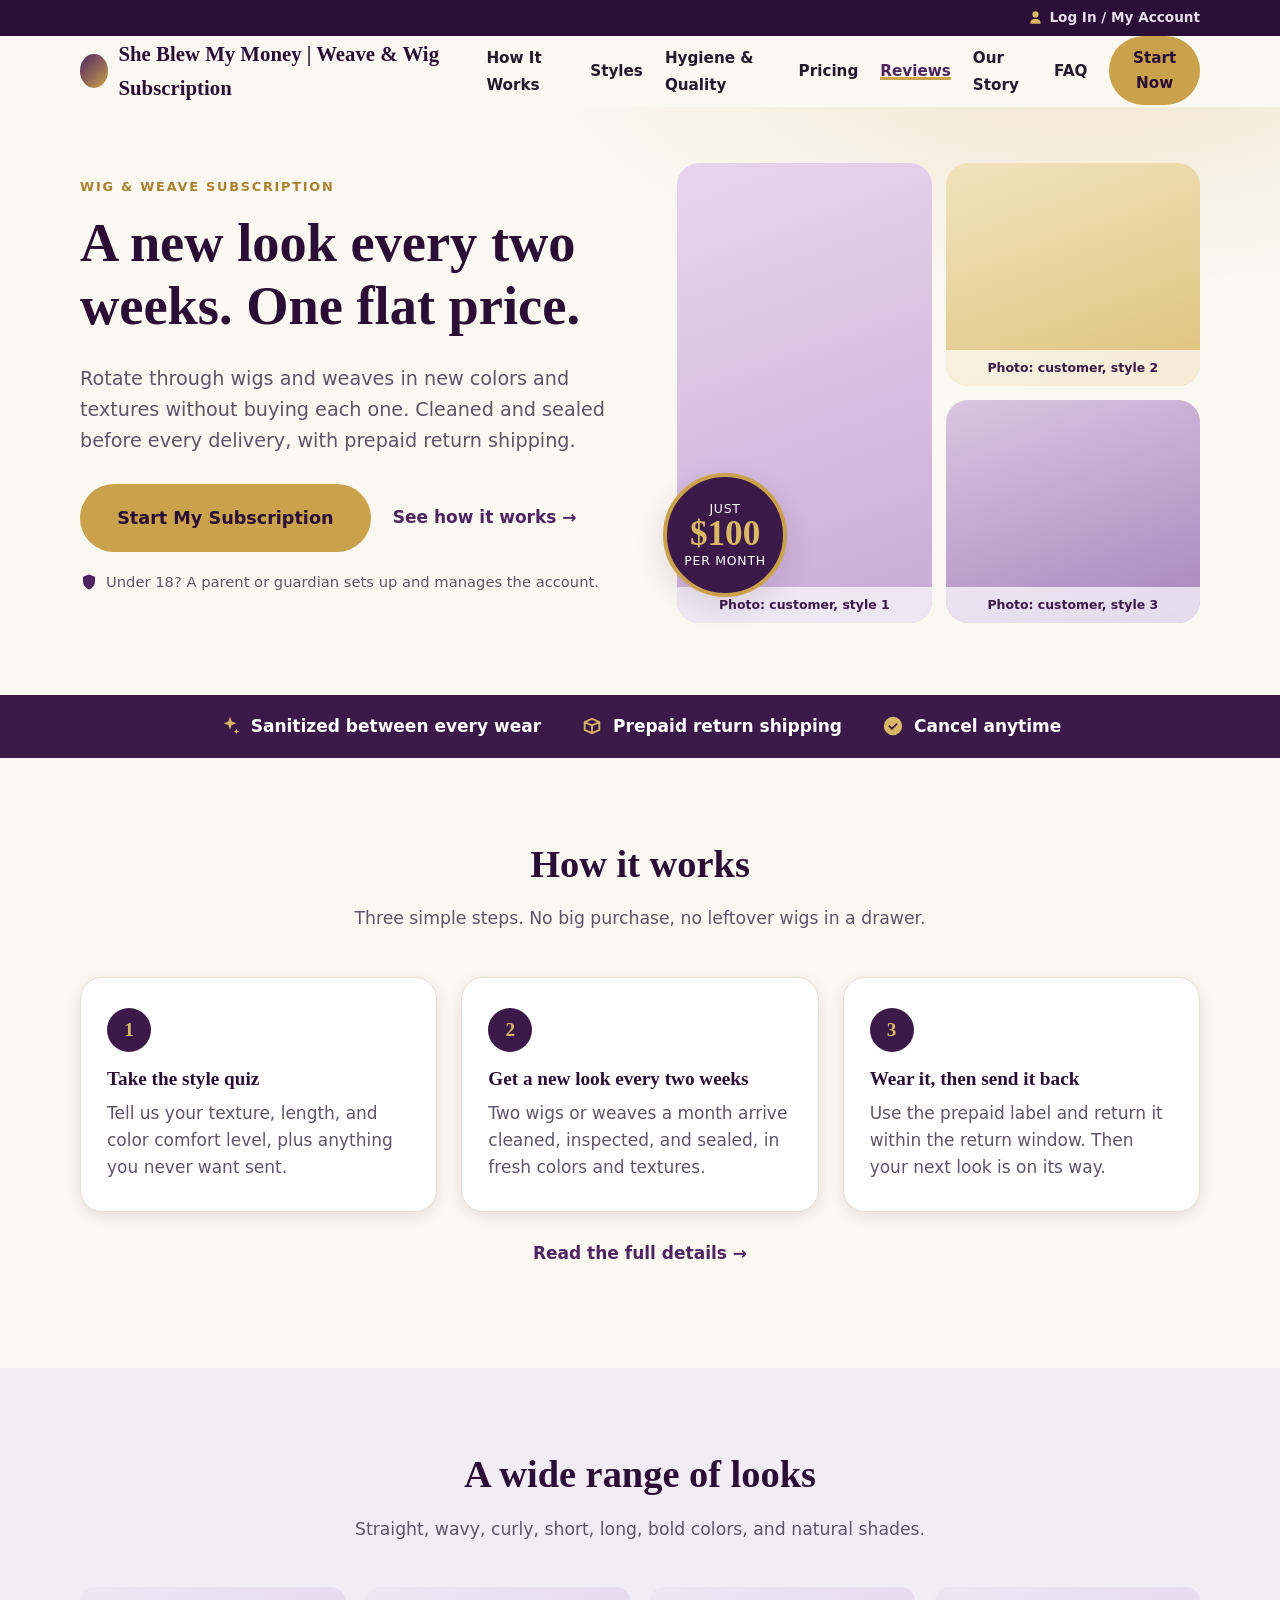
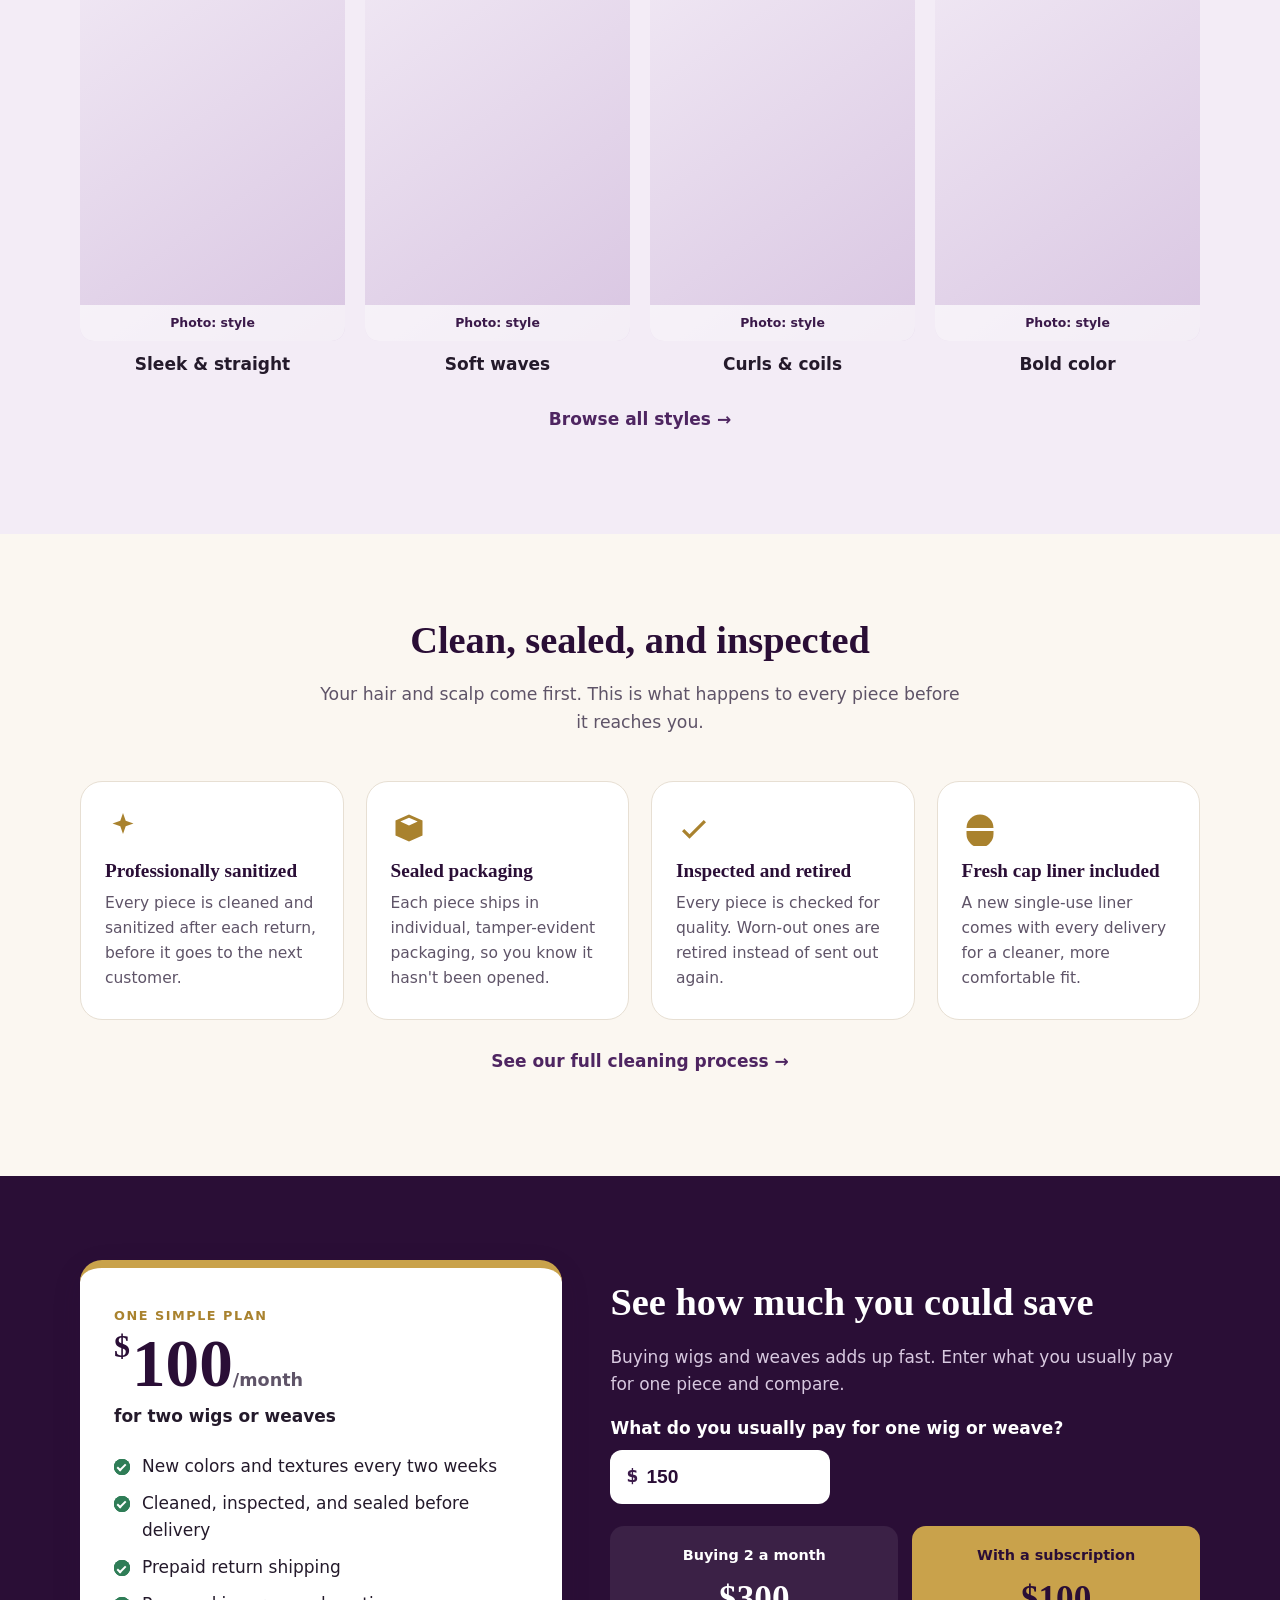
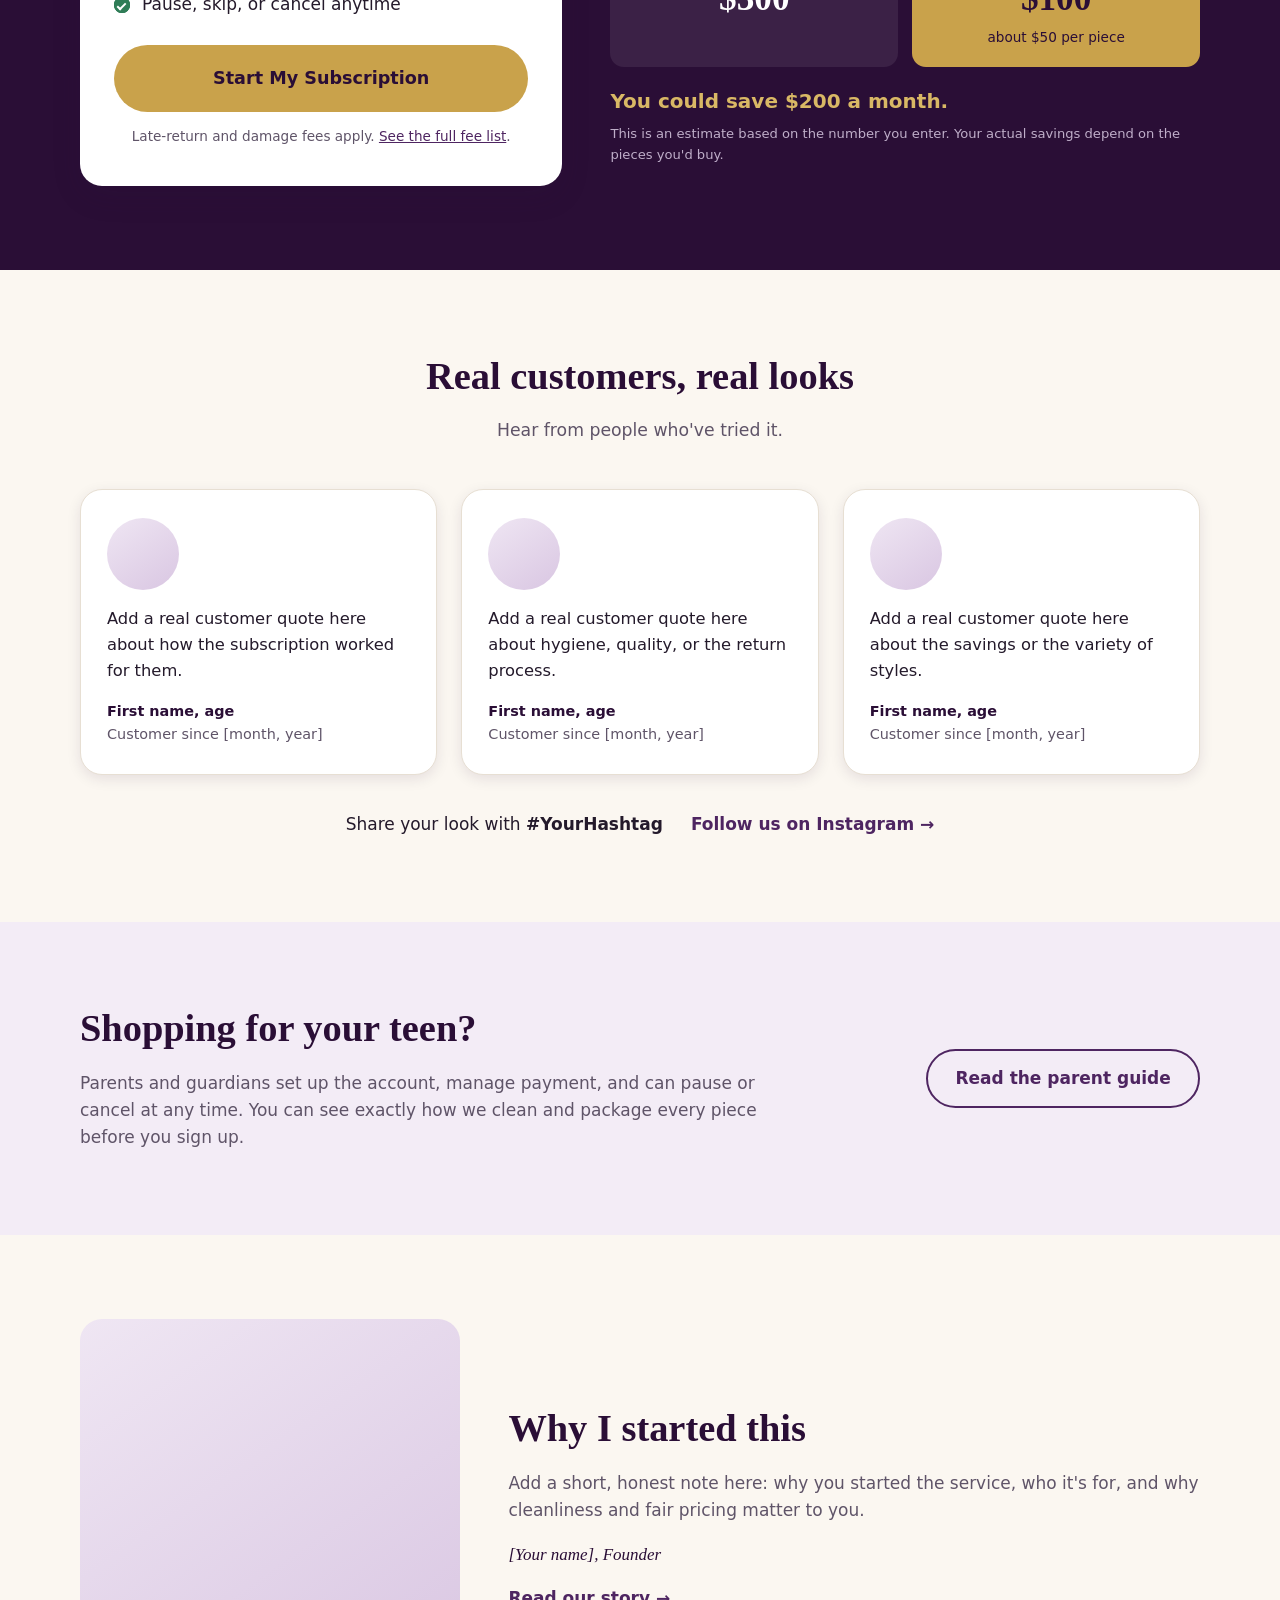
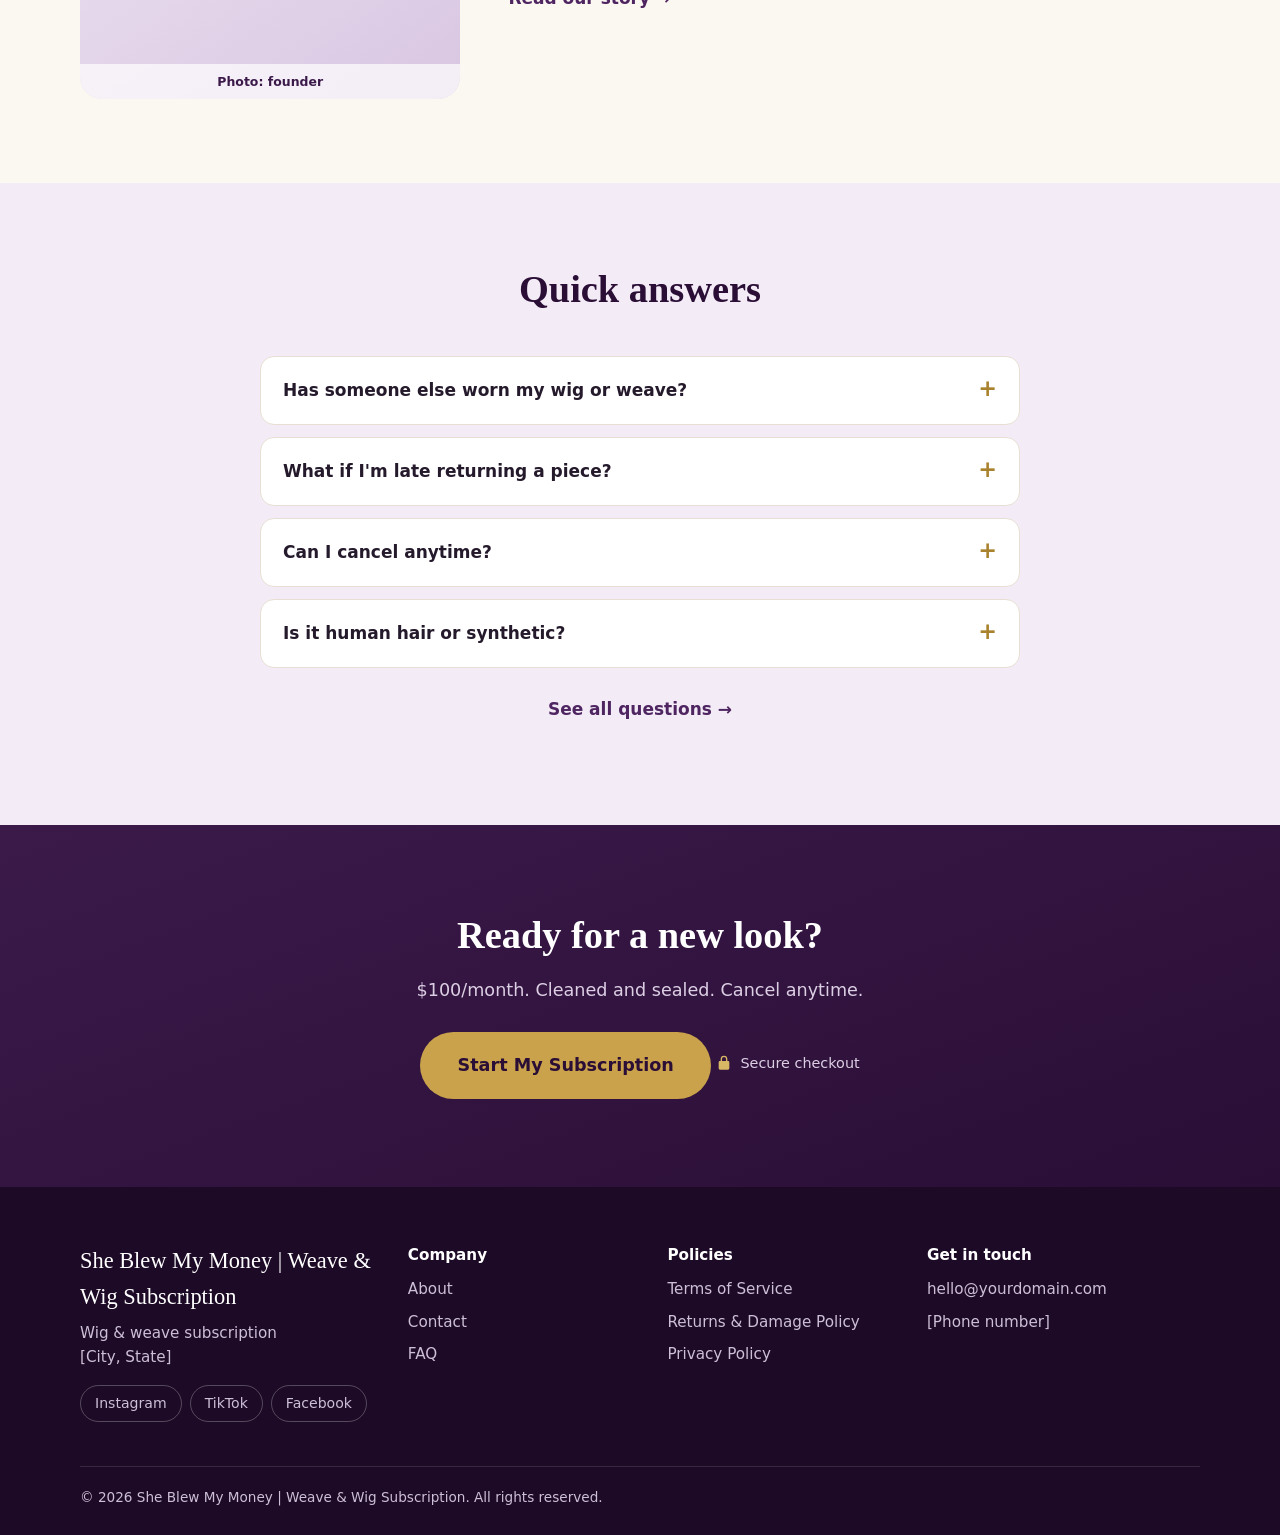
==== index.html @ 89e86524 "Update navigation links to reflect "Our Story" instead of "For Parents"" ====
<!DOCTYPE html>
<html lang="en">
<head>
  <meta charset="UTF-8">
  <meta name="viewport" content="width=device-width, initial-scale=1">
  <title>She Blew My Money | Weave & Wig Subscription | Wig &amp; Weave Subscription</title>
  <meta name="description" content="A new look every two weeks. One flat price. $100/month for two wigs or weaves, sanitized between every wear, with prepaid return shipping.">
  <link rel="stylesheet" href="style.css">
  <script src="script.js" defer></script>
</head>
<body>

  <!-- UTILITY BAR: account link, top right -->
  <div class="utility-bar">
    <div class="container utility-inner">
      <a href="/account" aria-label="Log in or go to my account">
        <svg class="icon" viewBox="0 0 24 24" aria-hidden="true"><path d="M12 12a5 5 0 100-10 5 5 0 000 10zm0 2c-4.4 0-8 2.2-8 5v3h16v-3c0-2.8-3.6-5-8-5z"/></svg>
        Log In / My Account
      </a>
    </div>
  </div>

  <!-- HEADER / NAV -->
  <header class="site-header" id="top">
    <div class="container header-inner">
      <a class="logo" href="/" aria-label="She Blew My Money | Weave & Wig Subscription home">
        <span class="logo-mark" aria-hidden="true"></span>
        <span class="logo-text">She Blew My Money | Weave & Wig Subscription</span>
      </a>

      <button class="nav-toggle" aria-expanded="false" aria-controls="main-nav" aria-label="Open menu">
        <span></span><span></span><span></span>
      </button>

      <nav id="main-nav" class="main-nav" aria-label="Main">
        <ul>
          <li><a href="#how-it-works">How It Works</a></li>
          <li><a href="#styles">Styles</a></li>
          <li><a href="#hygiene">Hygiene &amp; Quality</a></li>
          <li><a href="#pricing">Pricing</a></li>
          <li><a href="#reviews">Reviews</a></li>
          <li><a href="about.html">Our Story</a></li>
          <li><a href="#faq">FAQ</a></li>
          <li class="nav-account-item"><a href="/account">Log In / My Account</a></li>
          <li class="nav-cta-item"><a class="btn btn-gold btn-small" href="/start">Start Now</a></li>
        </ul>
      </nav>
    </div>
  </header>

  <main>

    <!-- HERO -->
    <section class="hero">
      <div class="container hero-grid">
        <div class="hero-copy">
          <p class="eyebrow">Wig &amp; weave subscription</p>
          <h1>A new look every two weeks. One flat price.</h1>
          <p class="subhead">
            Rotate through wigs and weaves in new colors and textures without buying each one.
            Cleaned and sealed before every delivery, with prepaid return shipping.
          </p>
          <div class="hero-actions">
            <a class="btn btn-gold btn-large" href="/start">Start My Subscription</a>
            <a class="link-arrow" href="#how-it-works">See how it works <span aria-hidden="true">&rarr;</span></a>
          </div>
          <p class="hero-note">
            <svg class="icon" viewBox="0 0 24 24" aria-hidden="true"><path d="M12 2l8 3v6c0 5-3.4 9.4-8 11-4.6-1.6-8-6-8-11V5l8-3z"/></svg>
            Under 18? A parent or guardian sets up and manages the account.
          </p>
        </div>

        <!-- Hero visual: replace with real customer photos or a short video -->
        <div class="hero-visual" role="img" aria-label="Placeholder for photos of customers wearing different styles">
          <div class="shape shape-tall" data-label="Photo: customer, style 1"></div>
          <div class="shape shape-wide" data-label="Photo: customer, style 2"></div>
          <div class="shape shape-round" data-label="Photo: customer, style 3"></div>
          <div class="price-badge">
            <span class="price-badge-top">Just</span>
            <span class="price-badge-main">$100</span>
            <span class="price-badge-bottom">per month</span>
          </div>
        </div>
      </div>
    </section>

    <!-- TRUST STRIP -->
    <!-- Only keep each claim once it is true in your day-to-day operations. -->
    <section class="trust-strip" aria-label="Our promises">
      <div class="container">
        <ul class="trust-list">
          <li>
            <svg class="icon" viewBox="0 0 24 24" aria-hidden="true"><path d="M12 2l1.8 5.2L19 9l-5.2 1.8L12 16l-1.8-5.2L5 9l5.2-1.8L12 2zM19 15l.9 2.1L22 18l-2.1.9L19 21l-.9-2.1L16 18l2.1-.9L19 15z"/></svg>
            <span>Sanitized between every wear</span>
          </li>
          <li>
            <svg class="icon" viewBox="0 0 24 24" aria-hidden="true"><path d="M3 7l9-4 9 4v10l-9 4-9-4V7zm9-1.8L6.2 7.7 12 10.3l5.8-2.6L12 5.2zM5 9.3v6.4l6 2.7v-6.4L5 9.3zm14 0l-6 2.7v6.4l6-2.7V9.3z"/></svg>
            <span>Prepaid return shipping</span>
          </li>
          <li>
            <svg class="icon" viewBox="0 0 24 24" aria-hidden="true"><path d="M12 2a10 10 0 100 20 10 10 0 000-20zm-1.2 14.4l-4-4 1.4-1.4 2.6 2.6 5-5 1.4 1.4-6.4 6.4z"/></svg>
            <span>Cancel anytime</span>
          </li>
        </ul>
      </div>
    </section>

    <!-- HOW IT WORKS -->
    <section class="section" id="how-it-works">
      <div class="container">
        <div class="section-head">
          <h2>How it works</h2>
          <p>Three simple steps. No big purchase, no leftover wigs in a drawer.</p>
        </div>
        <ol class="steps">
          <li class="step reveal">
            <span class="step-num" aria-hidden="true">1</span>
            <h3>Take the style quiz</h3>
            <p>Tell us your texture, length, and color comfort level, plus anything you never want sent.</p>
          </li>
          <li class="step reveal">
            <span class="step-num" aria-hidden="true">2</span>
            <h3>Get a new look every two weeks</h3>
            <p>Two wigs or weaves a month arrive cleaned, inspected, and sealed, in fresh colors and textures.</p>
          </li>
          <li class="step reveal">
            <span class="step-num" aria-hidden="true">3</span>
            <h3>Wear it, then send it back</h3>
            <p>Use the prepaid label and return it within the return window. Then your next look is on its way.</p>
          </li>
        </ol>
        <p class="section-link"><a class="link-arrow" href="/how-it-works">Read the full details <span aria-hidden="true">&rarr;</span></a></p>
      </div>
    </section>

    <!-- STYLES PREVIEW (dummy shapes) -->
    <section class="section section-tint" id="styles">
      <div class="container">
        <div class="section-head">
          <h2>A wide range of looks</h2>
          <p>Straight, wavy, curly, short, long, bold colors, and natural shades.</p>
        </div>
        <div class="style-grid">
          <figure class="style-card reveal"><div class="shape shape-card" data-label="Photo: style"></div><figcaption>Sleek &amp; straight</figcaption></figure>
          <figure class="style-card reveal"><div class="shape shape-card" data-label="Photo: style"></div><figcaption>Soft waves</figcaption></figure>
          <figure class="style-card reveal"><div class="shape shape-card" data-label="Photo: style"></div><figcaption>Curls &amp; coils</figcaption></figure>
          <figure class="style-card reveal"><div class="shape shape-card" data-label="Photo: style"></div><figcaption>Bold color</figcaption></figure>
        </div>
        <p class="section-link"><a class="link-arrow" href="/styles">Browse all styles <span aria-hidden="true">&rarr;</span></a></p>
      </div>
    </section>

    <!-- HYGIENE -->
    <section class="section" id="hygiene">
      <div class="container">
        <div class="section-head">
          <h2>Clean, sealed, and inspected</h2>
          <p>Your hair and scalp come first. This is what happens to every piece before it reaches you.</p>
        </div>
        <div class="hygiene-grid">
          <article class="hygiene-card reveal">
            <svg class="icon icon-lg" viewBox="0 0 24 24" aria-hidden="true"><path d="M12 2l1.8 5.2L19 9l-5.2 1.8L12 16l-1.8-5.2L5 9l5.2-1.8L12 2z"/></svg>
            <h3>Professionally sanitized</h3>
            <p>Every piece is cleaned and sanitized after each return, before it goes to the next customer.</p>
          </article>
          <article class="hygiene-card reveal">
            <svg class="icon icon-lg" viewBox="0 0 24 24" aria-hidden="true"><path d="M3 7l9-4 9 4v10l-9 4-9-4V7zm9-1.8L6.2 7.7 12 10.3l5.8-2.6L12 5.2z"/></svg>
            <h3>Sealed packaging</h3>
            <p>Each piece ships in individual, tamper-evident packaging, so you know it hasn't been opened.</p>
          </article>
          <article class="hygiene-card reveal">
            <svg class="icon icon-lg" viewBox="0 0 24 24" aria-hidden="true"><path d="M9 16.2l-3.5-3.5L4 14.2l5 5 11-11-1.5-1.5L9 16.2z"/></svg>
            <h3>Inspected and retired</h3>
            <p>Every piece is checked for quality. Worn-out ones are retired instead of sent out again.</p>
          </article>
          <article class="hygiene-card reveal">
            <svg class="icon icon-lg" viewBox="0 0 24 24" aria-hidden="true"><path d="M12 3a9 9 0 00-9 9h18a9 9 0 00-9-9zm-9 11v2a9 9 0 0018 0v-2H3z"/></svg>
            <h3>Fresh cap liner included</h3>
            <p>A new single-use liner comes with every delivery for a cleaner, more comfortable fit.</p>
          </article>
        </div>
        <p class="section-link"><a class="link-arrow" href="/hygiene-quality">See our full cleaning process <span aria-hidden="true">&rarr;</span></a></p>
      </div>
    </section>

    <!-- PRICING + SAVINGS -->
    <section class="section section-plum" id="pricing">
      <div class="container pricing-grid">
        <div class="price-card">
          <p class="price-label">One simple plan</p>
          <p class="price-amount"><span class="currency">$</span>100<span class="per">/month</span></p>
          <p class="price-sub">for two wigs or weaves</p>
          <ul class="price-list">
            <li>New colors and textures every two weeks</li>
            <li>Cleaned, inspected, and sealed before delivery</li>
            <li>Prepaid return shipping</li>
            <li>Pause, skip, or cancel anytime</li>
          </ul>
          <a class="btn btn-gold btn-large btn-block" href="/start">Start My Subscription</a>
          <p class="price-fineprint">
            Late-return and damage fees apply. <a href="/pricing">See the full fee list</a>.
          </p>
        </div>

        <div class="savings">
          <h2>See how much you could save</h2>
          <p class="savings-intro">
            Buying wigs and weaves adds up fast. Enter what you usually pay for one piece
            and compare.
          </p>

          <label class="field-label" for="retail-price">What do you usually pay for one wig or weave?</label>
          <div class="input-wrap">
            <span class="input-prefix" aria-hidden="true">$</span>
            <input id="retail-price" type="number" inputmode="numeric" min="1" max="2000" step="5" value="150" aria-describedby="savings-result">
          </div>

          <div class="compare" aria-live="polite">
            <div class="compare-col">
              <p class="compare-title">Buying 2 a month</p>
              <p class="compare-value" id="buy-total">$300</p>
            </div>
            <div class="compare-col compare-col-highlight">
              <p class="compare-title">With a subscription</p>
              <p class="compare-value">$100</p>
              <p class="compare-small">about $50 per piece</p>
            </div>
          </div>
          <p class="savings-result" id="savings-result">You could save $200 a month.</p>
          <p class="savings-note">
            This is an estimate based on the number you enter. Your actual savings depend on the pieces you'd buy.
          </p>
        </div>
      </div>
    </section>

    <!-- REVIEWS -->
    <section class="section" id="reviews">
      <div class="container">
        <div class="section-head">
          <h2>Real customers, real looks</h2>
          <p>Hear from people who've tried it.</p>
        </div>

        <!-- Replace each placeholder with a REAL customer quote, first name, and photo (with permission). -->
        <div class="review-grid">
          <figure class="review-card reveal">
            <div class="shape shape-avatar" data-label="Photo"></div>
            <blockquote>Add a real customer quote here about how the subscription worked for them.</blockquote>
            <figcaption><strong>First name, age</strong><span>Customer since [month, year]</span></figcaption>
          </figure>
          <figure class="review-card reveal">
            <div class="shape shape-avatar" data-label="Photo"></div>
            <blockquote>Add a real customer quote here about hygiene, quality, or the return process.</blockquote>
            <figcaption><strong>First name, age</strong><span>Customer since [month, year]</span></figcaption>
          </figure>
          <figure class="review-card reveal">
            <div class="shape shape-avatar" data-label="Photo"></div>
            <blockquote>Add a real customer quote here about the savings or the variety of styles.</blockquote>
            <figcaption><strong>First name, age</strong><span>Customer since [month, year]</span></figcaption>
          </figure>
        </div>

        <div class="social-row">
          <p>Share your look with <strong>#YourHashtag</strong></p>
          <a class="link-arrow" href="https://www.instagram.com/" rel="noopener">Follow us on Instagram <span aria-hidden="true">&rarr;</span></a>
        </div>
      </div>
    </section>

    <!-- FOR PARENTS -->
    <section class="section section-tint" id="parents">
      <div class="container parents-inner">
        <div>
          <h2>Shopping for your teen?</h2>
          <p>
            Parents and guardians set up the account, manage payment, and can pause or cancel at any time.
            You can see exactly how we clean and package every piece before you sign up.
          </p>
        </div>
        <a class="btn btn-outline" href="/for-parents">Read the parent guide</a>
      </div>
    </section>

    <!-- FOUNDER -->
    <section class="section" id="about">
      <div class="container founder">
        <!-- Replace with a real photo of you -->
        <div class="shape shape-founder" role="img" aria-label="Placeholder for founder photo" data-label="Photo: founder"></div>
        <div>
          <h2>Why I started this</h2>
          <p>
            Add a short, honest note here: why you started the service, who it's for, and why
            cleanliness and fair pricing matter to you.
          </p>
          <p class="signature">[Your name], Founder</p>
          <a class="link-arrow" href="/about">Read our story <span aria-hidden="true">&rarr;</span></a>
        </div>
      </div>
    </section>

    <!-- FAQ (quick answers to the biggest doubts) -->
    <section class="section section-tint" id="faq">
      <div class="container narrow">
        <div class="section-head">
          <h2>Quick answers</h2>
        </div>
        <details class="faq-item">
          <summary>Has someone else worn my wig or weave?</summary>
          <p>Pieces are rotated between customers. Each one is cleaned, sanitized, inspected, and sealed before it ships to you.</p>
        </details>
        <details class="faq-item">
          <summary>What if I'm late returning a piece?</summary>
          <p>Add your return window and late-fee policy here so customers know what to expect.</p>
        </details>
        <details class="faq-item">
          <summary>Can I cancel anytime?</summary>
          <p>Yes. You can pause, skip, or cancel from your account. Add any notice period here if one applies.</p>
        </details>
        <details class="faq-item">
          <summary>Is it human hair or synthetic?</summary>
          <p>Add your hair types here. Each style in the catalog lists its hair type.</p>
        </details>
        <p class="section-link"><a class="link-arrow" href="/faq">See all questions <span aria-hidden="true">&rarr;</span></a></p>
      </div>
    </section>

    <!-- FINAL CTA -->
    <section class="final-cta" id="start">
      <div class="container">
        <h2>Ready for a new look?</h2>
        <p>$100/month. Cleaned and sealed. Cancel anytime.</p>
        <a class="btn btn-gold btn-large" href="/start">Start My Subscription</a>
        <p class="final-note">
          <svg class="icon" viewBox="0 0 24 24" aria-hidden="true"><path d="M12 1a5 5 0 00-5 5v3H6a2 2 0 00-2 2v9a2 2 0 002 2h12a2 2 0 002-2v-9a2 2 0 00-2-2h-1V6a5 5 0 00-5-5zm-3 8V6a3 3 0 116 0v3H9z"/></svg>
          Secure checkout
        </p>
      </div>
    </section>

  </main>

  <!-- FOOTER -->
  <footer class="site-footer">
    <div class="container footer-grid">
      <div>
        <p class="footer-brand">She Blew My Money | Weave & Wig Subscription</p>
        <p class="footer-small">Wig &amp; weave subscription<br>[City, State]</p>
        <ul class="social-links" aria-label="Social media">
          <li><a href="https://www.instagram.com/" rel="noopener">Instagram</a></li>
          <li><a href="https://www.tiktok.com/" rel="noopener">TikTok</a></li>
          <li><a href="https://www.facebook.com/" rel="noopener">Facebook</a></li>
        </ul>
      </div>
      <div>
        <p class="footer-title">Company</p>
        <ul>
          <li><a href="/about">About</a></li>
          <li><a href="/contact">Contact</a></li>
          <li><a href="/faq">FAQ</a></li>
        </ul>
      </div>
      <div>
        <p class="footer-title">Policies</p>
        <ul>
          <li><a href="/terms">Terms of Service</a></li>
          <li><a href="/returns">Returns &amp; Damage Policy</a></li>
          <li><a href="/privacy">Privacy Policy</a></li>
        </ul>
      </div>
      <div>
        <p class="footer-title">Get in touch</p>
        <ul>
          <li><a href="mailto:hello@yourdomain.com">hello@yourdomain.com</a></li>
          <li>[Phone number]</li>
        </ul>
      </div>
    </div>
    <div class="container footer-bottom">
      <p>&copy; <span id="year">2026</span> She Blew My Money | Weave & Wig Subscription. All rights reserved.</p>
    </div>
  </footer>

  <!-- Mobile sticky CTA -->
  <a class="mobile-cta" href="/start">Start My Subscription</a>

</body>
</html>
---- style.css ----
/* ==========================================================
   Brand tokens: plum and gold
   ========================================================== */
:root {
  --plum-900: #2a0e36;
  --plum-800: #3b1a4a;
  --plum-700: #4e2561;
  --plum-100: #efe6f3;
  --gold-500: #c9a24b;
  --gold-400: #d9b865;
  --gold-600: #a9822e;
  --cream: #fbf7f1;
  --white: #ffffff;
  --ink: #241a2b;
  --muted: #5f5468;
  --line: #e7dfd3;
  --success: #2f7d57;

  --radius: 14px;
  --radius-lg: 22px;
  --shadow: 0 10px 30px rgba(42, 14, 54, 0.12);
  --shadow-sm: 0 4px 14px rgba(42, 14, 54, 0.1);
  --font-body: "Segoe UI", system-ui, -apple-system, "Helvetica Neue", Arial, sans-serif;
  --font-head: Georgia, "Times New Roman", serif;
}

/* ==========================================================
   Base
   ========================================================== */
*, *::before, *::after { box-sizing: border-box; }
html { scroll-behavior: smooth; scroll-padding-top: 80px; }
body {
  margin: 0;
  font-family: var(--font-body);
  color: var(--ink);
  background: var(--cream);
  line-height: 1.6;
  font-size: 17px;
  -webkit-font-smoothing: antialiased;
}
img, svg { max-width: 100%; display: block; }
a { color: var(--plum-700); }
h1, h2, h3 { font-family: var(--font-head); line-height: 1.15; margin: 0 0 0.5em; color: var(--plum-900); }
h1 { font-size: clamp(2.1rem, 5vw, 3.4rem); }
h2 { font-size: clamp(1.7rem, 3.4vw, 2.4rem); }
h3 { font-size: 1.2rem; }
p { margin: 0 0 1em; }
ul, ol { margin: 0; padding: 0; list-style: none; }

.container { width: min(1120px, 100% - 40px); margin-inline: auto; }
.narrow { width: min(760px, 100% - 40px); }

:focus-visible { outline: 3px solid var(--gold-500); outline-offset: 3px; }

.icon { width: 22px; height: 22px; fill: currentColor; flex: none; }
.icon-lg { width: 36px; height: 36px; fill: var(--gold-600); margin-bottom: 14px; }

/* ==========================================================
   Buttons and links
   ========================================================== */
.btn {
  display: inline-block;
  text-align: center;
  text-decoration: none;
  font-weight: 700;
  border-radius: 999px;
  padding: 0.8em 1.6em;
  border: 2px solid transparent;
  cursor: pointer;
  transition: transform 0.15s ease, box-shadow 0.15s ease, background 0.15s ease;
}
.btn:hover { transform: translateY(-2px); box-shadow: var(--shadow-sm); }
.btn-gold { background: var(--gold-500); color: var(--plum-900); }
.btn-gold:hover { background: var(--gold-400); }
.btn-outline { border-color: var(--plum-700); color: var(--plum-700); background: transparent; }
.btn-outline:hover { background: var(--plum-700); color: var(--white); }
.btn-small { padding: 0.55em 1.2em; font-size: 0.95rem; }
.btn-large { padding: 1em 2em; font-size: 1.1rem; }
.btn-block { display: block; width: 100%; }

.link-arrow { font-weight: 700; text-decoration: none; color: var(--plum-700); }
.link-arrow:hover { text-decoration: underline; }
.section-link { margin-top: 28px; text-align: center; }

/* ==========================================================
   Utility bar (Log In / My Account)
   ========================================================== */
.utility-bar { background: var(--plum-900); color: #e8dcef; font-size: 0.85rem; }
.utility-inner { display: flex; justify-content: flex-end; }
.utility-bar a {
  display: inline-flex; align-items: center; gap: 6px;
  padding: 7px 0;
  color: inherit; font-weight: 600; text-decoration: none;
}
.utility-bar a:hover { color: var(--gold-400); text-decoration: underline; }
.utility-bar .icon { width: 15px; height: 15px; fill: var(--gold-400); }

/* ==========================================================
   Header
   ========================================================== */
.site-header {
  position: sticky;
  top: 0;
  z-index: 50;
  background: rgba(251, 247, 241, 0.96);
  backdrop-filter: blur(8px);
  border-bottom: 1px solid transparent;
  transition: border-color 0.2s, box-shadow 0.2s;
}
.site-header.scrolled { border-color: var(--line); box-shadow: var(--shadow-sm); }
.header-inner { display: flex; align-items: center; justify-content: space-between; min-height: 70px; }

.logo { display: flex; align-items: center; gap: 10px; text-decoration: none; }
.logo-mark {
  width: 34px; height: 34px; border-radius: 50%;
  background: linear-gradient(135deg, var(--plum-700), var(--gold-500));
}
.logo-text { font-family: var(--font-head); font-size: 1.3rem; font-weight: 700; color: var(--plum-900); }

.main-nav ul { display: flex; align-items: center; gap: 22px; }
.main-nav a { text-decoration: none; color: var(--ink); font-weight: 600; font-size: 0.95rem; }
.main-nav a:hover { color: var(--plum-700); }
.main-nav a.btn { color: var(--plum-900); }
.main-nav a[aria-current="true"]:not(.btn) { color: var(--plum-700); box-shadow: inset 0 -3px 0 var(--gold-500); }
.nav-account-item { display: none; }

.nav-toggle { display: none; background: none; border: 0; padding: 10px; cursor: pointer; }
.nav-toggle span { display: block; width: 24px; height: 2px; background: var(--plum-900); margin: 5px 0; transition: transform 0.2s, opacity 0.2s; }
.nav-toggle[aria-expanded="true"] span:nth-child(1) { transform: translateY(7px) rotate(45deg); }
.nav-toggle[aria-expanded="true"] span:nth-child(2) { opacity: 0; }
.nav-toggle[aria-expanded="true"] span:nth-child(3) { transform: translateY(-7px) rotate(-45deg); }

/* ==========================================================
   Dummy image shapes (replace with real photos)
   ========================================================== */
.shape {
  position: relative;
  background: linear-gradient(145deg, var(--plum-100), #d9c6e2);
  border-radius: var(--radius);
  overflow: hidden;
}
.shape::after {
  content: attr(data-label);
  position: absolute;
  inset: auto 0 0 0;
  padding: 8px 10px;
  font-size: 0.78rem;
  font-weight: 600;
  color: var(--plum-800);
  background: rgba(255, 255, 255, 0.7);
  text-align: center;
}
.shape-card { aspect-ratio: 3 / 4; }
.shape-avatar { width: 72px; height: 72px; border-radius: 50%; flex: none; }
.shape-avatar::after { display: none; }
.shape-founder { aspect-ratio: 1 / 1; border-radius: var(--radius-lg); }

/* ==========================================================
   Hero
   ========================================================== */
.hero {
  padding: 56px 0 72px;
  background:
    radial-gradient(900px 400px at 85% -10%, rgba(201, 162, 75, 0.2), transparent 60%),
    var(--cream);
}
.hero-grid { display: grid; grid-template-columns: 1.05fr 1fr; gap: 48px; align-items: center; }
.eyebrow { text-transform: uppercase; letter-spacing: 0.14em; font-weight: 700; font-size: 0.8rem; color: var(--gold-600); margin-bottom: 14px; }
.subhead { font-size: 1.2rem; color: var(--muted); max-width: 34em; }
.hero-actions { display: flex; flex-wrap: wrap; align-items: center; gap: 22px; margin: 28px 0 18px; }
.hero-note { display: flex; align-items: center; gap: 8px; font-size: 0.92rem; color: var(--muted); }
.hero-note .icon { width: 18px; height: 18px; fill: var(--plum-700); }

.hero-visual {
  position: relative;
  display: grid;
  grid-template-columns: 1fr 1fr;
  grid-template-rows: 1fr 1fr;
  gap: 14px;
  min-height: 460px;
}
.shape-tall { grid-row: 1 / span 2; background: linear-gradient(160deg, #e7d6ee, #c9aad7); border-radius: var(--radius-lg); }
.shape-wide { background: linear-gradient(160deg, #f1e3bd, #dfc27a); border-radius: var(--radius-lg); }
.shape-round { background: linear-gradient(160deg, #d9c6e2, #a984bd); border-radius: var(--radius-lg); }
.price-badge {
  position: absolute;
  left: -14px; bottom: 26px;
  width: 124px; height: 124px;
  border-radius: 50%;
  background: var(--plum-800);
  color: var(--white);
  display: grid;
  place-content: center;
  text-align: center;
  box-shadow: var(--shadow);
  border: 4px solid var(--gold-500);
  line-height: 1.1;
}
.price-badge-top, .price-badge-bottom { font-size: 0.78rem; letter-spacing: 0.06em; text-transform: uppercase; }
.price-badge-main { font-family: var(--font-head); font-size: 2.2rem; font-weight: 700; color: var(--gold-400); }

/* ==========================================================
   Trust strip
   ========================================================== */
.trust-strip { background: var(--plum-800); color: var(--white); padding: 18px 0; }
.trust-list { display: flex; flex-wrap: wrap; justify-content: center; gap: 14px 40px; }
.trust-list li { display: flex; align-items: center; gap: 10px; font-weight: 600; }
.trust-list .icon { fill: var(--gold-400); }

/* ==========================================================
   Sections
   ========================================================== */
.section { padding: 84px 0; }
.section-tint { background: #f3ecf6; }
.section-head { text-align: center; max-width: 640px; margin: 0 auto 44px; }
.section-head p { color: var(--muted); font-size: 1.08rem; }

/* How it works */
.steps { display: grid; grid-template-columns: repeat(3, 1fr); gap: 24px; }
.step {
  background: var(--white);
  border: 1px solid var(--line);
  border-radius: var(--radius-lg);
  padding: 30px 26px;
  box-shadow: var(--shadow-sm);
}
.step-num {
  display: grid; place-content: center;
  width: 44px; height: 44px; border-radius: 50%;
  background: var(--plum-800); color: var(--gold-400);
  font-family: var(--font-head); font-weight: 700; font-size: 1.2rem;
  margin-bottom: 16px;
}
.step p { color: var(--muted); margin: 0; }

/* Styles */
.style-grid { display: grid; grid-template-columns: repeat(4, 1fr); gap: 20px; }
.style-card { margin: 0; }
.style-card figcaption { margin-top: 10px; text-align: center; font-weight: 600; }

/* Hygiene */
.hygiene-grid { display: grid; grid-template-columns: repeat(4, 1fr); gap: 22px; }
.hygiene-card {
  background: var(--white);
  border: 1px solid var(--line);
  border-radius: var(--radius-lg);
  padding: 28px 24px;
}
.hygiene-card p { color: var(--muted); margin: 0; font-size: 0.97rem; }

/* Pricing */
.section-plum { background: var(--plum-900); color: var(--white); }
.section-plum h2 { color: var(--white); }
.pricing-grid { display: grid; grid-template-columns: 0.9fr 1.1fr; gap: 48px; align-items: center; }
.price-card {
  background: var(--white);
  color: var(--ink);
  border-radius: var(--radius-lg);
  padding: 38px 34px;
  box-shadow: var(--shadow);
  border-top: 8px solid var(--gold-500);
}
.price-label { text-transform: uppercase; letter-spacing: 0.12em; font-size: 0.8rem; font-weight: 700; color: var(--gold-600); margin-bottom: 4px; }
.price-amount { font-family: var(--font-head); font-size: 4.2rem; font-weight: 700; color: var(--plum-900); line-height: 1; margin: 0; }
.price-amount .currency { font-size: 2rem; vertical-align: top; margin-right: 2px; }
.price-amount .per { font-size: 1.1rem; color: var(--muted); font-family: var(--font-body); font-weight: 600; }
.price-sub { font-weight: 600; margin: 6px 0 22px; }
.price-list { margin-bottom: 26px; }
.price-list li { position: relative; padding-left: 28px; margin-bottom: 10px; }
.price-list li::before {
  content: "";
  position: absolute; left: 0; top: 0.35em;
  width: 16px; height: 16px; border-radius: 50%;
  background: var(--success);
  box-shadow: inset 0 0 0 4px var(--success), inset 0 0 0 16px var(--success);
}
.price-list li::after {
  content: "";
  position: absolute; left: 5px; top: 0.55em;
  width: 5px; height: 9px;
  border: solid var(--white); border-width: 0 2px 2px 0;
  transform: rotate(45deg);
}
.price-fineprint { margin: 14px 0 0; font-size: 0.85rem; color: var(--muted); text-align: center; }

.savings-intro { color: #d8c9e0; }
.field-label { display: block; font-weight: 600; margin-bottom: 8px; }
.input-wrap { position: relative; max-width: 220px; margin-bottom: 22px; }
.input-prefix { position: absolute; left: 16px; top: 50%; transform: translateY(-50%); font-weight: 700; color: var(--plum-800); }
#retail-price {
  width: 100%;
  padding: 14px 16px 14px 34px;
  font-size: 1.2rem; font-weight: 700;
  border-radius: 12px; border: 2px solid transparent;
  background: var(--white); color: var(--plum-900);
}
#retail-price:focus { border-color: var(--gold-500); outline: none; }

.compare { display: grid; grid-template-columns: 1fr 1fr; gap: 14px; margin-bottom: 18px; }
.compare-col { background: rgba(255, 255, 255, 0.08); border-radius: var(--radius); padding: 18px; text-align: center; }
.compare-col-highlight { background: var(--gold-500); color: var(--plum-900); }
.compare-title { margin: 0 0 4px; font-size: 0.9rem; font-weight: 600; }
.compare-value { margin: 0; font-family: var(--font-head); font-size: 2.2rem; font-weight: 700; }
.compare-small { margin: 0; font-size: 0.85rem; }
.savings-result { font-size: 1.25rem; font-weight: 700; color: var(--gold-400); margin-bottom: 6px; }
.savings-note { font-size: 0.82rem; color: #bfaec9; margin: 0; }

/* Reviews */
.review-grid { display: grid; grid-template-columns: repeat(3, 1fr); gap: 24px; }
.review-card {
  margin: 0;
  background: var(--white);
  border: 1px solid var(--line);
  border-radius: var(--radius-lg);
  padding: 28px 26px;
  box-shadow: var(--shadow-sm);
  display: flex; flex-direction: column; gap: 16px;
}
.review-card blockquote { margin: 0; font-size: 1.02rem; color: var(--ink); }
.review-card figcaption { margin-top: auto; display: flex; flex-direction: column; font-size: 0.9rem; color: var(--muted); }
.review-card figcaption strong { color: var(--plum-900); }
.social-row { display: flex; flex-wrap: wrap; justify-content: center; align-items: center; gap: 12px 28px; margin-top: 36px; }
.social-row p { margin: 0; }

/* Parents */
.parents-inner { display: flex; align-items: center; justify-content: space-between; gap: 32px; }
.parents-inner p { color: var(--muted); max-width: 40em; margin: 0; }

/* Founder */
.founder { display: grid; grid-template-columns: 0.55fr 1fr; gap: 48px; align-items: center; }
.founder p { color: var(--muted); }
.signature { font-family: var(--font-head); font-style: italic; color: var(--plum-900) !important; }

/* FAQ */
.faq-item {
  background: var(--white);
  border: 1px solid var(--line);
  border-radius: var(--radius);
  padding: 4px 22px;
  margin-bottom: 12px;
}
.faq-item summary {
  cursor: pointer;
  font-weight: 700;
  padding: 16px 0;
  list-style: none;
  display: flex; justify-content: space-between; gap: 12px;
}
.faq-item summary::-webkit-details-marker { display: none; }
.faq-item summary::after { content: "+"; font-size: 1.4rem; color: var(--gold-600); line-height: 1; }
.faq-item[open] summary::after { content: "\2212"; }
.faq-item p { color: var(--muted); padding-bottom: 14px; margin: 0; }

/* Final CTA */
.final-cta {
  background: linear-gradient(160deg, var(--plum-800), var(--plum-900));
  color: var(--white);
  text-align: center;
  padding: 88px 0;
}
.final-cta h2 { color: var(--white); }
.final-cta p { color: #dccfe4; font-size: 1.1rem; }
.final-cta .btn { margin-top: 10px; }
.final-note { display: inline-flex; align-items: center; gap: 8px; margin-top: 18px; font-size: 0.9rem !important; }
.final-note .icon { width: 16px; height: 16px; fill: var(--gold-400); }

/* Footer */
.site-footer { background: #1d0a26; color: #cdbfd6; padding: 56px 0 0; font-size: 0.95rem; }
.footer-grid { display: grid; grid-template-columns: 1.3fr 1fr 1fr 1.2fr; gap: 32px; padding-bottom: 36px; }
.footer-brand { font-family: var(--font-head); font-size: 1.4rem; color: var(--white); margin-bottom: 6px; }
.footer-small { margin: 0; }
.social-links { display: flex; flex-wrap: wrap; gap: 8px; margin-top: 16px; }
.social-links li { margin: 0; }
.site-footer .social-links a {
  display: inline-block;
  padding: 6px 14px;
  border: 1px solid rgba(255, 255, 255, 0.25);
  border-radius: 999px;
  font-size: 0.88rem;
}
.site-footer .social-links a:hover { border-color: var(--gold-400); text-decoration: none; }
.footer-title { color: var(--white); font-weight: 700; margin-bottom: 10px; }
.site-footer li { margin-bottom: 8px; }
.site-footer a { color: #cdbfd6; text-decoration: none; }
.site-footer a:hover { color: var(--gold-400); text-decoration: underline; }
.footer-bottom { border-top: 1px solid rgba(255, 255, 255, 0.12); padding: 20px 0 26px; font-size: 0.85rem; }
.footer-bottom p { margin: 0; }

/* Mobile sticky CTA */
.mobile-cta {
  display: none;
  position: fixed;
  left: 14px; right: 14px; bottom: 14px;
  z-index: 60;
  background: var(--gold-500);
  color: var(--plum-900);
  text-align: center;
  font-weight: 800;
  text-decoration: none;
  padding: 15px;
  border-radius: 999px;
  box-shadow: var(--shadow);
}

/* Scroll reveal */
.reveal { opacity: 0; transform: translateY(18px); transition: opacity 0.6s ease, transform 0.6s ease; }
.reveal.visible { opacity: 1; transform: none; }
.no-js .reveal { opacity: 1; transform: none; }

/* ==========================================================
   Responsive
   ========================================================== */
@media (max-width: 1000px) {
  .hygiene-grid { grid-template-columns: repeat(2, 1fr); }
  .style-grid { grid-template-columns: repeat(2, 1fr); }
  .footer-grid { grid-template-columns: 1fr 1fr; }
}

@media (max-width: 880px) {
  .nav-toggle { display: block; }
  .main-nav {
    position: absolute;
    top: 100%; left: 0; right: 0;
    background: var(--cream);
    border-bottom: 1px solid var(--line);
    box-shadow: var(--shadow-sm);
    display: none;
    padding: 12px 20px 22px;
  }
  .main-nav.open { display: block; }
  .main-nav ul { flex-direction: column; align-items: stretch; gap: 0; }
  .main-nav li a { display: block; padding: 14px 4px; border-bottom: 1px solid var(--line); }
  .utility-bar { display: none; }
  .nav-account-item { display: block; }
  .main-nav .nav-cta-item { margin-top: 14px; }
  .main-nav .nav-cta-item a { border: 0; }

  .hero-grid, .pricing-grid, .founder { grid-template-columns: 1fr; }
  .hero-visual { min-height: 360px; }
  .steps, .review-grid { grid-template-columns: 1fr; }
  .parents-inner { flex-direction: column; align-items: flex-start; }
  .founder .shape-founder { max-width: 280px; }
}

@media (max-width: 640px) {
  body { font-size: 16px; padding-bottom: 76px; }
  .section { padding: 60px 0; }
  .hero { padding: 36px 0 52px; }
  .mobile-cta { display: block; }
  .hygiene-grid { grid-template-columns: 1fr; }
  .compare { grid-template-columns: 1fr; }
  .price-badge { left: 8px; width: 104px; height: 104px; }
  .price-badge-main { font-size: 1.8rem; }
  .footer-grid { grid-template-columns: 1fr; }
}

@media (prefers-reduced-motion: reduce) {
  html { scroll-behavior: auto; }
  .reveal { opacity: 1; transform: none; transition: none; }
  .btn { transition: none; }
}
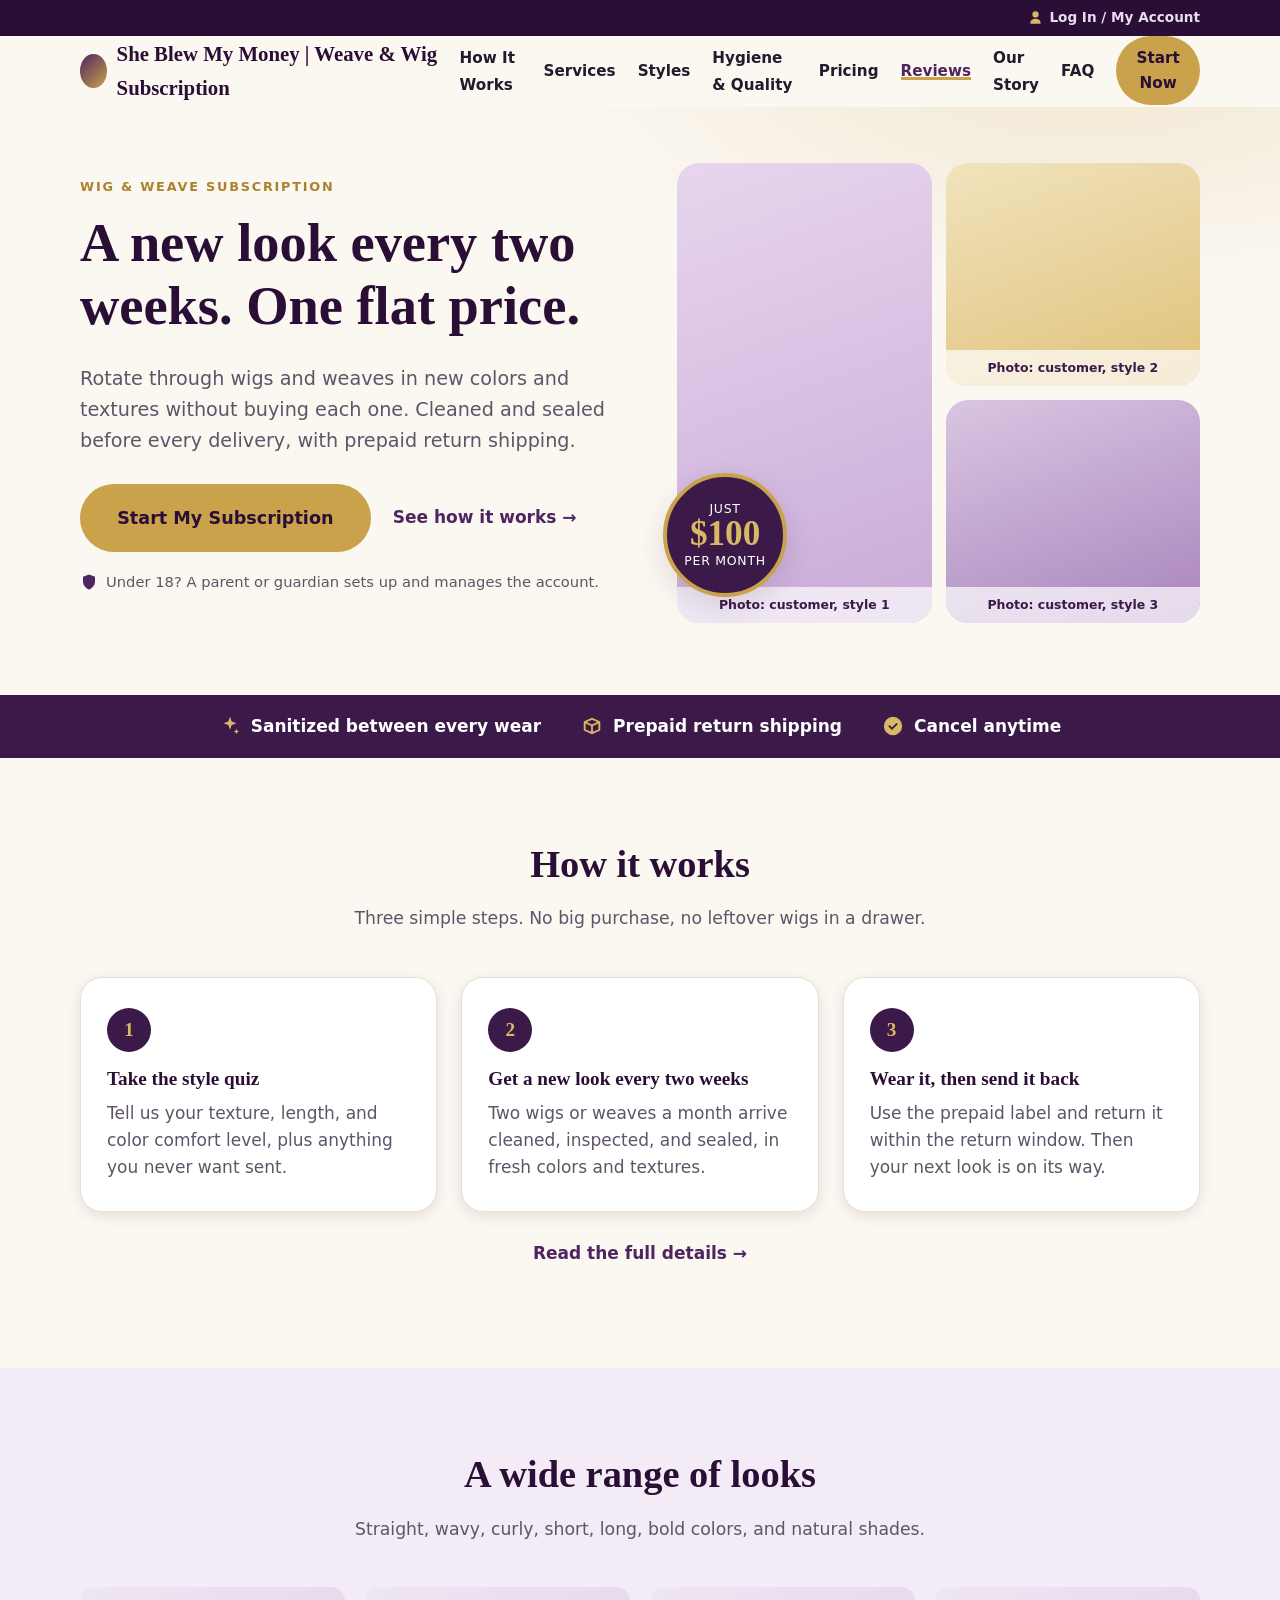
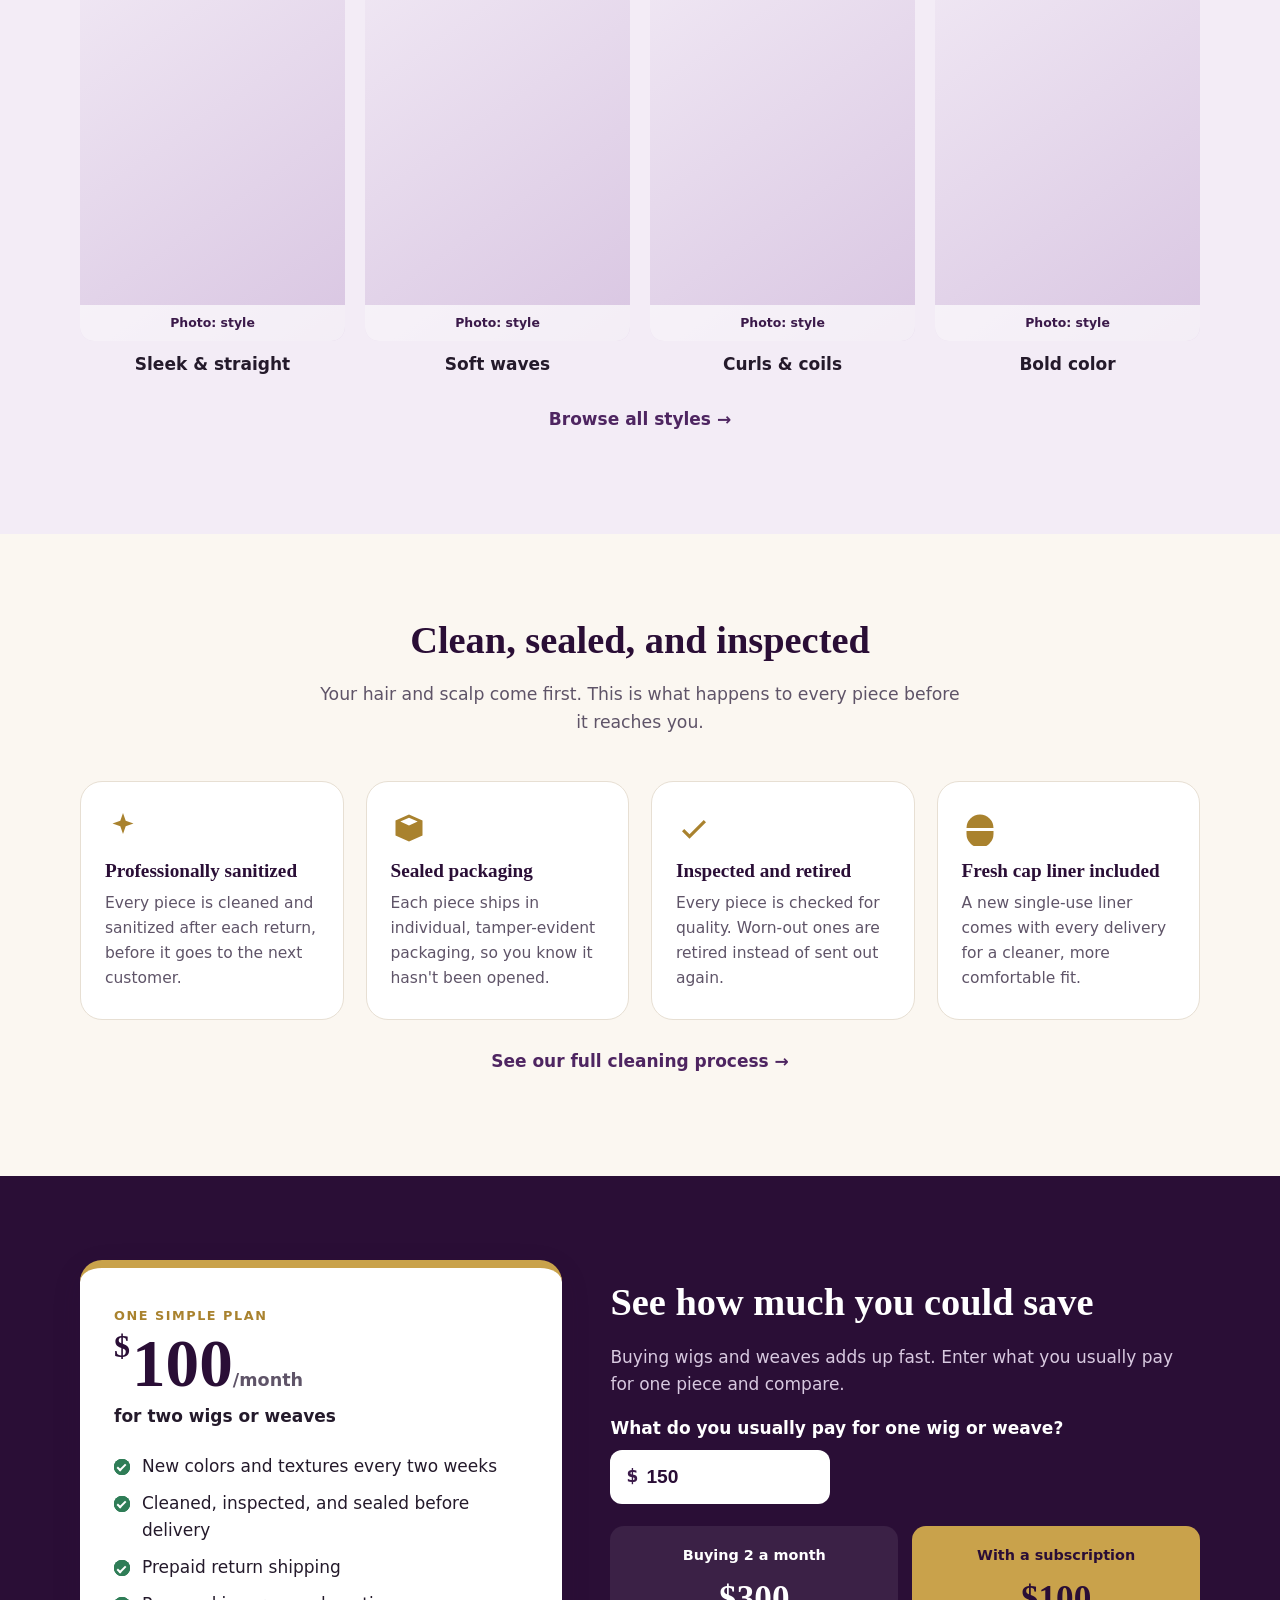
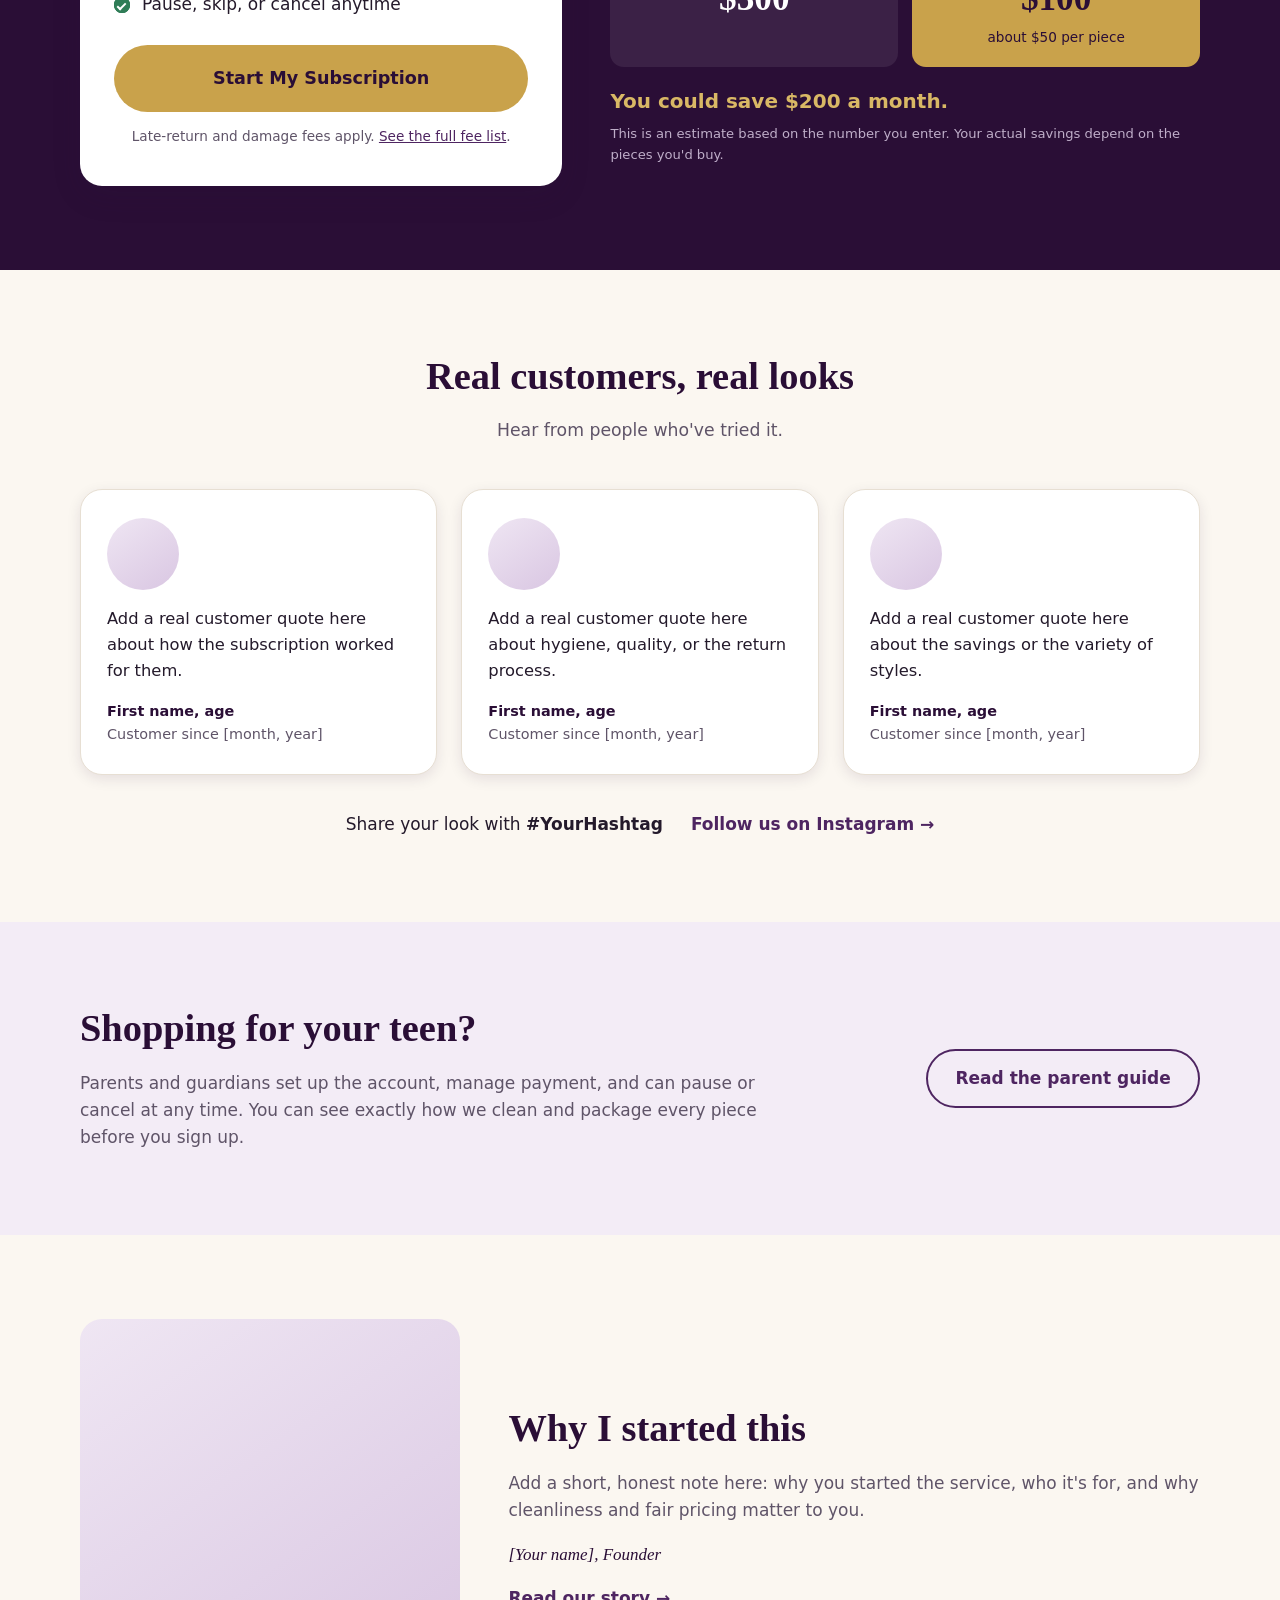
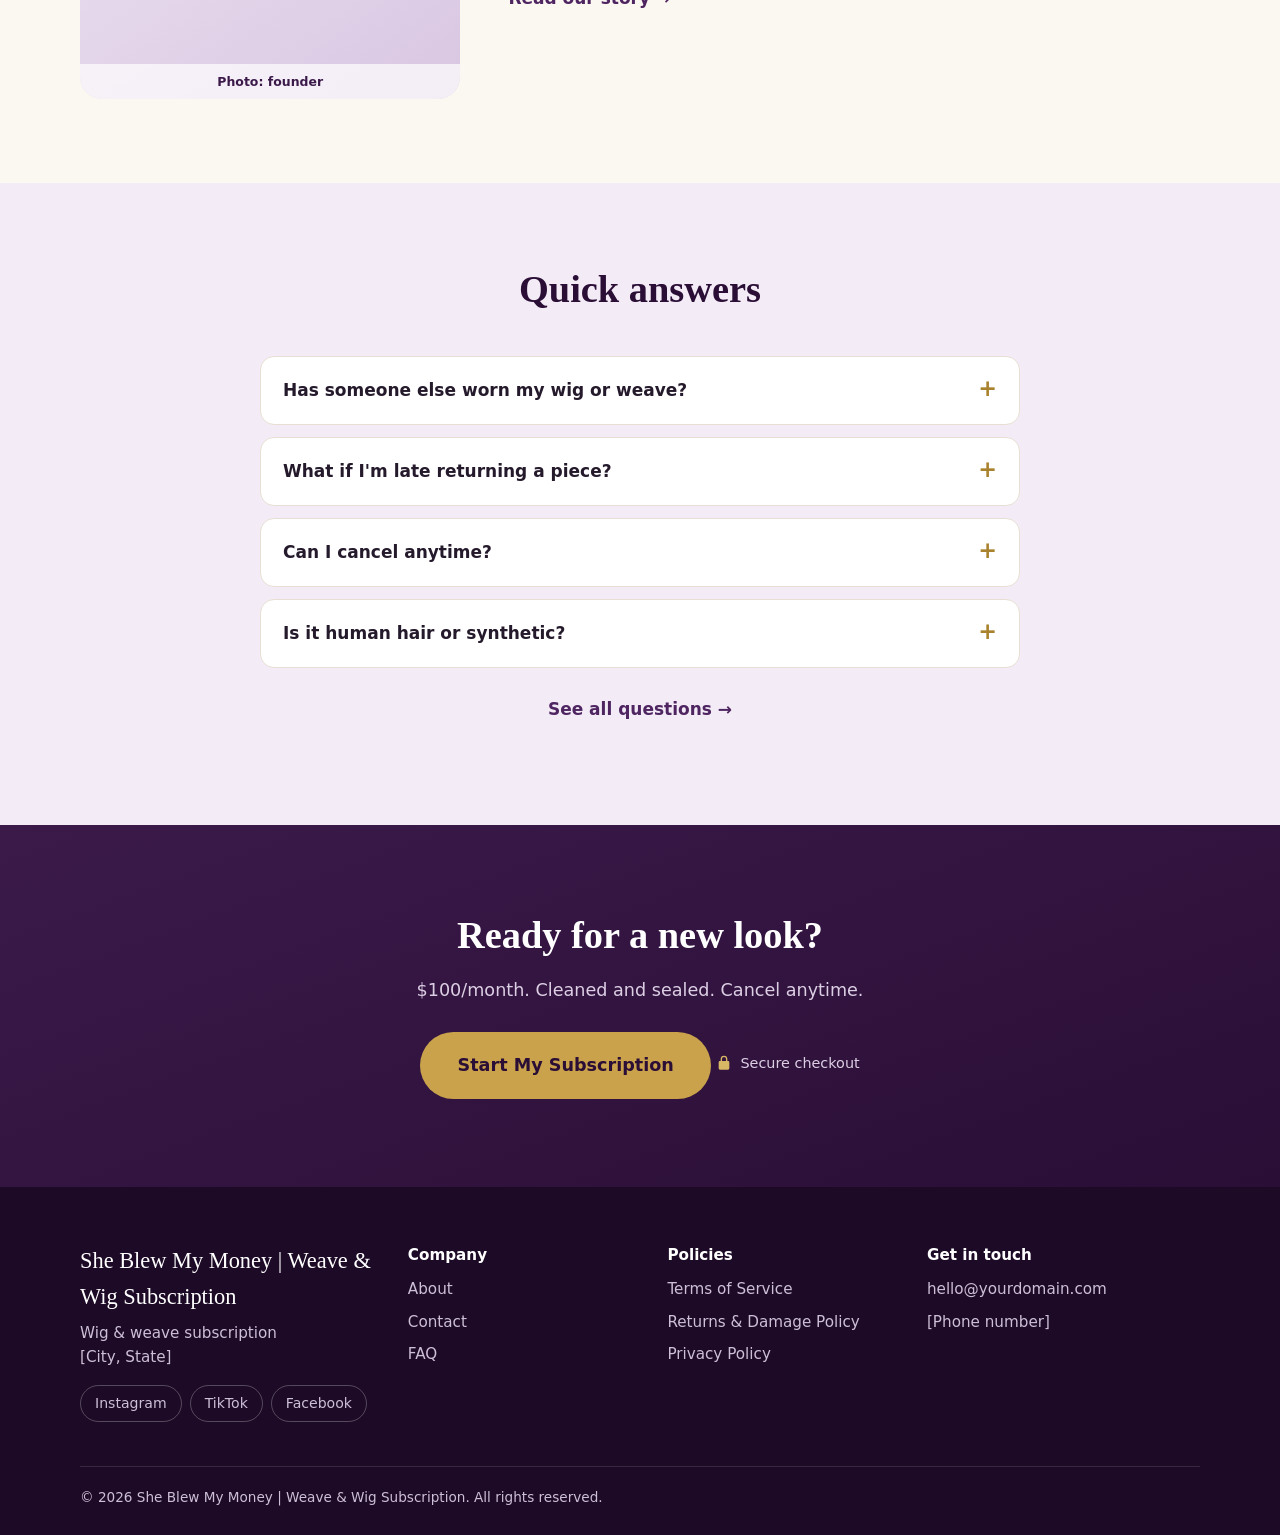
==== commit bea670ab: "Add services page and implement style filter functionality" ====
--- a/index.html
+++ b/index.html
@@ -35,6 +35,7 @@
       <nav id="main-nav" class="main-nav" aria-label="Main">
         <ul>
           <li><a href="#how-it-works">How It Works</a></li>
+          <li><a href="services.html">Services</a></li>
           <li><a href="#styles">Styles</a></li>
           <li><a href="#hygiene">Hygiene &amp; Quality</a></li>
           <li><a href="#pricing">Pricing</a></li>
@@ -356,7 +357,7 @@
         <p class="footer-title">Company</p>
         <ul>
           <li><a href="/about">About</a></li>
-          <li><a href="/contact">Contact</a></li>
+          <li><a href="contact.html">Contact</a></li>
           <li><a href="/faq">FAQ</a></li>
         </ul>
       </div>
--- a/style.css
+++ b/style.css
@@ -121,7 +121,8 @@
 .main-nav a { text-decoration: none; color: var(--ink); font-weight: 600; font-size: 0.95rem; }
 .main-nav a:hover { color: var(--plum-700); }
 .main-nav a.btn { color: var(--plum-900); }
-.main-nav a[aria-current="true"]:not(.btn) { color: var(--plum-700); box-shadow: inset 0 -3px 0 var(--gold-500); }
+.main-nav a[aria-current="true"]:not(.btn),
+.main-nav a[aria-current="page"]:not(.btn) { color: var(--plum-700); box-shadow: inset 0 -3px 0 var(--gold-500); }
 .nav-account-item { display: none; }
 
 .nav-toggle { display: none; background: none; border: 0; padding: 10px; cursor: pointer; }
@@ -459,3 +460,316 @@
   .reveal { opacity: 1; transform: none; transition: none; }
   .btn { transition: none; }
 }
+
+/* ==========================================================
+   Contact page
+   ========================================================== */
+.visually-hidden {
+  position: absolute; width: 1px; height: 1px; margin: -1px; padding: 0;
+  overflow: hidden; clip: rect(0 0 0 0); white-space: nowrap; border: 0;
+}
+.skip-link {
+  position: absolute; left: -9999px; top: 8px; z-index: 100;
+  background: var(--gold-500); color: var(--plum-900);
+  font-weight: 700; padding: 10px 16px; border-radius: 999px; text-decoration: none;
+}
+.skip-link:focus { left: 12px; }
+
+.page-hero {
+  padding: 44px 0 56px;
+  background:
+    radial-gradient(900px 400px at 85% -10%, rgba(201, 162, 75, 0.2), transparent 60%),
+    var(--cream);
+}
+.page-hero h1 { max-width: 16em; }
+.page-hero .subhead { margin-bottom: 18px; }
+
+.breadcrumb { display: flex; flex-wrap: wrap; gap: 6px; font-size: 0.9rem; color: var(--muted); margin-bottom: 20px; }
+.breadcrumb li + li::before { content: "\203A"; margin-right: 6px; color: var(--gold-600); }
+.breadcrumb a { color: var(--muted); }
+.breadcrumb [aria-current="page"] { color: var(--plum-900); font-weight: 600; }
+
+/* Contact method cards */
+.contact-grid { display: grid; grid-template-columns: repeat(3, 1fr); gap: 24px; }
+.contact-card {
+  background: var(--white);
+  border: 1px solid var(--line);
+  border-radius: var(--radius-lg);
+  padding: 30px 26px;
+  box-shadow: var(--shadow-sm);
+  display: flex; flex-direction: column; align-items: flex-start; gap: 6px;
+}
+.contact-icon {
+  display: grid; place-content: center;
+  width: 48px; height: 48px; border-radius: 50%;
+  background: var(--plum-800); margin-bottom: 10px;
+}
+.contact-icon .icon { width: 24px; height: 24px; fill: var(--gold-400); }
+.contact-card h3 { margin: 0; }
+.contact-value {
+  font-family: var(--font-head); font-size: 1.35rem; font-weight: 700;
+  color: var(--plum-900); text-decoration: none; overflow-wrap: anywhere; margin: 0;
+}
+a.contact-value:hover { text-decoration: underline; }
+.contact-note { color: var(--muted); font-size: 0.95rem; margin: 0; }
+.contact-actions { margin-top: auto; padding-top: 16px; display: flex; flex-wrap: wrap; align-items: center; gap: 12px; }
+.copy-btn {
+  cursor: pointer; font: inherit; font-weight: 700; font-size: 0.9rem;
+  padding: 0.5em 1.1em; border-radius: 999px;
+  border: 2px solid var(--plum-700); background: transparent; color: var(--plum-700);
+  transition: background 0.15s ease, color 0.15s ease;
+}
+.copy-btn:hover { background: var(--plum-700); color: var(--white); }
+.copy-btn[hidden] { display: none; }
+
+/* Who + hours */
+.contact-split { display: grid; grid-template-columns: 1fr 1fr; gap: 28px; align-items: stretch; }
+.who-card, .hours-card {
+  background: var(--white);
+  border: 1px solid var(--line);
+  border-radius: var(--radius-lg);
+  padding: 34px 30px;
+  box-shadow: var(--shadow-sm);
+}
+.who-card { display: flex; gap: 22px; align-items: flex-start; }
+.who-card .shape-avatar { width: 96px; height: 96px; }
+.who-card h2, .hours-card h2 { font-size: 1.6rem; margin-bottom: 0.25em; }
+.who-sub { font-weight: 600; color: var(--plum-700); }
+.who-card p:last-child { color: var(--muted); margin-bottom: 0; }
+
+.status-badge {
+  display: inline-flex; align-items: center; gap: 8px;
+  padding: 7px 14px; margin: 6px 0 4px;
+  border-radius: 999px; font-weight: 700; font-size: 0.9rem;
+  background: var(--plum-100); color: var(--plum-800);
+}
+.status-badge::before { content: ""; width: 9px; height: 9px; border-radius: 50%; background: var(--gold-600); }
+.status-badge[data-state="open"] { background: #e3f3ea; color: #1f6b46; }
+.status-badge[data-state="open"]::before { background: var(--success); }
+
+.hours-table { width: 100%; border-collapse: collapse; margin: 14px 0 12px; }
+.hours-table th, .hours-table td { padding: 12px 14px; border-bottom: 1px solid var(--line); }
+.hours-table th { text-align: left; font-weight: 600; }
+.hours-table td { text-align: right; color: var(--muted); }
+.hours-table tr.is-today th, .hours-table tr.is-today td { background: var(--plum-100); color: var(--plum-900); font-weight: 700; }
+.hours-note { font-size: 0.88rem; color: var(--muted); margin: 0; }
+
+/* Quick answers */
+.help-grid { display: grid; grid-template-columns: repeat(3, 1fr); gap: 20px; }
+.help-card {
+  display: block; background: var(--white);
+  border: 1px solid var(--line); border-radius: var(--radius);
+  padding: 22px 24px; text-decoration: none; color: var(--ink);
+  transition: transform 0.15s ease, box-shadow 0.15s ease;
+}
+.help-card:hover { transform: translateY(-3px); box-shadow: var(--shadow-sm); }
+.help-card strong { display: block; font-family: var(--font-head); font-size: 1.1rem; color: var(--plum-900); margin-bottom: 4px; }
+.help-card span { color: var(--muted); font-size: 0.95rem; }
+.help-card em { display: block; margin-top: 10px; font-style: normal; font-weight: 700; color: var(--plum-700); }
+
+/* Closing CTA with two buttons */
+.cta-actions { display: flex; flex-wrap: wrap; justify-content: center; gap: 14px; margin-top: 10px; }
+.final-cta .cta-actions .btn { margin-top: 0; }
+.btn-outline-light { border-color: rgba(255, 255, 255, 0.65); color: var(--white); background: transparent; }
+.btn-outline-light:hover { background: var(--white); color: var(--plum-900); }
+
+@media (max-width: 880px) {
+  .contact-grid, .help-grid, .contact-split { grid-template-columns: 1fr; }
+}
+@media (max-width: 640px) {
+  .page-hero { padding: 32px 0 44px; }
+  .who-card { flex-direction: column; }
+  .who-card, .hours-card { padding: 26px 22px; }
+  .cta-actions .btn { width: 100%; }
+}
+@media (prefers-reduced-motion: reduce) {
+  .help-card, .copy-btn { transition: none; }
+}
+
+/* ==========================================================
+   Services page
+   ========================================================== */
+[hidden] { display: none !important; }
+h4 { font-family: var(--font-head); color: var(--plum-900); line-height: 1.2; margin: 0 0 0.4em; font-size: 1.15rem; }
+
+/* Chips (jump links and filter buttons) */
+.chip-row, .style-filter { display: flex; flex-wrap: wrap; gap: 10px; }
+.style-filter { justify-content: center; margin-bottom: 36px; }
+.chip {
+  display: inline-block;
+  padding: 8px 18px;
+  border: 2px solid var(--plum-700);
+  border-radius: 999px;
+  background: transparent;
+  color: var(--plum-700);
+  font: inherit; font-weight: 700; font-size: 0.92rem;
+  text-decoration: none; cursor: pointer;
+  transition: background 0.15s ease, color 0.15s ease;
+}
+.chip:hover { background: var(--plum-700); color: var(--white); }
+.chip[aria-pressed="true"] { background: var(--plum-800); border-color: var(--plum-800); color: var(--gold-400); }
+
+/* Plan cards */
+.plan-group + .plan-group, .style-group + .style-group { margin-top: 56px; }
+.plan-group-title { display: flex; flex-wrap: wrap; align-items: baseline; gap: 6px 16px; margin-bottom: 20px; }
+.plan-group-title h3 { font-size: 1.6rem; margin: 0; }
+.plan-group-title p { margin: 0; color: var(--muted); }
+
+.plan-grid, .service-grid { display: grid; grid-template-columns: repeat(3, 1fr); gap: 24px; }
+.plan-card {
+  display: flex; flex-direction: column;
+  background: var(--white);
+  border: 1px solid var(--line);
+  border-top: 6px solid var(--plum-700);
+  border-radius: var(--radius-lg);
+  padding: 28px 26px;
+  box-shadow: var(--shadow-sm);
+}
+.plan-card[data-hair="human"] { border-top-color: var(--gold-500); }
+.plan-tag {
+  align-self: flex-start;
+  padding: 4px 12px; margin-bottom: 14px;
+  border-radius: 999px;
+  background: var(--plum-100); color: var(--plum-800);
+  font-size: 0.76rem; font-weight: 700; letter-spacing: 0.06em; text-transform: uppercase;
+}
+.plan-card[data-hair="human"] .plan-tag { background: #f6ecd0; color: #6f5517; }
+.plan-name { font-size: 1.35rem; margin-bottom: 0.1em; }
+.plan-price { font-family: var(--font-head); font-size: 2.9rem; font-weight: 700; color: var(--plum-900); line-height: 1.05; margin: 8px 0 4px; }
+.plan-price .per { font-family: var(--font-body); font-size: 1rem; font-weight: 600; color: var(--muted); }
+.plan-equiv { margin: 0 0 8px; font-size: 0.9rem; font-weight: 600; color: var(--plum-700); }
+.plan-desc { color: var(--muted); }
+.plan-note {
+  margin: 0 0 14px; padding: 8px 12px;
+  border-radius: 10px; background: var(--plum-100);
+  font-size: 0.88rem; font-weight: 700; color: var(--plum-800);
+}
+.plan-list { margin: 6px 0 24px; }
+.plan-card .btn { margin-top: auto; }
+
+.plan-help {
+  display: flex; flex-direction: column; justify-content: center; align-items: flex-start; gap: 6px;
+  background: linear-gradient(160deg, var(--plum-800), var(--plum-900));
+  border-radius: var(--radius-lg);
+  padding: 30px 26px;
+  color: var(--white);
+}
+.plan-help h3 { color: var(--white); margin-bottom: 0.2em; }
+.plan-help p { color: #dccfe4; margin-bottom: 14px; }
+
+/* Price comparison table */
+.price-table {
+  width: 100%;
+  border-collapse: separate; border-spacing: 0;
+  background: var(--white);
+  border: 1px solid var(--line);
+  border-radius: var(--radius-lg);
+  overflow: hidden;
+  box-shadow: var(--shadow-sm);
+}
+.price-table th, .price-table td { padding: 18px 20px; text-align: left; vertical-align: top; border-bottom: 1px solid var(--line); }
+.price-table thead th {
+  background: var(--plum-800); color: var(--white);
+  font-size: 0.82rem; letter-spacing: 0.06em; text-transform: uppercase; border-bottom: 0;
+}
+.price-table tbody th { font-weight: 700; color: var(--plum-900); }
+.price-table tbody tr:last-child th, .price-table tbody tr:last-child td { border-bottom: 0; }
+.price-table td strong { color: var(--plum-900); }
+.price-table small { color: var(--muted); }
+.table-note { margin: 14px 4px 0; font-size: 0.88rem; color: var(--muted); }
+
+.type-grid { display: grid; grid-template-columns: 1fr 1fr; gap: 24px; margin-top: 36px; }
+.type-card {
+  background: var(--white);
+  border: 1px solid var(--line);
+  border-radius: var(--radius-lg);
+  padding: 26px 26px 14px;
+}
+.type-card h3 { margin-bottom: 0.6em; }
+.type-card .price-list { margin-bottom: 8px; }
+
+/* Style cards */
+.service-card {
+  display: flex; flex-direction: column;
+  background: var(--white);
+  border: 1px solid var(--line);
+  border-radius: var(--radius-lg);
+  overflow: hidden;
+  box-shadow: var(--shadow-sm);
+}
+.service-card .shape { border-radius: 0; aspect-ratio: 4 / 3; }
+.service-body { display: flex; flex-direction: column; gap: 8px; flex: 1; padding: 20px 22px 24px; }
+.service-body h4 { margin: 0; }
+.service-body p { margin: 0; color: var(--muted); font-size: 0.95rem; }
+.service-body .avail { margin-top: auto; padding-top: 10px; font-size: 0.85rem; font-weight: 700; color: var(--plum-700); }
+
+/* Ready to wear */
+.ready-grid { display: grid; grid-template-columns: 1fr 1fr; gap: 24px; }
+.ready-card { background: rgba(255, 255, 255, 0.08); border-radius: var(--radius-lg); padding: 30px 28px 18px; }
+.ready-card h3 { color: var(--white); }
+.ready-card .price-list { margin-bottom: 8px; }
+
+/* Cap sizes */
+.size-grid { display: grid; grid-template-columns: repeat(4, 1fr); gap: 20px; }
+.size-card {
+  display: flex; flex-direction: column; align-items: center; text-align: center;
+  background: var(--white);
+  border: 1px solid var(--line);
+  border-radius: var(--radius-lg);
+  padding: 26px 18px;
+  box-shadow: var(--shadow-sm);
+}
+.size-dot {
+  display: block; width: var(--d); height: var(--d);
+  border-radius: 50%;
+  /* Center each ring in a 96px slot so the text lines up across cards */
+  margin: calc((96px - var(--d)) / 2) 0 calc(14px + (96px - var(--d)) / 2);
+  border: 5px solid var(--gold-500);
+  background: var(--plum-100);
+}
+.size-name { font-size: 1.15rem; margin-bottom: 0.1em; }
+.size-measure { font-family: var(--font-head); font-size: 1.6rem; font-weight: 700; color: var(--plum-700); margin: 0 0 6px; }
+.size-note { margin: 0; font-size: 0.9rem; color: var(--muted); }
+
+.measure { display: grid; grid-template-columns: 1.1fr 0.9fr; gap: 40px; align-items: center; margin-top: 48px; }
+.measure-steps li { display: flex; align-items: flex-start; gap: 14px; margin-bottom: 16px; }
+.measure-steps .step-num { flex: none; margin-bottom: 0; }
+.measure-steps li > div { padding-top: 8px; }
+.measure-shape { aspect-ratio: 4 / 3; border-radius: var(--radius-lg); }
+
+@media (max-width: 1000px) {
+  .plan-grid, .service-grid { grid-template-columns: repeat(2, 1fr); }
+  .size-grid { grid-template-columns: repeat(2, 1fr); }
+}
+@media (max-width: 880px) {
+  .type-grid, .ready-grid, .measure { grid-template-columns: 1fr; }
+}
+@media (max-width: 760px) {
+  .plan-grid, .service-grid { grid-template-columns: 1fr; }
+
+  /* Comparison table becomes stacked cards */
+  .price-table thead {
+    position: absolute; width: 1px; height: 1px; margin: -1px;
+    overflow: hidden; clip: rect(0 0 0 0); white-space: nowrap;
+  }
+  .price-table, .price-table tbody, .price-table tr, .price-table th, .price-table td { display: block; }
+  .price-table tr { padding: 10px 0; border-bottom: 1px solid var(--line); }
+  .price-table tbody tr:last-child { border-bottom: 0; }
+  .price-table th, .price-table td { border: 0; padding: 6px 20px; }
+  .price-table tbody th { font-size: 1.15rem; font-family: var(--font-head); padding-top: 12px; }
+  .price-table td::before {
+    content: attr(data-label);
+    display: block;
+    font-size: 0.74rem; font-weight: 700; letter-spacing: 0.06em; text-transform: uppercase;
+    color: var(--gold-600);
+  }
+}
+@media (max-width: 640px) {
+  .size-grid { grid-template-columns: 1fr 1fr; gap: 14px; }
+  .size-card { padding: 22px 12px; }
+  .size-measure { font-size: 1.3rem; }
+}
+@media (prefers-reduced-motion: reduce) {
+  .chip { transition: none; }
+}
+
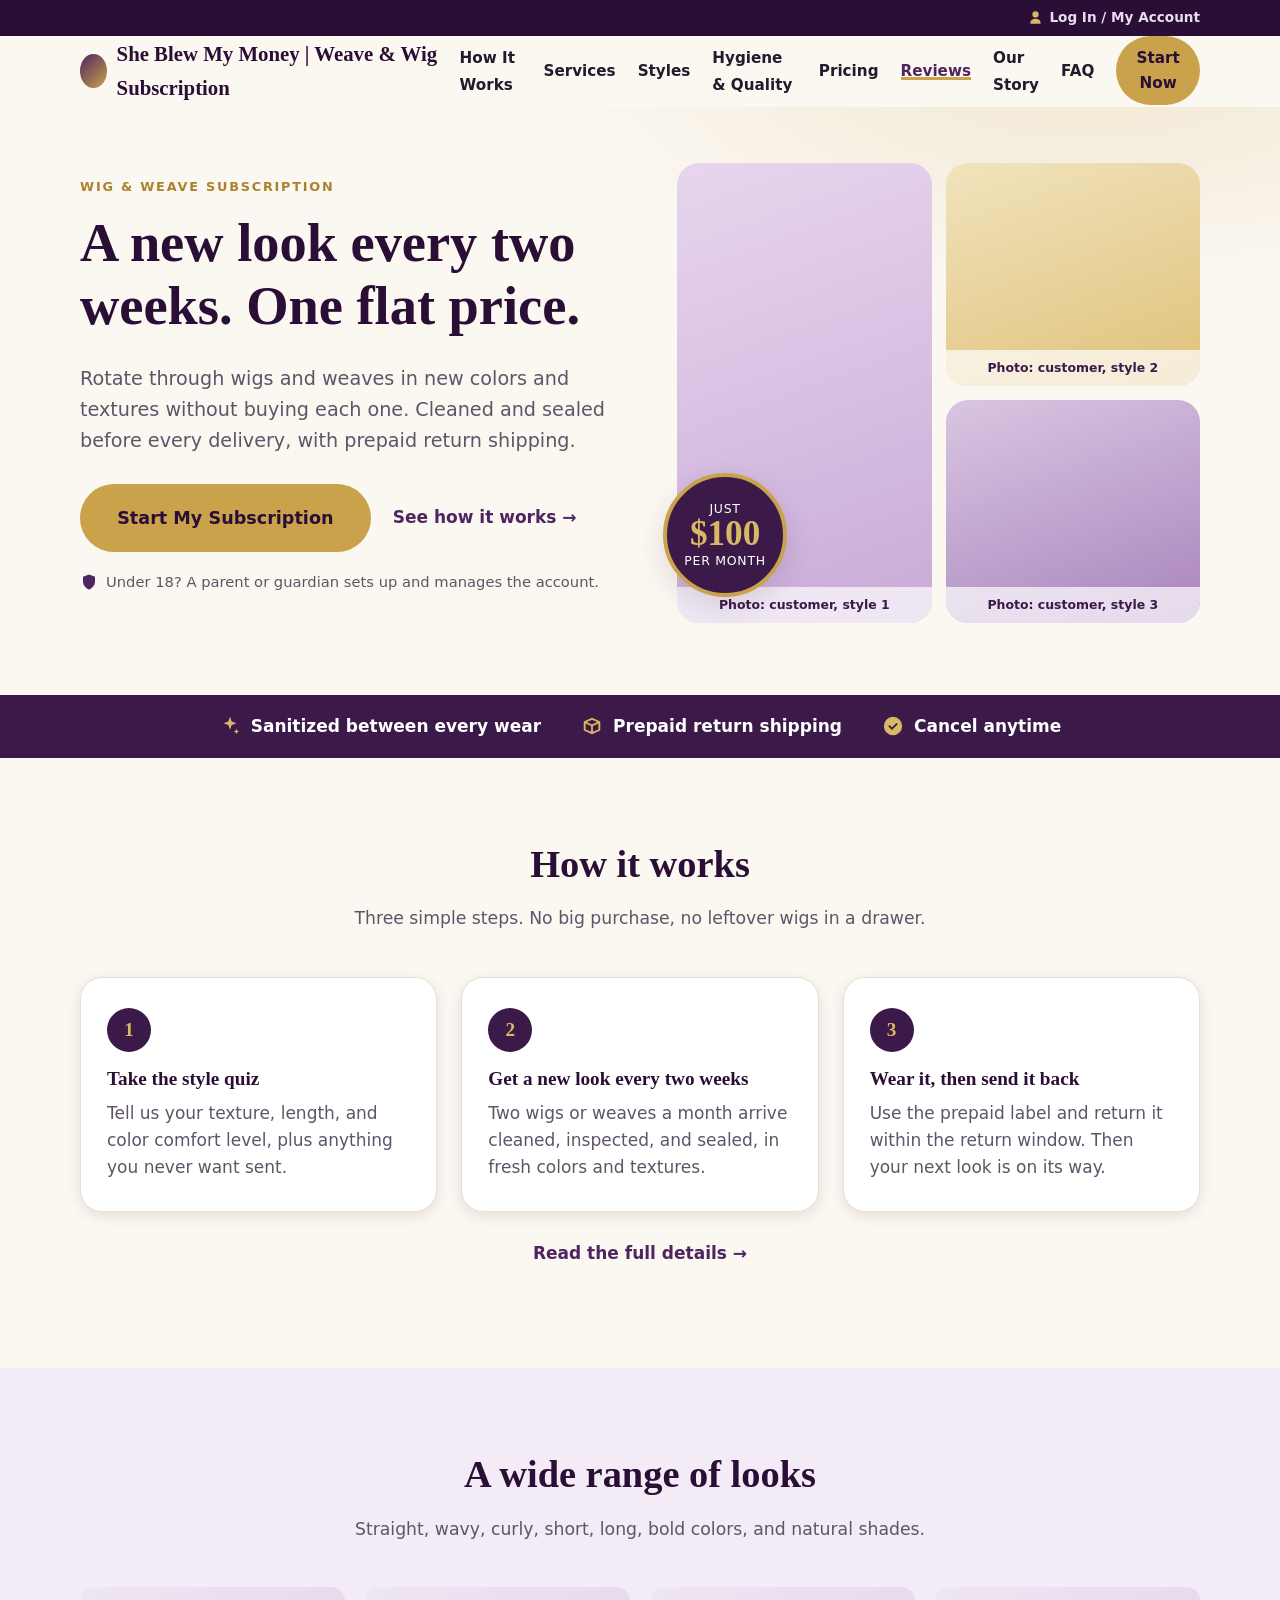
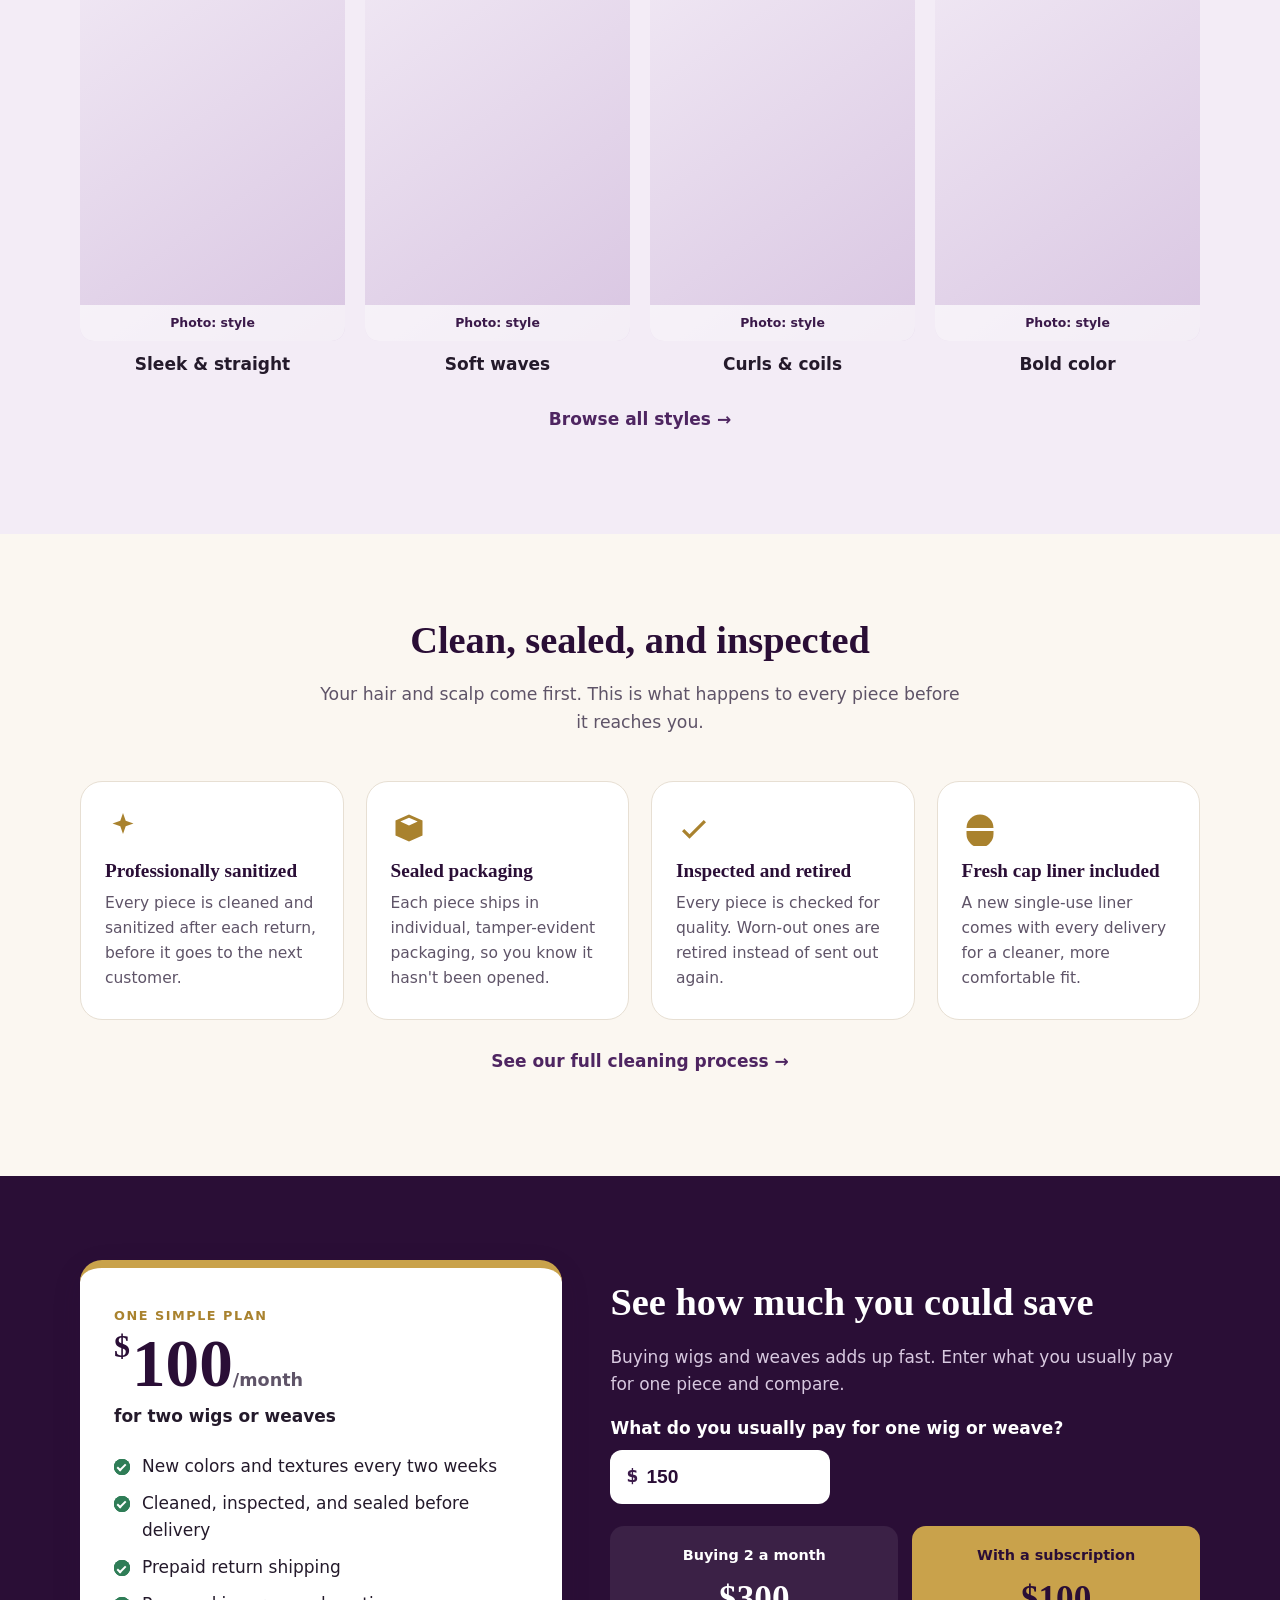
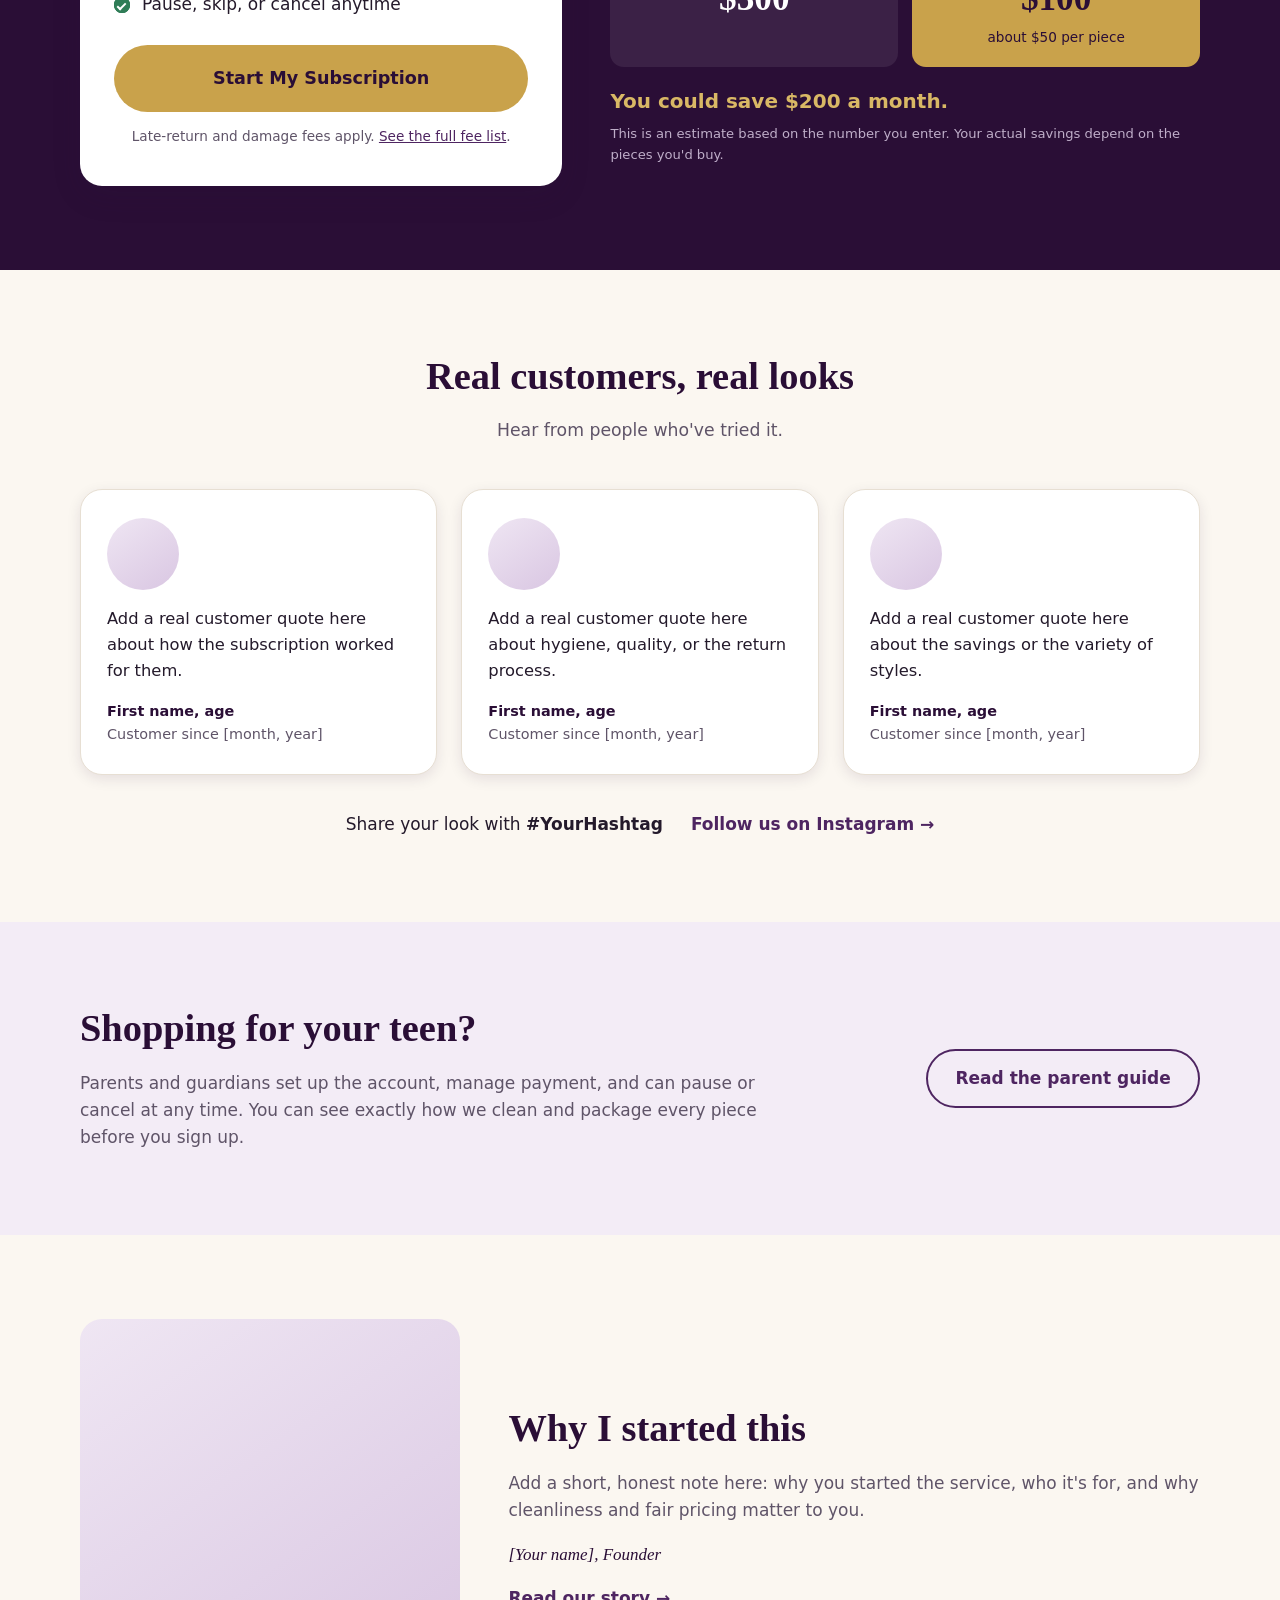
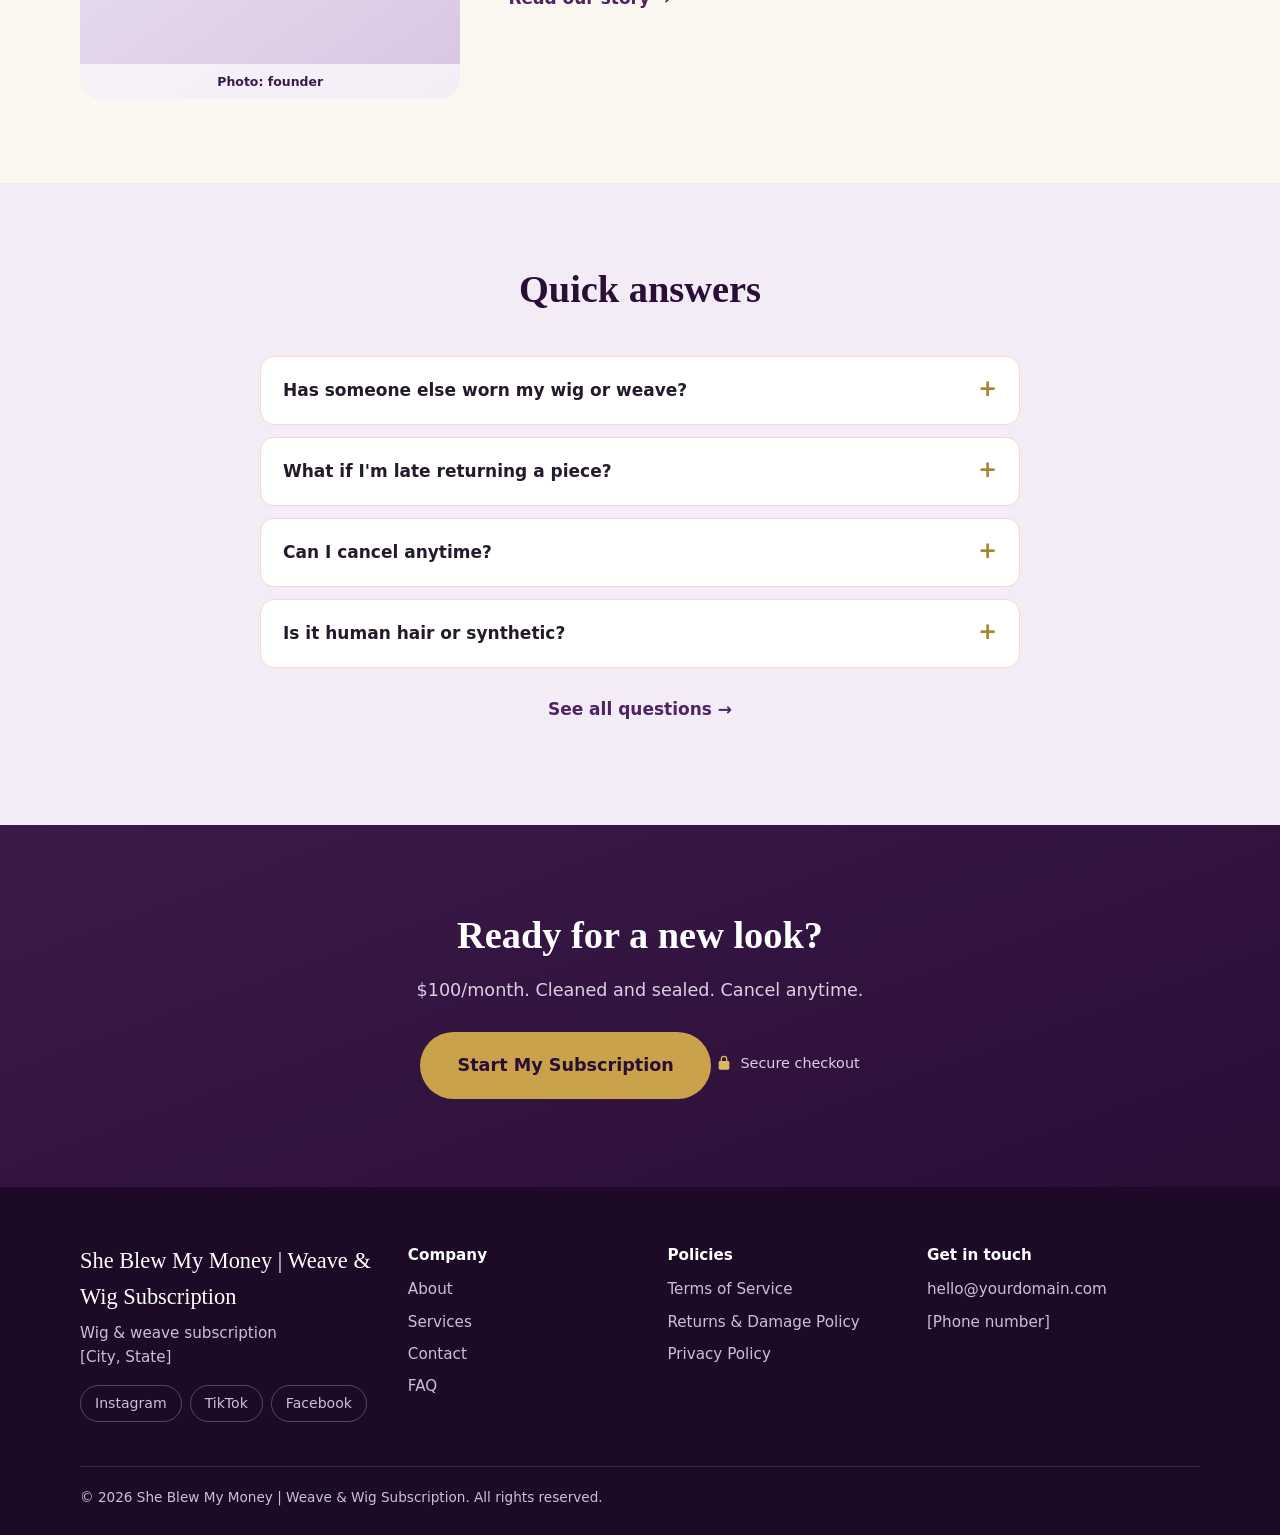
==== commit b6ba40fa: "Add "Services" link to navigation and update logo text for consistency" ====
--- a/index.html
+++ b/index.html
@@ -357,6 +357,7 @@
         <p class="footer-title">Company</p>
         <ul>
           <li><a href="/about">About</a></li>
+          <li><a href="services.html">Services</a></li>
           <li><a href="contact.html">Contact</a></li>
           <li><a href="/faq">FAQ</a></li>
         </ul>
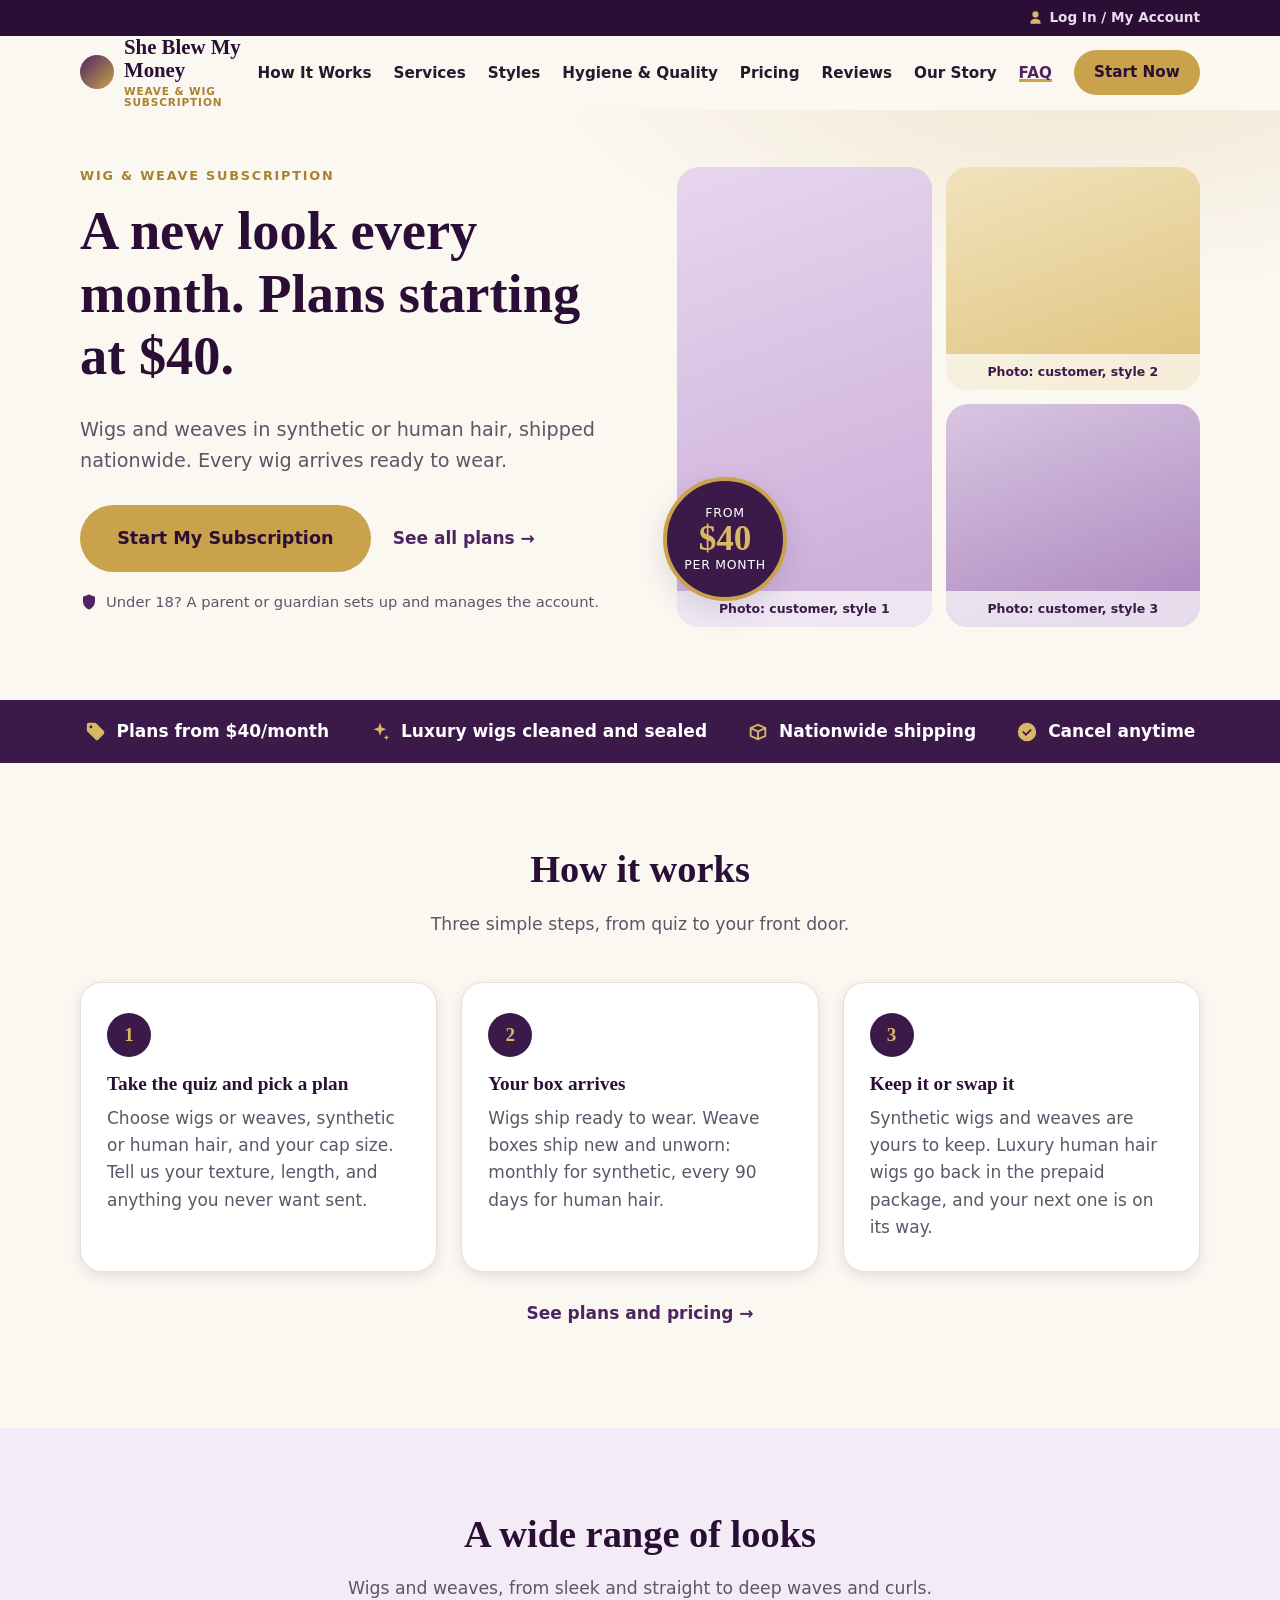
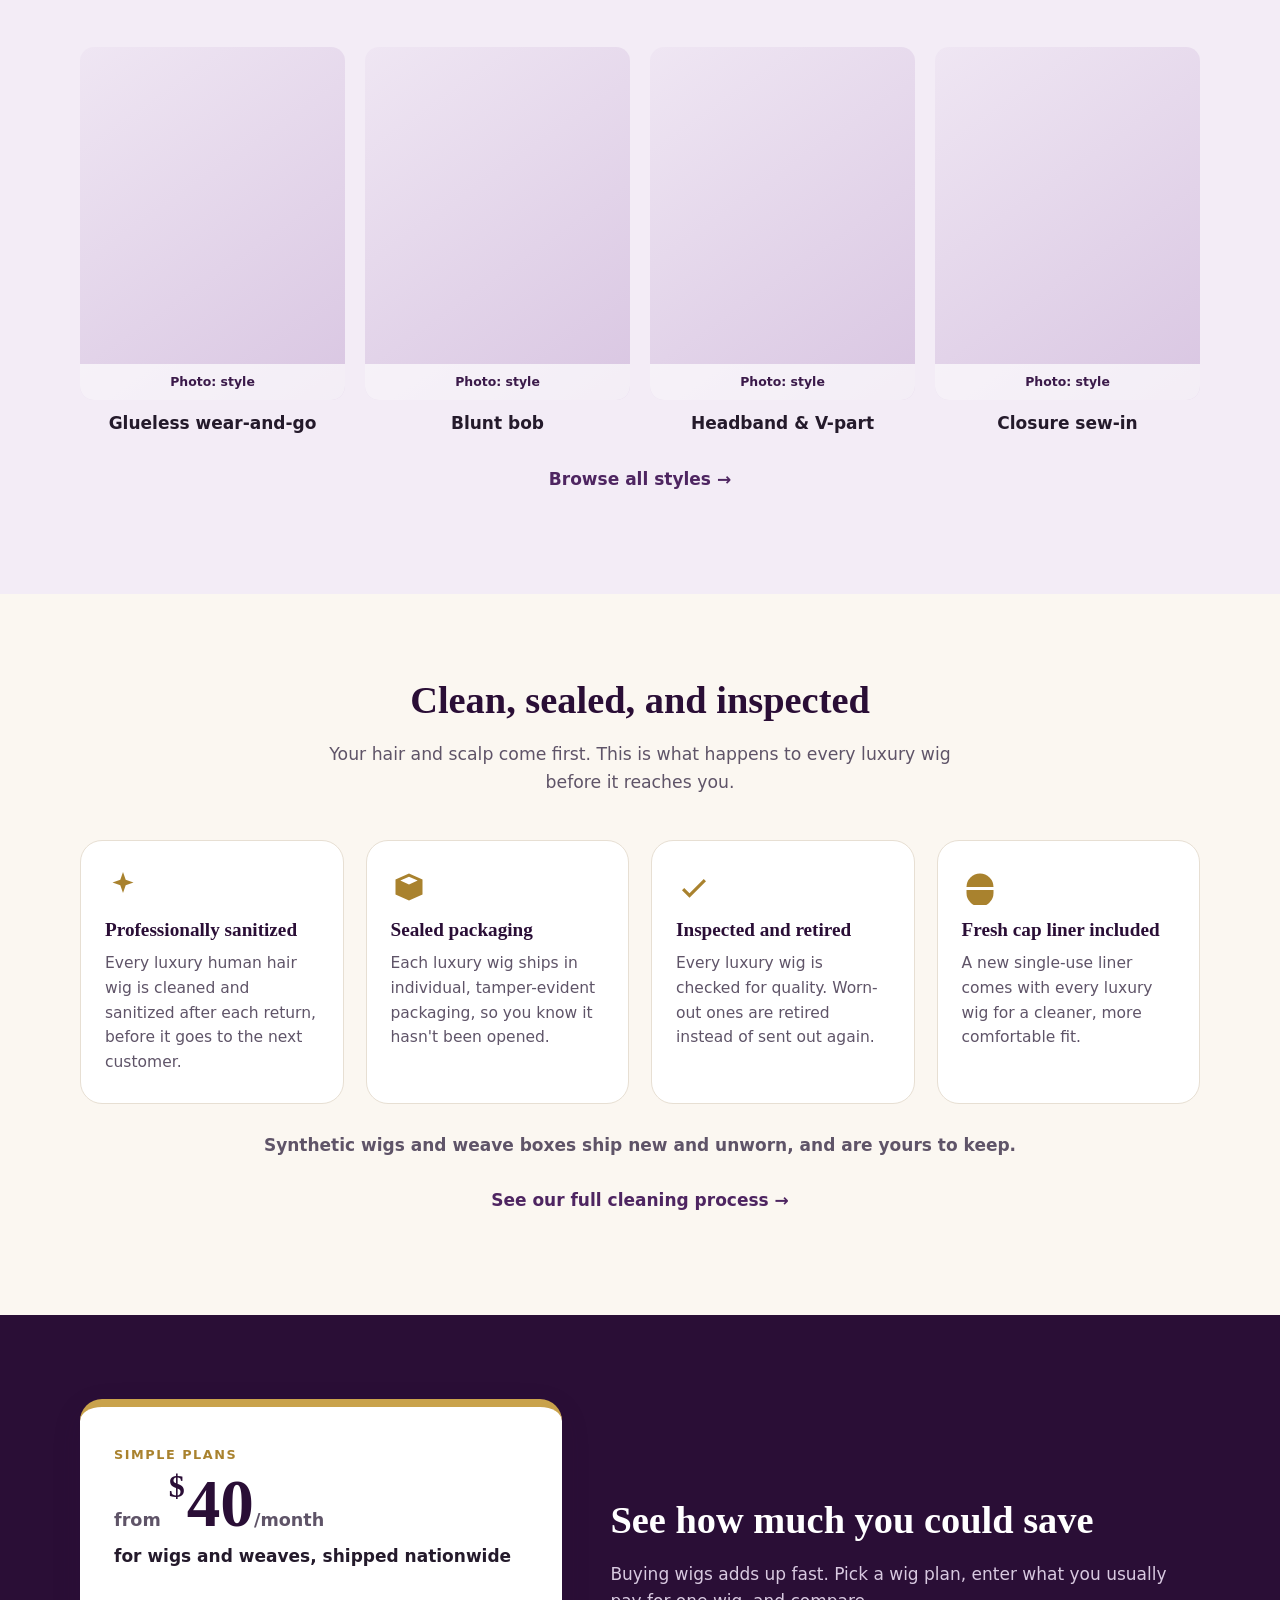
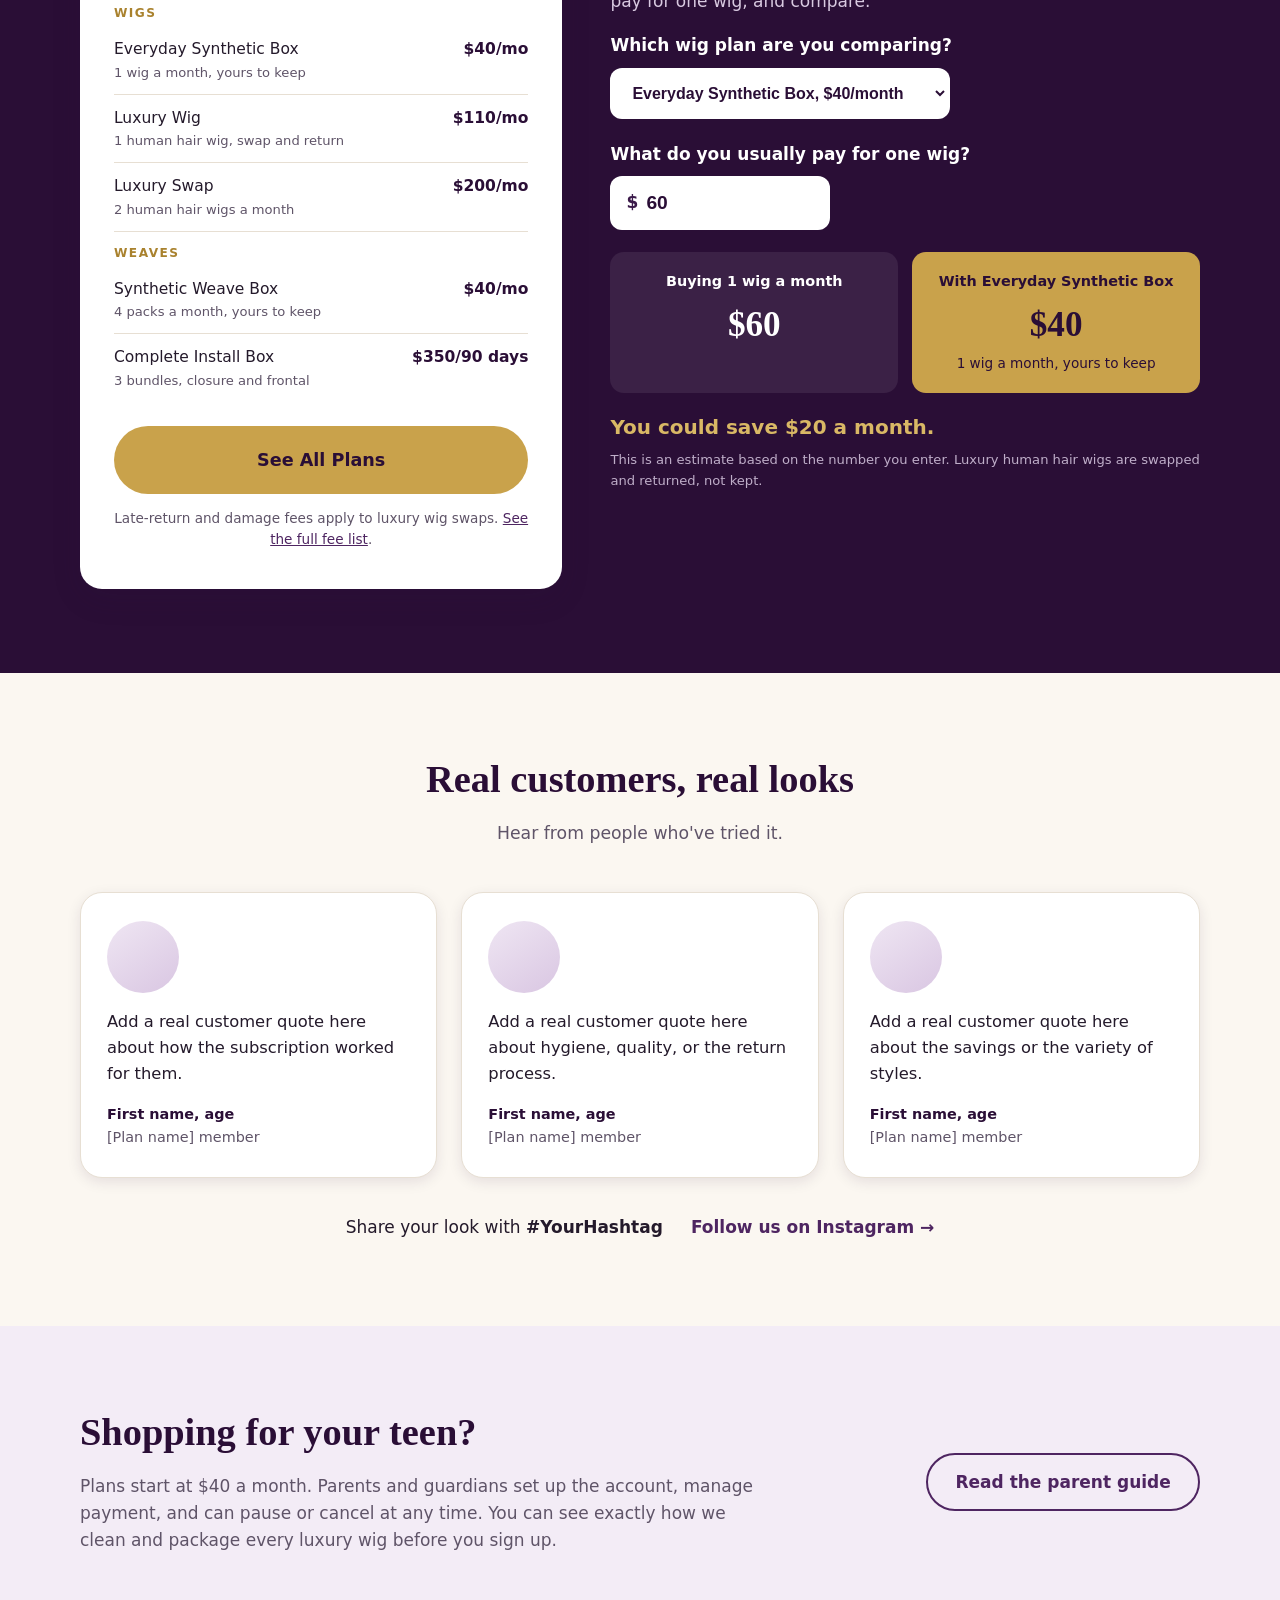
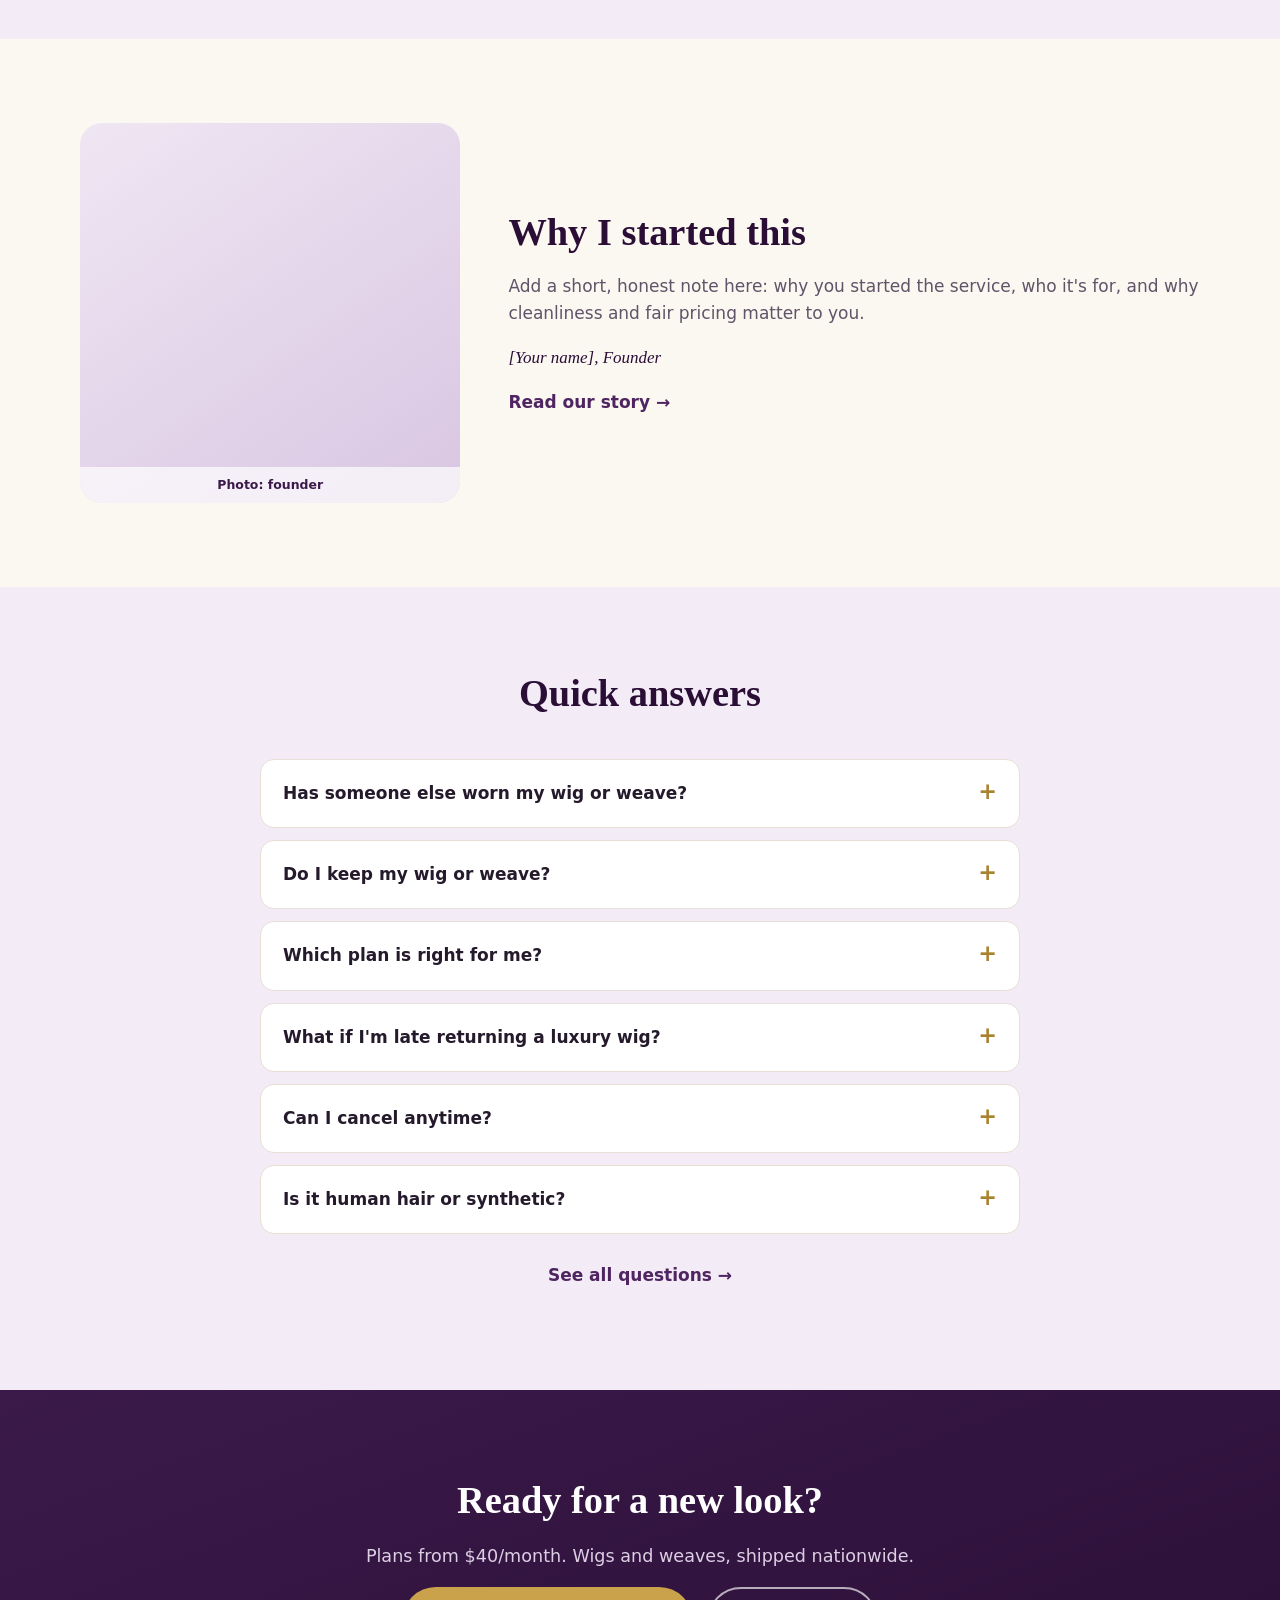
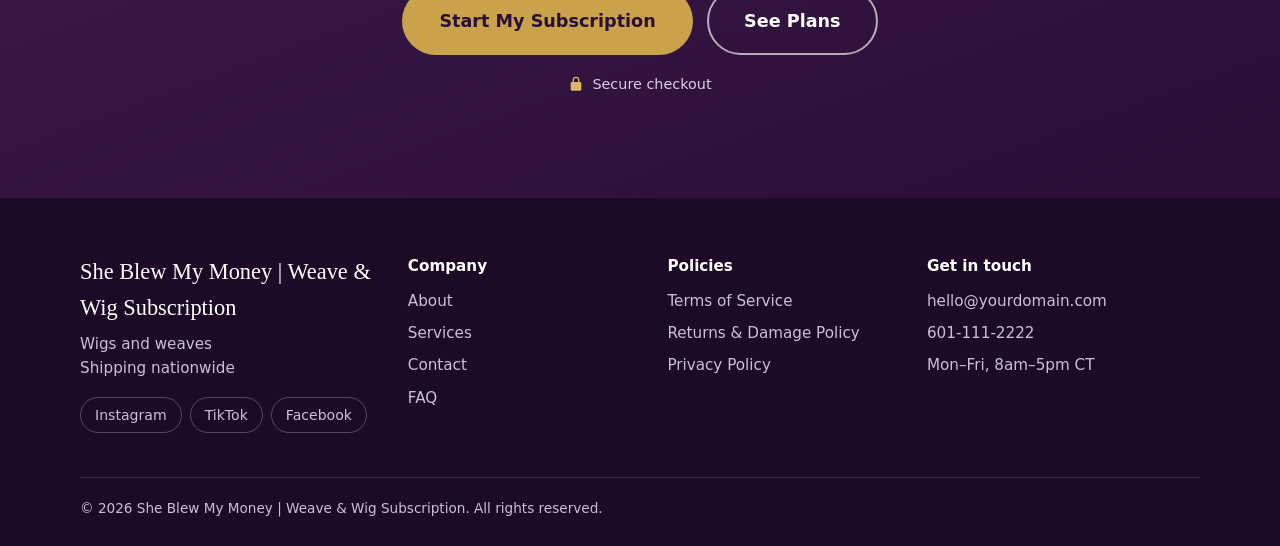
==== commit 53fb7c9c: "Update homepage content and styles for subscription plans and savings calculator" ====
--- a/index.html
+++ b/index.html
@@ -3,8 +3,8 @@
 <head>
   <meta charset="UTF-8">
   <meta name="viewport" content="width=device-width, initial-scale=1">
-  <title>She Blew My Money | Weave & Wig Subscription | Wig &amp; Weave Subscription</title>
-  <meta name="description" content="A new look every two weeks. One flat price. $100/month for two wigs or weaves, sanitized between every wear, with prepaid return shipping.">
+  <title>She Blew My Money | Weave &amp; Wig Subscription</title>
+  <meta name="description" content="Wigs and weaves in synthetic or human hair, with plans from $40 a month. Ready-to-wear wigs, luxury human hair swaps, and nationwide shipping.">
   <link rel="stylesheet" href="style.css">
   <script src="script.js" defer></script>
 </head>
@@ -23,9 +23,9 @@
   <!-- HEADER / NAV -->
   <header class="site-header" id="top">
     <div class="container header-inner">
-      <a class="logo" href="/" aria-label="She Blew My Money | Weave & Wig Subscription home">
+      <a class="logo" href="/" aria-label="She Blew My Money | Weave &amp; Wig Subscription home">
         <span class="logo-mark" aria-hidden="true"></span>
-        <span class="logo-text">She Blew My Money | Weave & Wig Subscription</span>
+        <span class="logo-text">She Blew My Money<small>Weave &amp; Wig Subscription</small></span>
       </a>
 
       <button class="nav-toggle" aria-expanded="false" aria-controls="main-nav" aria-label="Open menu">
@@ -56,14 +56,14 @@
       <div class="container hero-grid">
         <div class="hero-copy">
           <p class="eyebrow">Wig &amp; weave subscription</p>
-          <h1>A new look every two weeks. One flat price.</h1>
+          <h1>A new look every month. Plans starting at $40.</h1>
           <p class="subhead">
-            Rotate through wigs and weaves in new colors and textures without buying each one.
-            Cleaned and sealed before every delivery, with prepaid return shipping.
+            Wigs and weaves in synthetic or human hair, shipped nationwide.
+            Every wig arrives ready to wear.
           </p>
           <div class="hero-actions">
             <a class="btn btn-gold btn-large" href="/start">Start My Subscription</a>
-            <a class="link-arrow" href="#how-it-works">See how it works <span aria-hidden="true">&rarr;</span></a>
+            <a class="link-arrow" href="services.html#plans">See all plans <span aria-hidden="true">&rarr;</span></a>
           </div>
           <p class="hero-note">
             <svg class="icon" viewBox="0 0 24 24" aria-hidden="true"><path d="M12 2l8 3v6c0 5-3.4 9.4-8 11-4.6-1.6-8-6-8-11V5l8-3z"/></svg>
@@ -77,8 +77,8 @@
           <div class="shape shape-wide" data-label="Photo: customer, style 2"></div>
           <div class="shape shape-round" data-label="Photo: customer, style 3"></div>
           <div class="price-badge">
-            <span class="price-badge-top">Just</span>
-            <span class="price-badge-main">$100</span>
+            <span class="price-badge-top">From</span>
+            <span class="price-badge-main">$40</span>
             <span class="price-badge-bottom">per month</span>
           </div>
         </div>
@@ -91,12 +91,16 @@
       <div class="container">
         <ul class="trust-list">
           <li>
+            <svg class="icon" viewBox="0 0 24 24" aria-hidden="true"><path d="M21.4 11.6l-9-9A2 2 0 0010 2H4a2 2 0 00-2 2v6a2 2 0 00.6 1.4l9 9a2 2 0 002.8 0l6-6a2 2 0 000-2.8zM6.5 8A1.5 1.5 0 118 6.5 1.5 1.5 0 016.5 8z"/></svg>
+            <span>Plans from $40/month</span>
+          </li>
+          <li>
             <svg class="icon" viewBox="0 0 24 24" aria-hidden="true"><path d="M12 2l1.8 5.2L19 9l-5.2 1.8L12 16l-1.8-5.2L5 9l5.2-1.8L12 2zM19 15l.9 2.1L22 18l-2.1.9L19 21l-.9-2.1L16 18l2.1-.9L19 15z"/></svg>
-            <span>Sanitized between every wear</span>
+            <span>Luxury wigs cleaned and sealed</span>
           </li>
           <li>
             <svg class="icon" viewBox="0 0 24 24" aria-hidden="true"><path d="M3 7l9-4 9 4v10l-9 4-9-4V7zm9-1.8L6.2 7.7 12 10.3l5.8-2.6L12 5.2zM5 9.3v6.4l6 2.7v-6.4L5 9.3zm14 0l-6 2.7v6.4l6-2.7V9.3z"/></svg>
-            <span>Prepaid return shipping</span>
+            <span>Nationwide shipping</span>
           </li>
           <li>
             <svg class="icon" viewBox="0 0 24 24" aria-hidden="true"><path d="M12 2a10 10 0 100 20 10 10 0 000-20zm-1.2 14.4l-4-4 1.4-1.4 2.6 2.6 5-5 1.4 1.4-6.4 6.4z"/></svg>
@@ -111,26 +115,26 @@
       <div class="container">
         <div class="section-head">
           <h2>How it works</h2>
-          <p>Three simple steps. No big purchase, no leftover wigs in a drawer.</p>
+          <p>Three simple steps, from quiz to your front door.</p>
         </div>
         <ol class="steps">
           <li class="step reveal">
             <span class="step-num" aria-hidden="true">1</span>
-            <h3>Take the style quiz</h3>
-            <p>Tell us your texture, length, and color comfort level, plus anything you never want sent.</p>
+            <h3>Take the quiz and pick a plan</h3>
+            <p>Choose wigs or weaves, synthetic or human hair, and your cap size. Tell us your texture, length, and anything you never want sent.</p>
           </li>
           <li class="step reveal">
             <span class="step-num" aria-hidden="true">2</span>
-            <h3>Get a new look every two weeks</h3>
-            <p>Two wigs or weaves a month arrive cleaned, inspected, and sealed, in fresh colors and textures.</p>
+            <h3>Your box arrives</h3>
+            <p>Wigs ship ready to wear. Weave boxes ship new and unworn: monthly for synthetic, every 90 days for human hair.</p>
           </li>
           <li class="step reveal">
             <span class="step-num" aria-hidden="true">3</span>
-            <h3>Wear it, then send it back</h3>
-            <p>Use the prepaid label and return it within the return window. Then your next look is on its way.</p>
+            <h3>Keep it or swap it</h3>
+            <p>Synthetic wigs and weaves are yours to keep. Luxury human hair wigs go back in the prepaid package, and your next one is on its way.</p>
           </li>
         </ol>
-        <p class="section-link"><a class="link-arrow" href="/how-it-works">Read the full details <span aria-hidden="true">&rarr;</span></a></p>
+        <p class="section-link"><a class="link-arrow" href="services.html#plans">See plans and pricing <span aria-hidden="true">&rarr;</span></a></p>
       </div>
     </section>
 
@@ -139,15 +143,15 @@
       <div class="container">
         <div class="section-head">
           <h2>A wide range of looks</h2>
-          <p>Straight, wavy, curly, short, long, bold colors, and natural shades.</p>
+          <p>Wigs and weaves, from sleek and straight to deep waves and curls.</p>
         </div>
         <div class="style-grid">
-          <figure class="style-card reveal"><div class="shape shape-card" data-label="Photo: style"></div><figcaption>Sleek &amp; straight</figcaption></figure>
-          <figure class="style-card reveal"><div class="shape shape-card" data-label="Photo: style"></div><figcaption>Soft waves</figcaption></figure>
-          <figure class="style-card reveal"><div class="shape shape-card" data-label="Photo: style"></div><figcaption>Curls &amp; coils</figcaption></figure>
-          <figure class="style-card reveal"><div class="shape shape-card" data-label="Photo: style"></div><figcaption>Bold color</figcaption></figure>
-        </div>
-        <p class="section-link"><a class="link-arrow" href="/styles">Browse all styles <span aria-hidden="true">&rarr;</span></a></p>
+          <figure class="style-card reveal"><div class="shape shape-card" data-label="Photo: style"></div><figcaption>Glueless wear-and-go</figcaption></figure>
+          <figure class="style-card reveal"><div class="shape shape-card" data-label="Photo: style"></div><figcaption>Blunt bob</figcaption></figure>
+          <figure class="style-card reveal"><div class="shape shape-card" data-label="Photo: style"></div><figcaption>Headband &amp; V-part</figcaption></figure>
+          <figure class="style-card reveal"><div class="shape shape-card" data-label="Photo: style"></div><figcaption>Closure sew-in</figcaption></figure>
+        </div>
+        <p class="section-link"><a class="link-arrow" href="services.html#styles">Browse all styles <span aria-hidden="true">&rarr;</span></a></p>
       </div>
     </section>
 
@@ -156,30 +160,31 @@
       <div class="container">
         <div class="section-head">
           <h2>Clean, sealed, and inspected</h2>
-          <p>Your hair and scalp come first. This is what happens to every piece before it reaches you.</p>
+          <p>Your hair and scalp come first. This is what happens to every luxury wig before it reaches you.</p>
         </div>
         <div class="hygiene-grid">
           <article class="hygiene-card reveal">
             <svg class="icon icon-lg" viewBox="0 0 24 24" aria-hidden="true"><path d="M12 2l1.8 5.2L19 9l-5.2 1.8L12 16l-1.8-5.2L5 9l5.2-1.8L12 2z"/></svg>
             <h3>Professionally sanitized</h3>
-            <p>Every piece is cleaned and sanitized after each return, before it goes to the next customer.</p>
+            <p>Every luxury human hair wig is cleaned and sanitized after each return, before it goes to the next customer.</p>
           </article>
           <article class="hygiene-card reveal">
             <svg class="icon icon-lg" viewBox="0 0 24 24" aria-hidden="true"><path d="M3 7l9-4 9 4v10l-9 4-9-4V7zm9-1.8L6.2 7.7 12 10.3l5.8-2.6L12 5.2z"/></svg>
             <h3>Sealed packaging</h3>
-            <p>Each piece ships in individual, tamper-evident packaging, so you know it hasn't been opened.</p>
+            <p>Each luxury wig ships in individual, tamper-evident packaging, so you know it hasn't been opened.</p>
           </article>
           <article class="hygiene-card reveal">
             <svg class="icon icon-lg" viewBox="0 0 24 24" aria-hidden="true"><path d="M9 16.2l-3.5-3.5L4 14.2l5 5 11-11-1.5-1.5L9 16.2z"/></svg>
             <h3>Inspected and retired</h3>
-            <p>Every piece is checked for quality. Worn-out ones are retired instead of sent out again.</p>
+            <p>Every luxury wig is checked for quality. Worn-out ones are retired instead of sent out again.</p>
           </article>
           <article class="hygiene-card reveal">
             <svg class="icon icon-lg" viewBox="0 0 24 24" aria-hidden="true"><path d="M12 3a9 9 0 00-9 9h18a9 9 0 00-9-9zm-9 11v2a9 9 0 0018 0v-2H3z"/></svg>
             <h3>Fresh cap liner included</h3>
-            <p>A new single-use liner comes with every delivery for a cleaner, more comfortable fit.</p>
+            <p>A new single-use liner comes with every luxury wig for a cleaner, more comfortable fit.</p>
           </article>
         </div>
+        <p class="hygiene-note">Synthetic wigs and weave boxes ship new and unworn, and are yours to keep.</p>
         <p class="section-link"><a class="link-arrow" href="/hygiene-quality">See our full cleaning process <span aria-hidden="true">&rarr;</span></a></p>
       </div>
     </section>
@@ -188,48 +193,60 @@
     <section class="section section-plum" id="pricing">
       <div class="container pricing-grid">
         <div class="price-card">
-          <p class="price-label">One simple plan</p>
-          <p class="price-amount"><span class="currency">$</span>100<span class="per">/month</span></p>
-          <p class="price-sub">for two wigs or weaves</p>
-          <ul class="price-list">
-            <li>New colors and textures every two weeks</li>
-            <li>Cleaned, inspected, and sealed before delivery</li>
-            <li>Prepaid return shipping</li>
-            <li>Pause, skip, or cancel anytime</li>
+          <p class="price-label">Simple plans</p>
+          <p class="price-amount"><span class="from">from</span><span class="currency">$</span>40<span class="per">/month</span></p>
+          <p class="price-sub">for wigs and weaves, shipped nationwide</p>
+          <ul class="plan-summary">
+            <li class="plan-summary-group">Wigs</li>
+            <li><span>Everyday Synthetic Box<small>1 wig a month, yours to keep</small></span><strong>$40/mo</strong></li>
+            <li><span>Luxury Wig<small>1 human hair wig, swap and return</small></span><strong>$110/mo</strong></li>
+            <li><span>Luxury Swap<small>2 human hair wigs a month</small></span><strong>$200/mo</strong></li>
+            <li class="plan-summary-group">Weaves</li>
+            <li><span>Synthetic Weave Box<small>4 packs a month, yours to keep</small></span><strong>$40/mo</strong></li>
+            <li><span>Complete Install Box<small>3 bundles, closure and frontal</small></span><strong>$350/90 days</strong></li>
           </ul>
-          <a class="btn btn-gold btn-large btn-block" href="/start">Start My Subscription</a>
+          <a class="btn btn-gold btn-large btn-block" href="services.html#plans">See All Plans</a>
           <p class="price-fineprint">
-            Late-return and damage fees apply. <a href="/pricing">See the full fee list</a>.
+            Late-return and damage fees apply to luxury wig swaps. <a href="/pricing">See the full fee list</a>.
           </p>
         </div>
 
         <div class="savings">
           <h2>See how much you could save</h2>
           <p class="savings-intro">
-            Buying wigs and weaves adds up fast. Enter what you usually pay for one piece
+            Buying wigs adds up fast. Pick a wig plan, enter what you usually pay for one wig,
             and compare.
           </p>
 
-          <label class="field-label" for="retail-price">What do you usually pay for one wig or weave?</label>
+          <label class="field-label" for="plan-select">Which wig plan are you comparing?</label>
+          <div class="select-wrap">
+            <select id="plan-select">
+              <option value="everyday-synthetic">Everyday Synthetic Box, $40/month</option>
+              <option value="luxury-wig">Luxury Wig, $110/month</option>
+              <option value="luxury-swap">Luxury Swap, $200/month</option>
+            </select>
+          </div>
+
+          <label class="field-label" for="retail-price">What do you usually pay for one wig?</label>
           <div class="input-wrap">
             <span class="input-prefix" aria-hidden="true">$</span>
-            <input id="retail-price" type="number" inputmode="numeric" min="1" max="2000" step="5" value="150" aria-describedby="savings-result">
+            <input id="retail-price" type="number" inputmode="numeric" min="1" max="2000" step="5" value="60" aria-describedby="savings-result">
           </div>
 
           <div class="compare" aria-live="polite">
             <div class="compare-col">
-              <p class="compare-title">Buying 2 a month</p>
-              <p class="compare-value" id="buy-total">$300</p>
+              <p class="compare-title" id="buy-title">Buying 1 wig a month</p>
+              <p class="compare-value" id="buy-total">$60</p>
             </div>
             <div class="compare-col compare-col-highlight">
-              <p class="compare-title">With a subscription</p>
-              <p class="compare-value">$100</p>
-              <p class="compare-small">about $50 per piece</p>
+              <p class="compare-title" id="plan-title">With Everyday Synthetic Box</p>
+              <p class="compare-value" id="plan-value">$40</p>
+              <p class="compare-small" id="plan-small">1 wig a month, yours to keep</p>
             </div>
           </div>
-          <p class="savings-result" id="savings-result">You could save $200 a month.</p>
+          <p class="savings-result" id="savings-result">You could save $20 a month.</p>
           <p class="savings-note">
-            This is an estimate based on the number you enter. Your actual savings depend on the pieces you'd buy.
+            This is an estimate based on the number you enter. Luxury human hair wigs are swapped and returned, not kept.
           </p>
         </div>
       </div>
@@ -248,17 +265,17 @@
           <figure class="review-card reveal">
             <div class="shape shape-avatar" data-label="Photo"></div>
             <blockquote>Add a real customer quote here about how the subscription worked for them.</blockquote>
-            <figcaption><strong>First name, age</strong><span>Customer since [month, year]</span></figcaption>
+            <figcaption><strong>First name, age</strong><span>[Plan name] member</span></figcaption>
           </figure>
           <figure class="review-card reveal">
             <div class="shape shape-avatar" data-label="Photo"></div>
             <blockquote>Add a real customer quote here about hygiene, quality, or the return process.</blockquote>
-            <figcaption><strong>First name, age</strong><span>Customer since [month, year]</span></figcaption>
+            <figcaption><strong>First name, age</strong><span>[Plan name] member</span></figcaption>
           </figure>
           <figure class="review-card reveal">
             <div class="shape shape-avatar" data-label="Photo"></div>
             <blockquote>Add a real customer quote here about the savings or the variety of styles.</blockquote>
-            <figcaption><strong>First name, age</strong><span>Customer since [month, year]</span></figcaption>
+            <figcaption><strong>First name, age</strong><span>[Plan name] member</span></figcaption>
           </figure>
         </div>
 
@@ -275,8 +292,8 @@
         <div>
           <h2>Shopping for your teen?</h2>
           <p>
-            Parents and guardians set up the account, manage payment, and can pause or cancel at any time.
-            You can see exactly how we clean and package every piece before you sign up.
+            Plans start at $40 a month. Parents and guardians set up the account, manage payment, and can pause or cancel at any time.
+            You can see exactly how we clean and package every luxury wig before you sign up.
           </p>
         </div>
         <a class="btn btn-outline" href="/for-parents">Read the parent guide</a>
@@ -308,10 +325,18 @@
         </div>
         <details class="faq-item">
           <summary>Has someone else worn my wig or weave?</summary>
-          <p>Pieces are rotated between customers. Each one is cleaned, sanitized, inspected, and sealed before it ships to you.</p>
-        </details>
-        <details class="faq-item">
-          <summary>What if I'm late returning a piece?</summary>
+          <p>Synthetic wigs and weave boxes ship new and unworn. Luxury human hair wigs are swapped and returned, so each one is cleaned, sanitized, inspected, and sealed before it ships to you.</p>
+        </details>
+        <details class="faq-item">
+          <summary>Do I keep my wig or weave?</summary>
+          <p>Yes for the Everyday Synthetic Box, the Synthetic Weave Box, and the Complete Install Box. The Luxury Wig and Luxury Swap plans are swaps: you send the wig back in the prepaid package.</p>
+        </details>
+        <details class="faq-item">
+          <summary>Which plan is right for me?</summary>
+          <p>Start with the Everyday Synthetic Box for an affordable wig to keep each month. Choose a luxury plan for human hair wigs you swap out, or a weave box if you're planning an install. The style quiz can point you to the right one.</p>
+        </details>
+        <details class="faq-item">
+          <summary>What if I'm late returning a luxury wig?</summary>
           <p>Add your return window and late-fee policy here so customers know what to expect.</p>
         </details>
         <details class="faq-item">
@@ -320,7 +345,7 @@
         </details>
         <details class="faq-item">
           <summary>Is it human hair or synthetic?</summary>
-          <p>Add your hair types here. Each style in the catalog lists its hair type.</p>
+          <p>Both. The Everyday Synthetic Box and the Synthetic Weave Box use synthetic hair. The Luxury Wig, Luxury Swap, and Complete Install Box use human hair, and luxury wigs are pre-cut with glueless closures.</p>
         </details>
         <p class="section-link"><a class="link-arrow" href="/faq">See all questions <span aria-hidden="true">&rarr;</span></a></p>
       </div>
@@ -330,8 +355,11 @@
     <section class="final-cta" id="start">
       <div class="container">
         <h2>Ready for a new look?</h2>
-        <p>$100/month. Cleaned and sealed. Cancel anytime.</p>
-        <a class="btn btn-gold btn-large" href="/start">Start My Subscription</a>
+        <p>Plans from $40/month. Wigs and weaves, shipped nationwide.</p>
+        <div class="cta-actions">
+          <a class="btn btn-gold btn-large" href="/start">Start My Subscription</a>
+          <a class="btn btn-outline-light btn-large" href="services.html#plans">See Plans</a>
+        </div>
         <p class="final-note">
           <svg class="icon" viewBox="0 0 24 24" aria-hidden="true"><path d="M12 1a5 5 0 00-5 5v3H6a2 2 0 00-2 2v9a2 2 0 002 2h12a2 2 0 002-2v-9a2 2 0 00-2-2h-1V6a5 5 0 00-5-5zm-3 8V6a3 3 0 116 0v3H9z"/></svg>
           Secure checkout
@@ -345,8 +373,8 @@
   <footer class="site-footer">
     <div class="container footer-grid">
       <div>
-        <p class="footer-brand">She Blew My Money | Weave & Wig Subscription</p>
-        <p class="footer-small">Wig &amp; weave subscription<br>[City, State]</p>
+        <p class="footer-brand">She Blew My Money | Weave &amp; Wig Subscription</p>
+        <p class="footer-small">Wigs and weaves<br>Shipping nationwide</p>
         <ul class="social-links" aria-label="Social media">
           <li><a href="https://www.instagram.com/" rel="noopener">Instagram</a></li>
           <li><a href="https://www.tiktok.com/" rel="noopener">TikTok</a></li>
@@ -356,7 +384,7 @@
       <div>
         <p class="footer-title">Company</p>
         <ul>
-          <li><a href="/about">About</a></li>
+          <li><a href="about.html">About</a></li>
           <li><a href="services.html">Services</a></li>
           <li><a href="contact.html">Contact</a></li>
           <li><a href="/faq">FAQ</a></li>
@@ -374,12 +402,13 @@
         <p class="footer-title">Get in touch</p>
         <ul>
           <li><a href="mailto:hello@yourdomain.com">hello@yourdomain.com</a></li>
-          <li>[Phone number]</li>
+          <li><a href="tel:+16011112222">601-111-2222</a></li>
+          <li>Mon&ndash;Fri, 8am&ndash;5pm CT</li>
         </ul>
       </div>
     </div>
     <div class="container footer-bottom">
-      <p>&copy; <span id="year">2026</span> She Blew My Money | Weave & Wig Subscription. All rights reserved.</p>
+      <p>&copy; <span id="year">2026</span> She Blew My Money | Weave &amp; Wig Subscription. All rights reserved.</p>
     </div>
   </footer>
 
--- a/style.css
+++ b/style.css
@@ -112,13 +112,14 @@
 
 .logo { display: flex; align-items: center; gap: 10px; text-decoration: none; }
 .logo-mark {
+  flex: none;
   width: 34px; height: 34px; border-radius: 50%;
   background: linear-gradient(135deg, var(--plum-700), var(--gold-500));
 }
-.logo-text { font-family: var(--font-head); font-size: 1.3rem; font-weight: 700; color: var(--plum-900); }
+.logo-text { display: flex; flex-direction: column; font-family: var(--font-head); font-size: 1.3rem; font-weight: 700; line-height: 1.1; color: var(--plum-900); }
 
 .main-nav ul { display: flex; align-items: center; gap: 22px; }
-.main-nav a { text-decoration: none; color: var(--ink); font-weight: 600; font-size: 0.95rem; }
+.main-nav a { text-decoration: none; color: var(--ink); font-weight: 600; font-size: 0.95rem; white-space: nowrap; }
 .main-nav a:hover { color: var(--plum-700); }
 .main-nav a.btn { color: var(--plum-900); }
 .main-nav a[aria-current="true"]:not(.btn),
@@ -288,14 +289,16 @@
 .field-label { display: block; font-weight: 600; margin-bottom: 8px; }
 .input-wrap { position: relative; max-width: 220px; margin-bottom: 22px; }
 .input-prefix { position: absolute; left: 16px; top: 50%; transform: translateY(-50%); font-weight: 700; color: var(--plum-800); }
-#retail-price {
+#retail-price,
+#plan-select {
   width: 100%;
   padding: 14px 16px 14px 34px;
   font-size: 1.2rem; font-weight: 700;
   border-radius: 12px; border: 2px solid transparent;
   background: var(--white); color: var(--plum-900);
 }
-#retail-price:focus { border-color: var(--gold-500); outline: none; }
+#retail-price:focus,
+#plan-select:focus { border-color: var(--gold-500); outline: none; }
 
 .compare { display: grid; grid-template-columns: 1fr 1fr; gap: 14px; margin-bottom: 18px; }
 .compare-col { background: rgba(255, 255, 255, 0.08); border-radius: var(--radius); padding: 18px; text-align: center; }
@@ -417,7 +420,13 @@
   .footer-grid { grid-template-columns: 1fr 1fr; }
 }
 
-@media (max-width: 880px) {
+/* Tighten the menu a little on mid-size screens */
+@media (max-width: 1180px) {
+  .main-nav ul { gap: 18px; }
+}
+
+/* Switch to the menu button before the nav gets crowded */
+@media (max-width: 1100px) {
   .nav-toggle { display: block; }
   .main-nav {
     position: absolute;
@@ -435,7 +444,9 @@
   .nav-account-item { display: block; }
   .main-nav .nav-cta-item { margin-top: 14px; }
   .main-nav .nav-cta-item a { border: 0; }
-
+}
+
+@media (max-width: 880px) {
   .hero-grid, .pricing-grid, .founder { grid-template-columns: 1fr; }
   .hero-visual { min-height: 360px; }
   .steps, .review-grid { grid-template-columns: 1fr; }
@@ -773,3 +784,31 @@
   .chip { transition: none; }
 }
 
+/* ==========================================================
+   Homepage updates: logo tagline, plan summary, calculator
+   ========================================================== */
+.logo-text small {
+  font-family: var(--font-body);
+  font-size: 0.66rem; font-weight: 700; letter-spacing: 0.08em; text-transform: uppercase;
+  color: var(--gold-600); margin-top: 4px;
+}
+
+.hygiene-note { margin: 28px 0 0; text-align: center; color: var(--muted); font-weight: 600; }
+
+.price-amount .from { font-family: var(--font-body); font-size: 1.1rem; font-weight: 600; color: var(--muted); margin-right: 8px; }
+.plan-summary { margin: 14px 0 24px; }
+.plan-summary li {
+  display: flex; justify-content: space-between; align-items: baseline; gap: 14px;
+  padding: 11px 0; border-bottom: 1px solid var(--line); font-size: 0.97rem;
+}
+.plan-summary li:last-child { border-bottom: 0; }
+.plan-summary .plan-summary-group {
+  display: block; padding: 12px 0 2px; border-bottom: 0;
+  font-size: 0.76rem; font-weight: 700; letter-spacing: 0.12em; text-transform: uppercase; color: var(--gold-600);
+}
+.plan-summary small { display: block; color: var(--muted); font-size: 0.82rem; }
+.plan-summary strong { color: var(--plum-900); white-space: nowrap; }
+
+.select-wrap { max-width: 340px; margin-bottom: 22px; }
+#plan-select { padding-left: 16px; font-size: 1rem; cursor: pointer; }
+
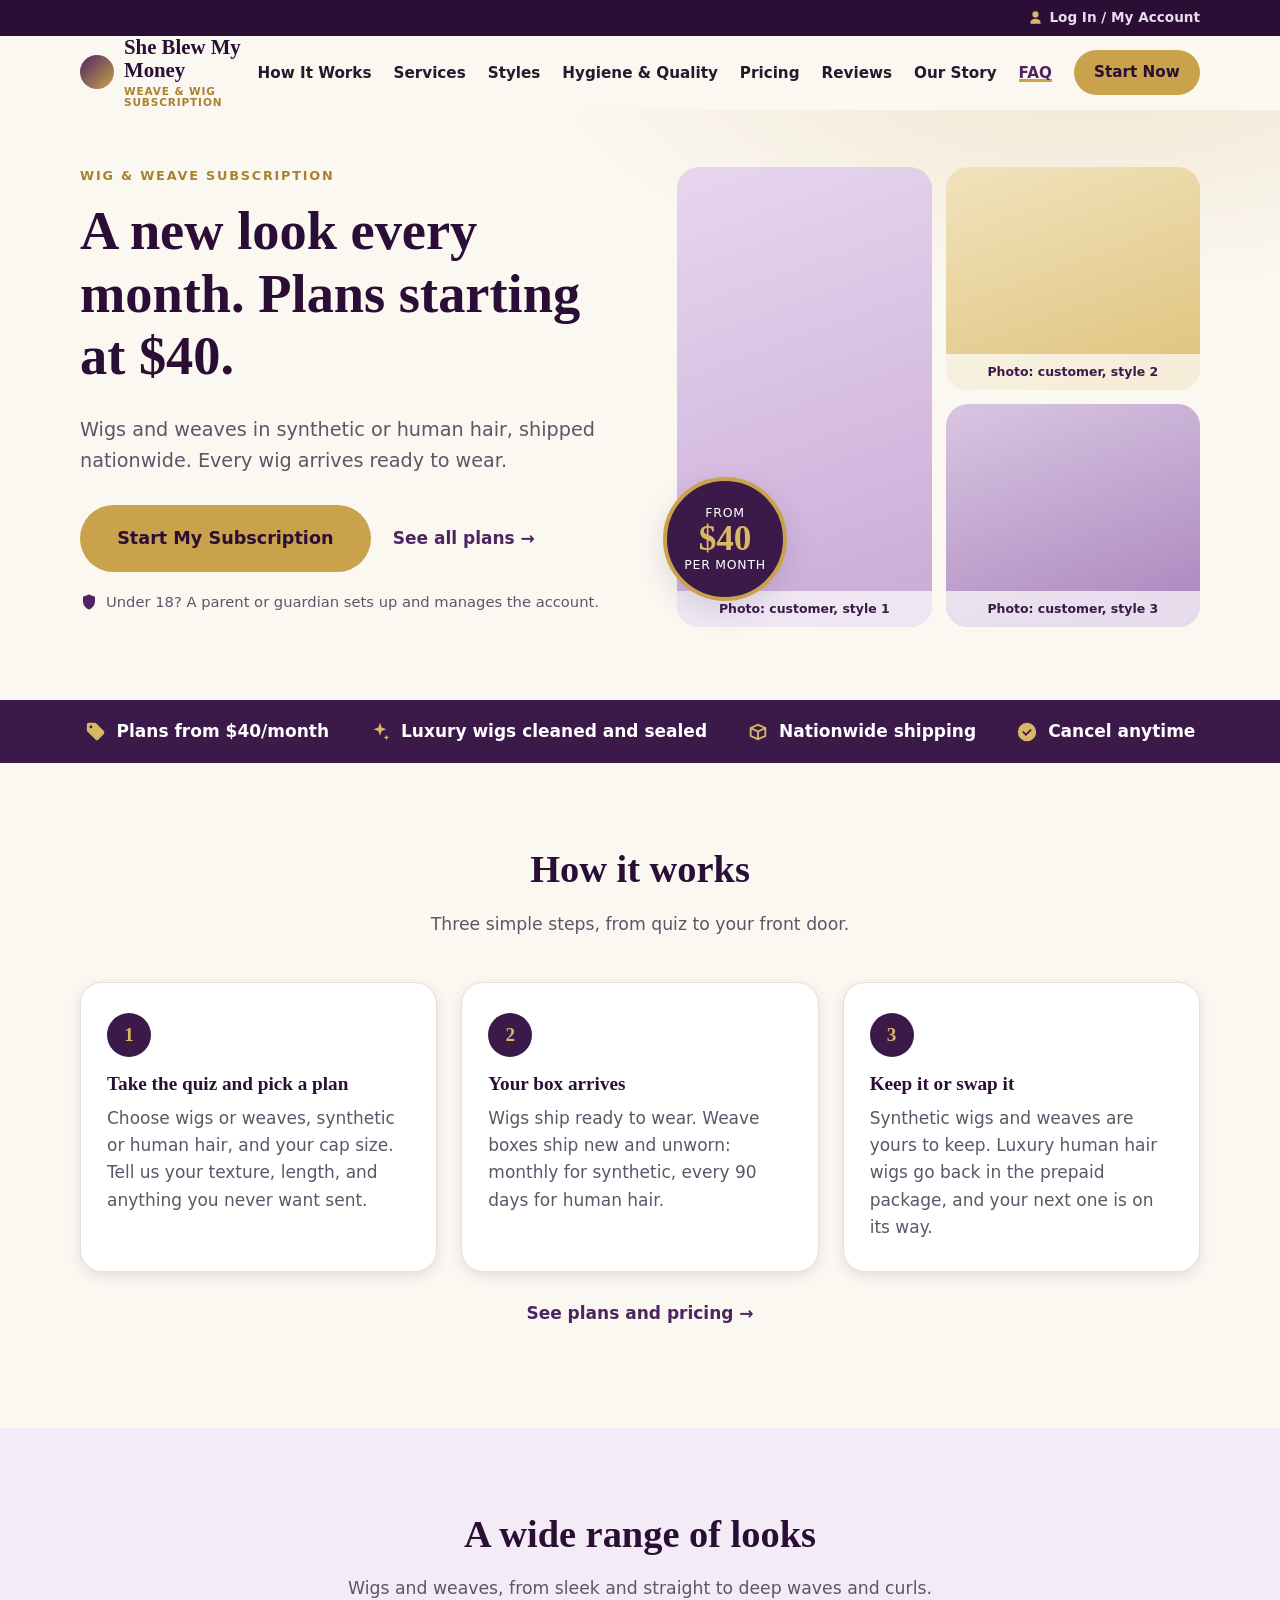
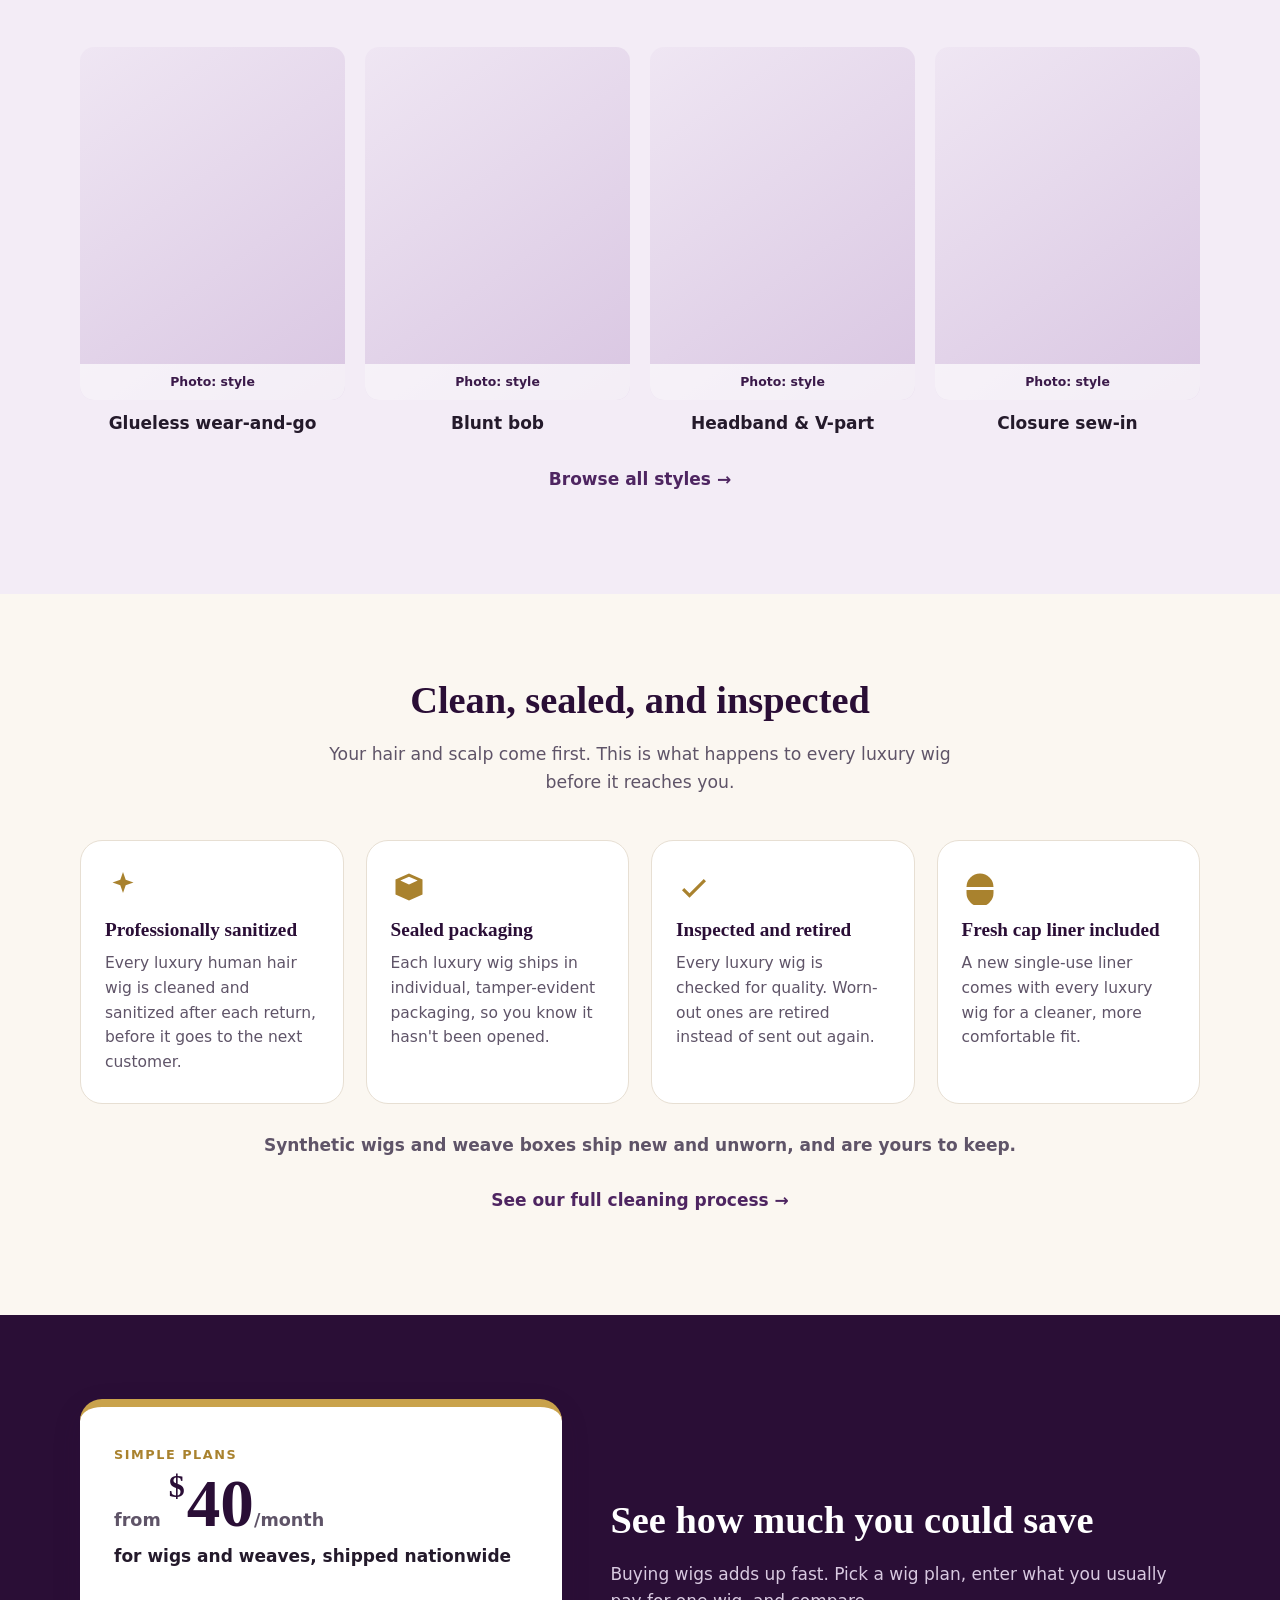
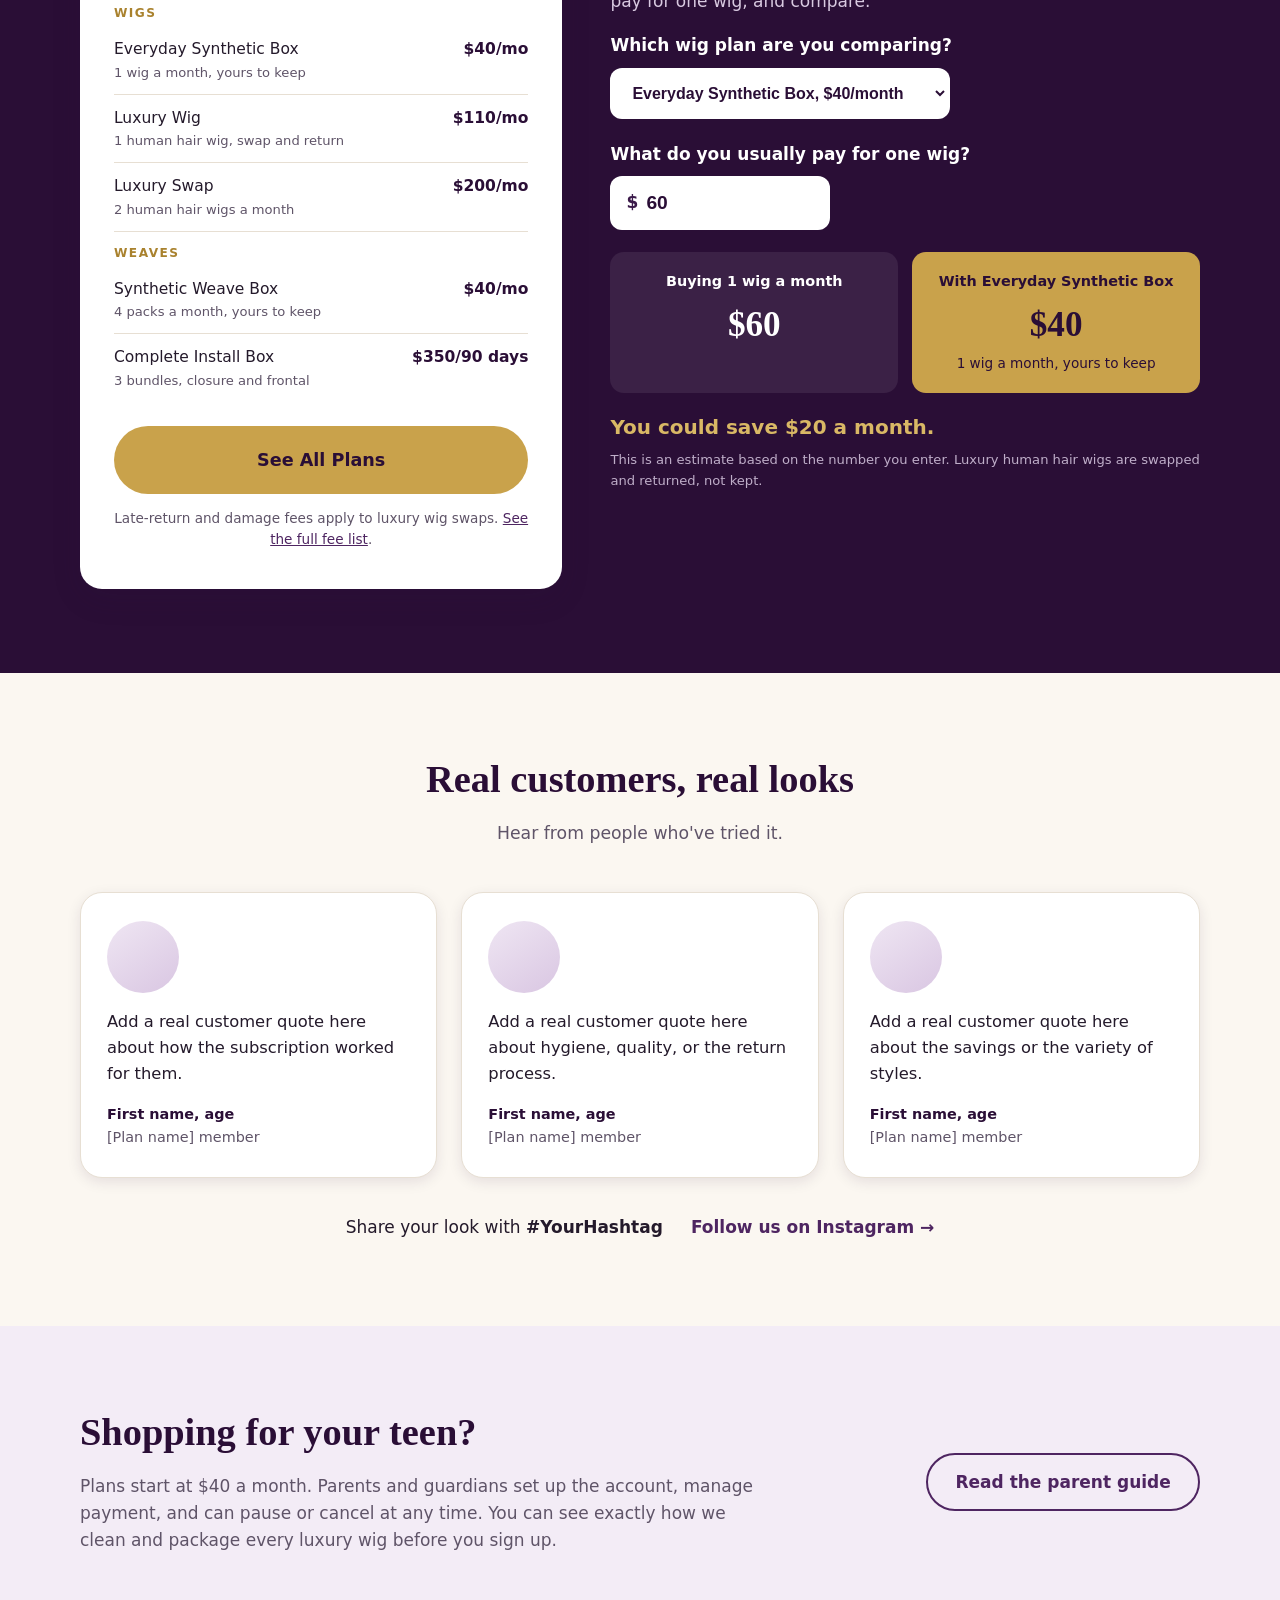
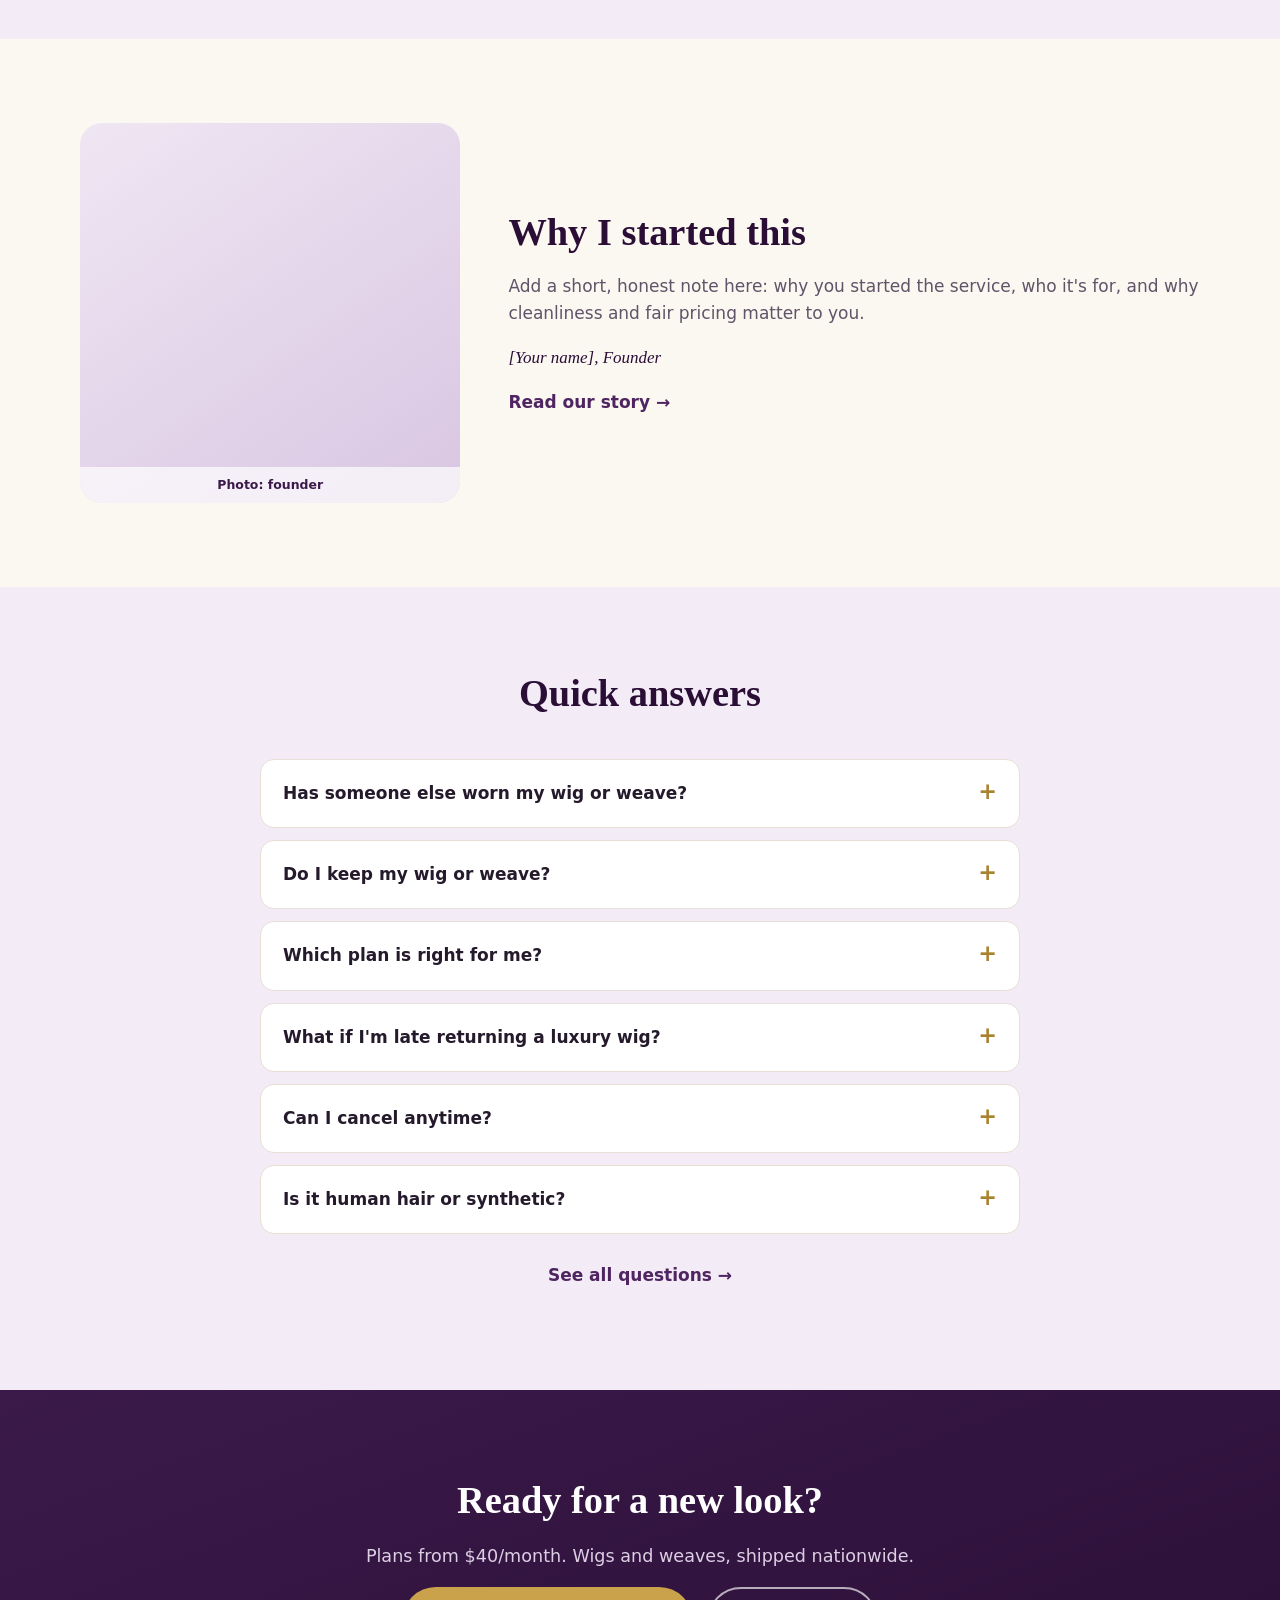
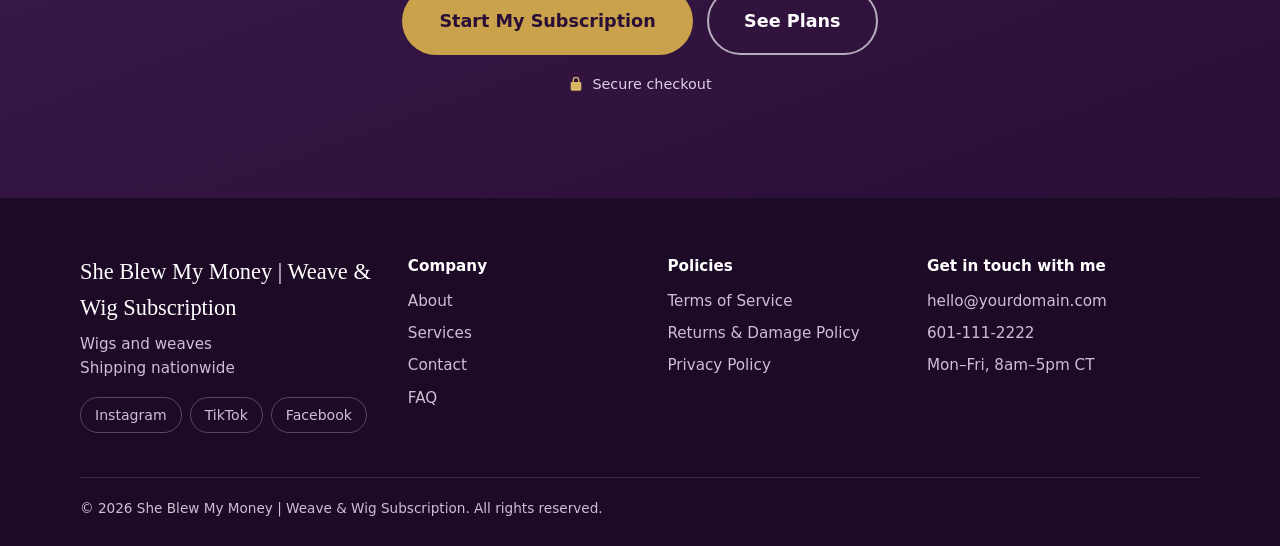
==== commit b1ad0e03: "Add "Services" link to navigation and update footer contact text" ====
--- a/index.html
+++ b/index.html
@@ -399,7 +399,7 @@
         </ul>
       </div>
       <div>
-        <p class="footer-title">Get in touch</p>
+        <p class="footer-title">Get in touch with me</p>
         <ul>
           <li><a href="mailto:hello@yourdomain.com">hello@yourdomain.com</a></li>
           <li><a href="tel:+16011112222">601-111-2222</a></li>
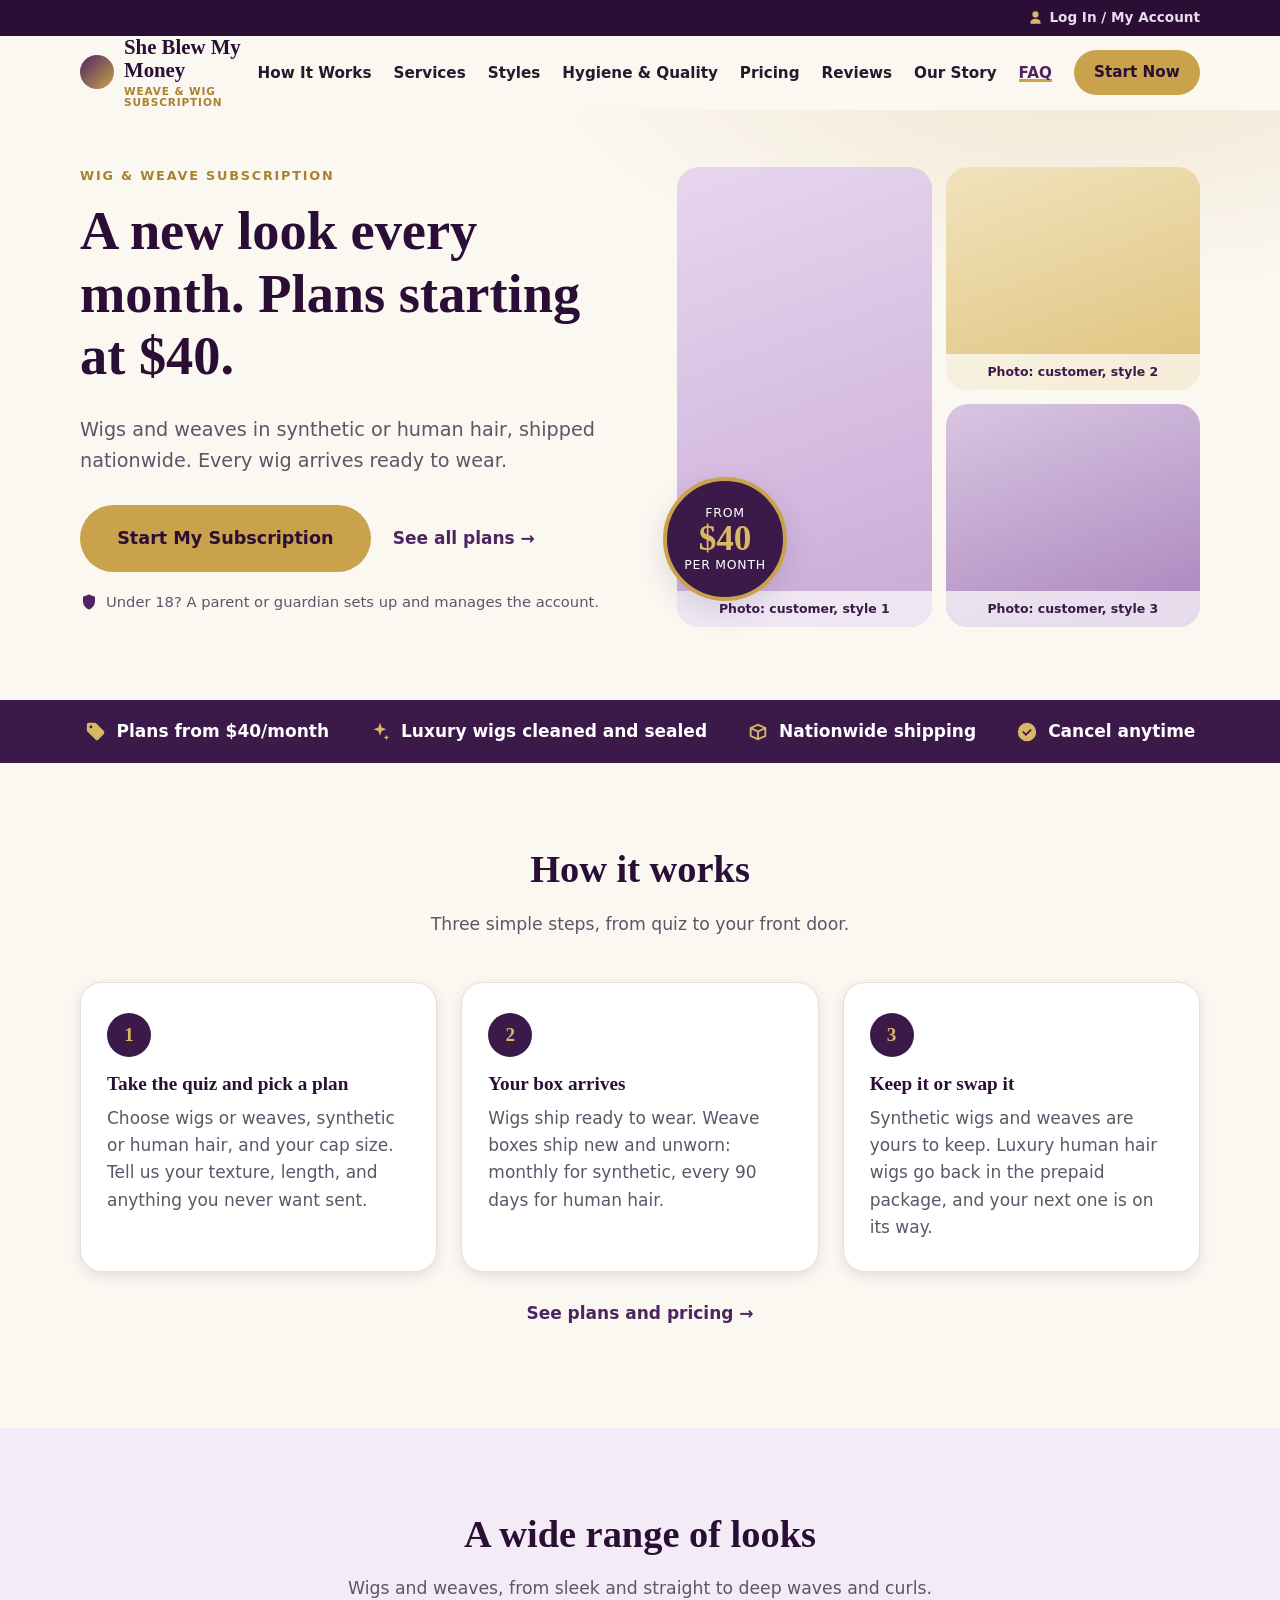
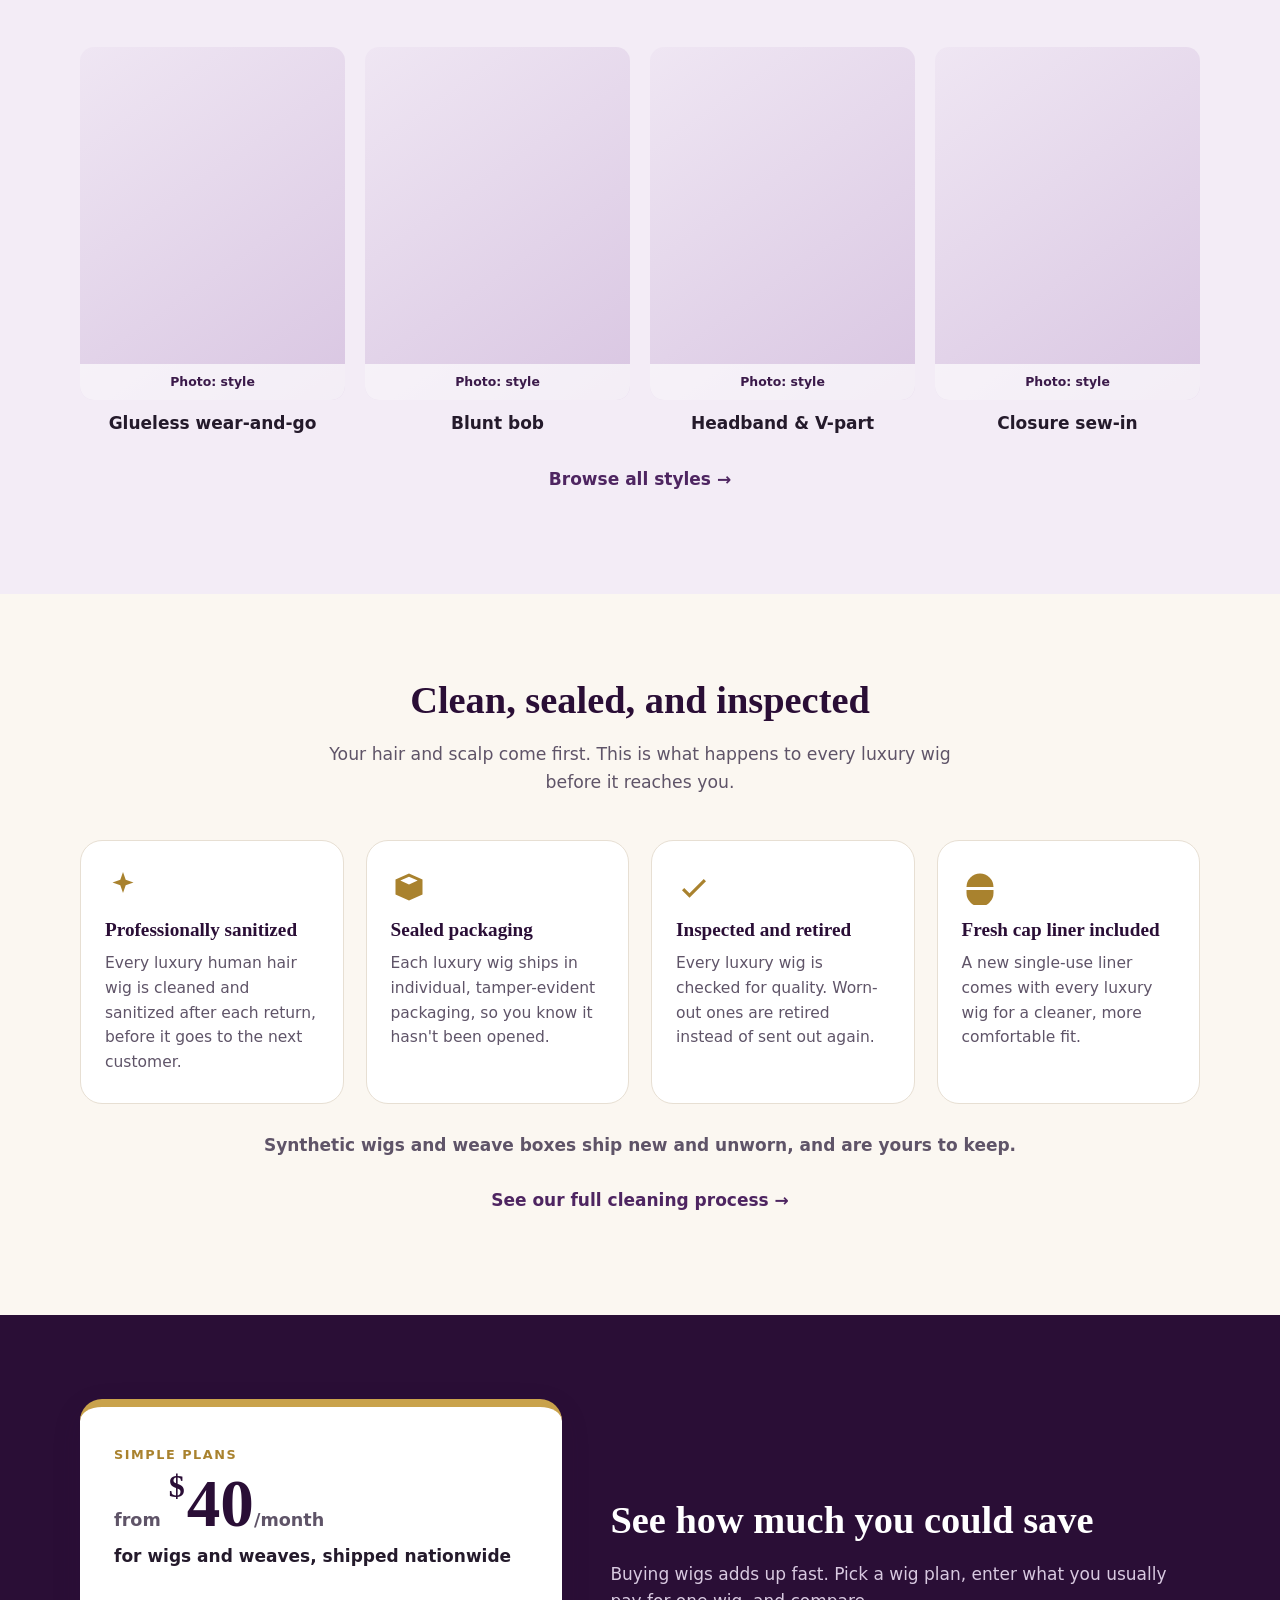
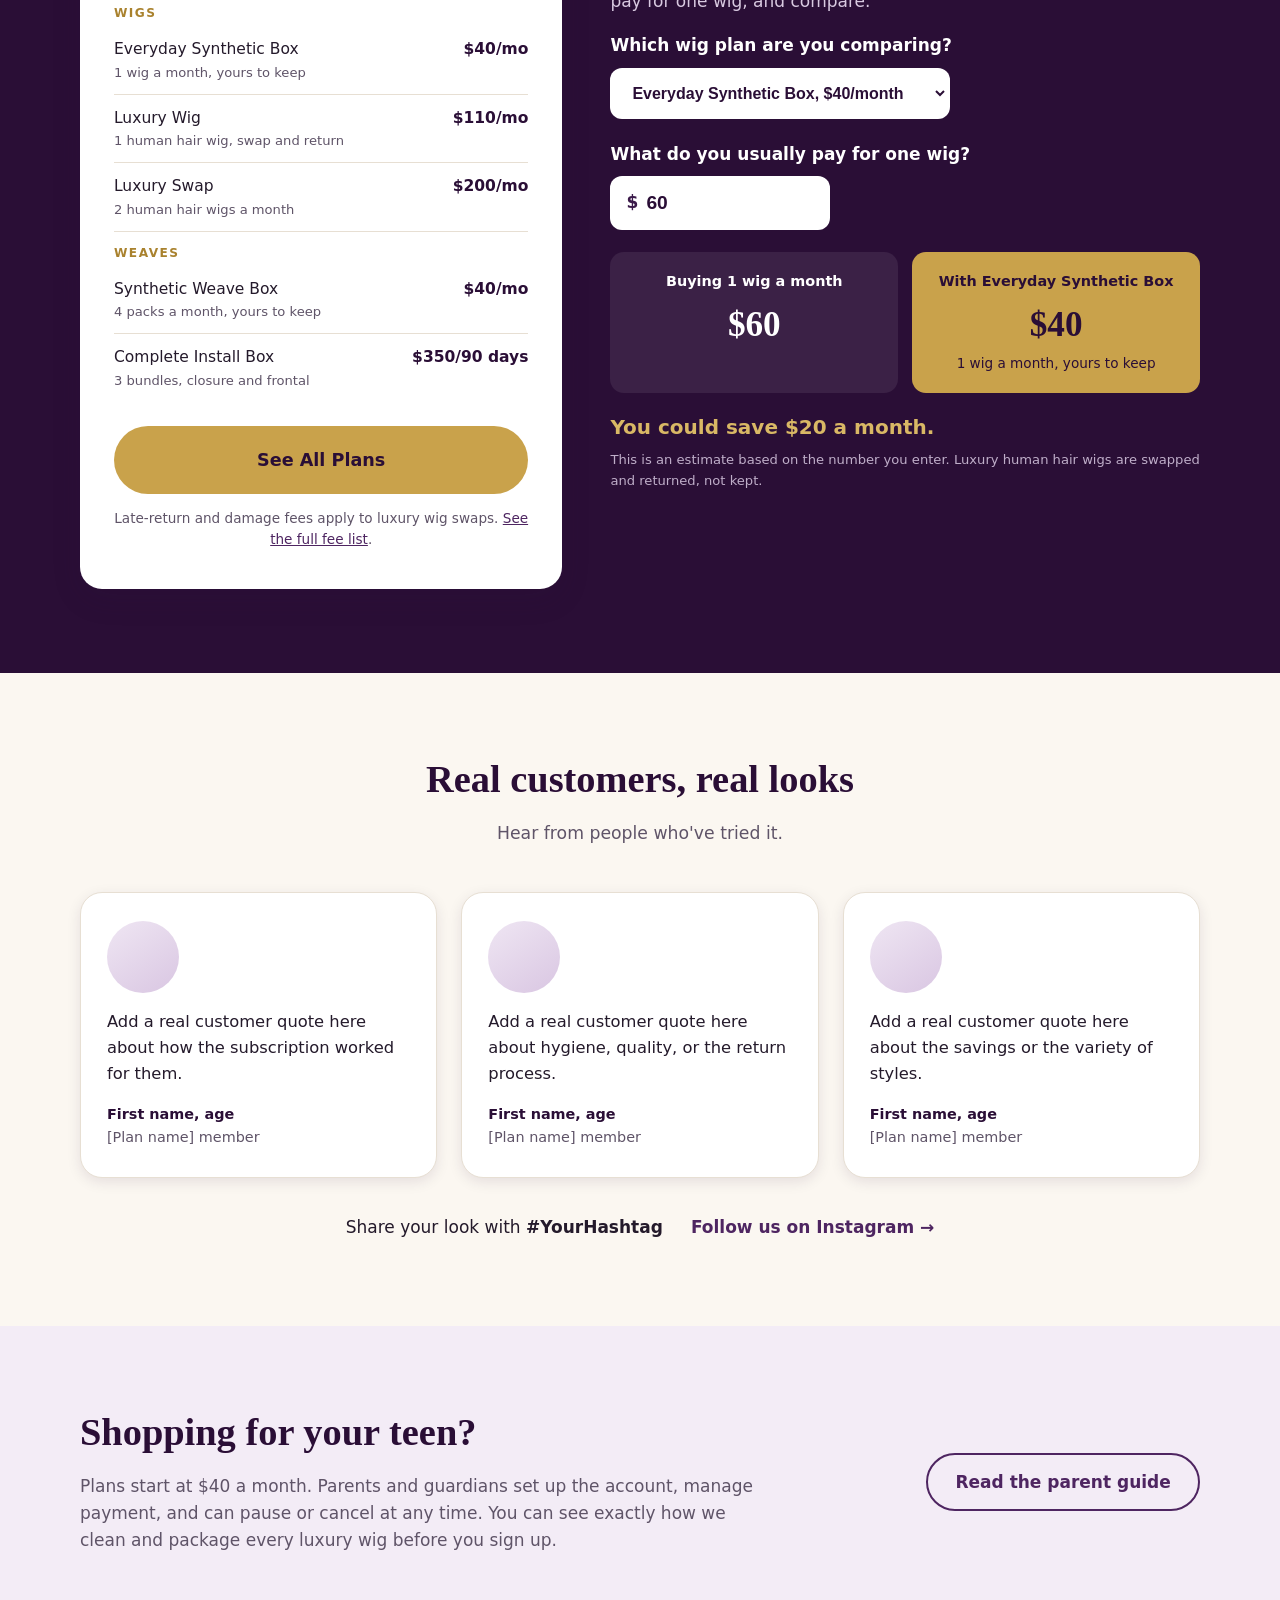
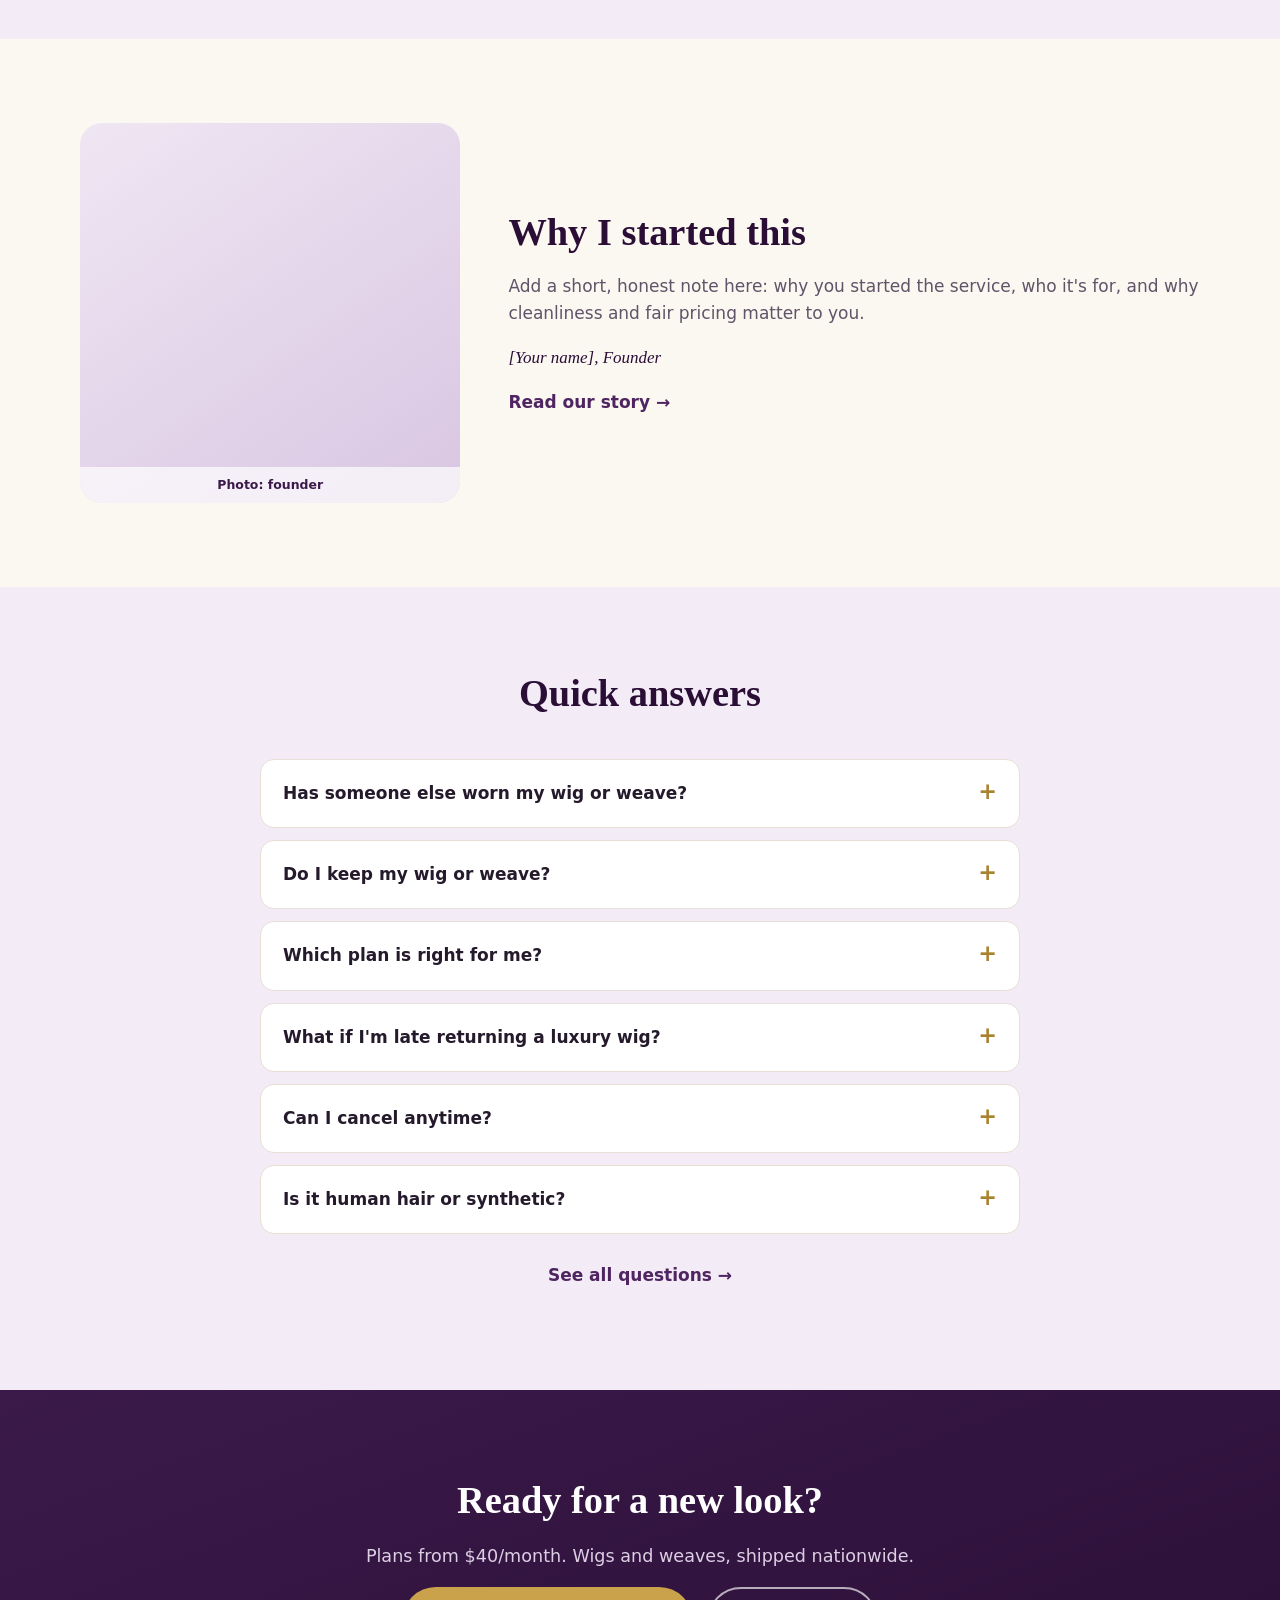
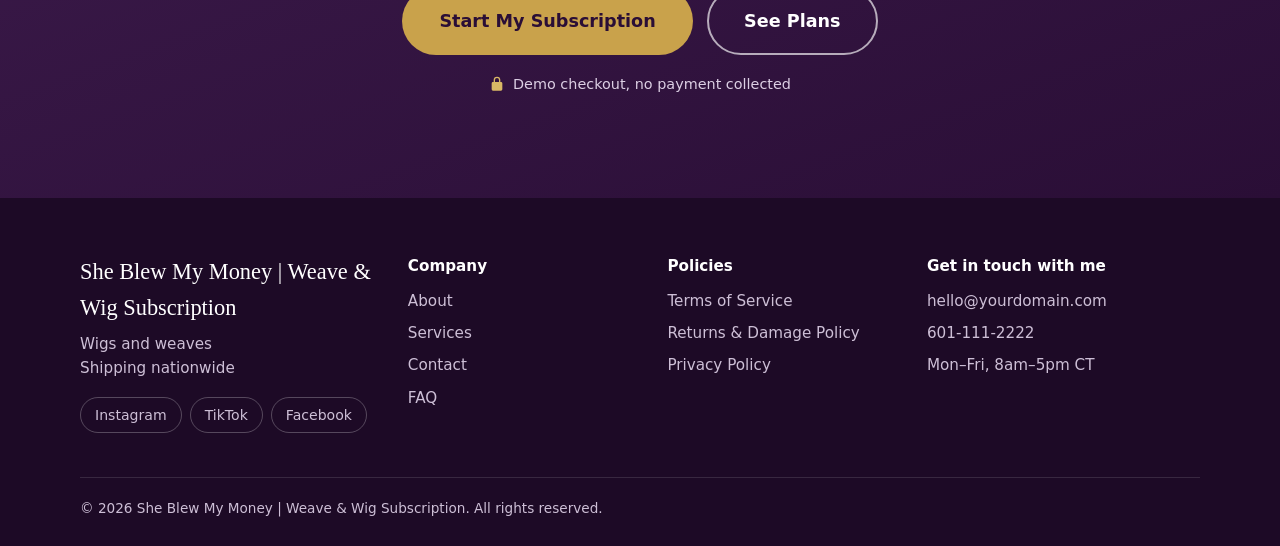
==== commit dee4f947: "Phase 1 completed. Implement demo checkout page and update subscription links to point to checkout.h" ====
--- a/index.html
+++ b/index.html
@@ -43,7 +43,7 @@
           <li><a href="about.html">Our Story</a></li>
           <li><a href="#faq">FAQ</a></li>
           <li class="nav-account-item"><a href="/account">Log In / My Account</a></li>
-          <li class="nav-cta-item"><a class="btn btn-gold btn-small" href="/start">Start Now</a></li>
+          <li class="nav-cta-item"><a class="btn btn-gold btn-small" href="checkout.html">Start Now</a></li>
         </ul>
       </nav>
     </div>
@@ -62,7 +62,7 @@
             Every wig arrives ready to wear.
           </p>
           <div class="hero-actions">
-            <a class="btn btn-gold btn-large" href="/start">Start My Subscription</a>
+            <a class="btn btn-gold btn-large" href="checkout.html">Start My Subscription</a>
             <a class="link-arrow" href="services.html#plans">See all plans <span aria-hidden="true">&rarr;</span></a>
           </div>
           <p class="hero-note">
@@ -357,12 +357,12 @@
         <h2>Ready for a new look?</h2>
         <p>Plans from $40/month. Wigs and weaves, shipped nationwide.</p>
         <div class="cta-actions">
-          <a class="btn btn-gold btn-large" href="/start">Start My Subscription</a>
+          <a class="btn btn-gold btn-large" href="checkout.html">Start My Subscription</a>
           <a class="btn btn-outline-light btn-large" href="services.html#plans">See Plans</a>
         </div>
         <p class="final-note">
           <svg class="icon" viewBox="0 0 24 24" aria-hidden="true"><path d="M12 1a5 5 0 00-5 5v3H6a2 2 0 00-2 2v9a2 2 0 002 2h12a2 2 0 002-2v-9a2 2 0 00-2-2h-1V6a5 5 0 00-5-5zm-3 8V6a3 3 0 116 0v3H9z"/></svg>
-          Secure checkout
+          Demo checkout, no payment collected
         </p>
       </div>
     </section>
@@ -413,7 +413,7 @@
   </footer>
 
   <!-- Mobile sticky CTA -->
-  <a class="mobile-cta" href="/start">Start My Subscription</a>
+  <a class="mobile-cta" href="checkout.html">Start My Subscription</a>
 
 </body>
 </html>
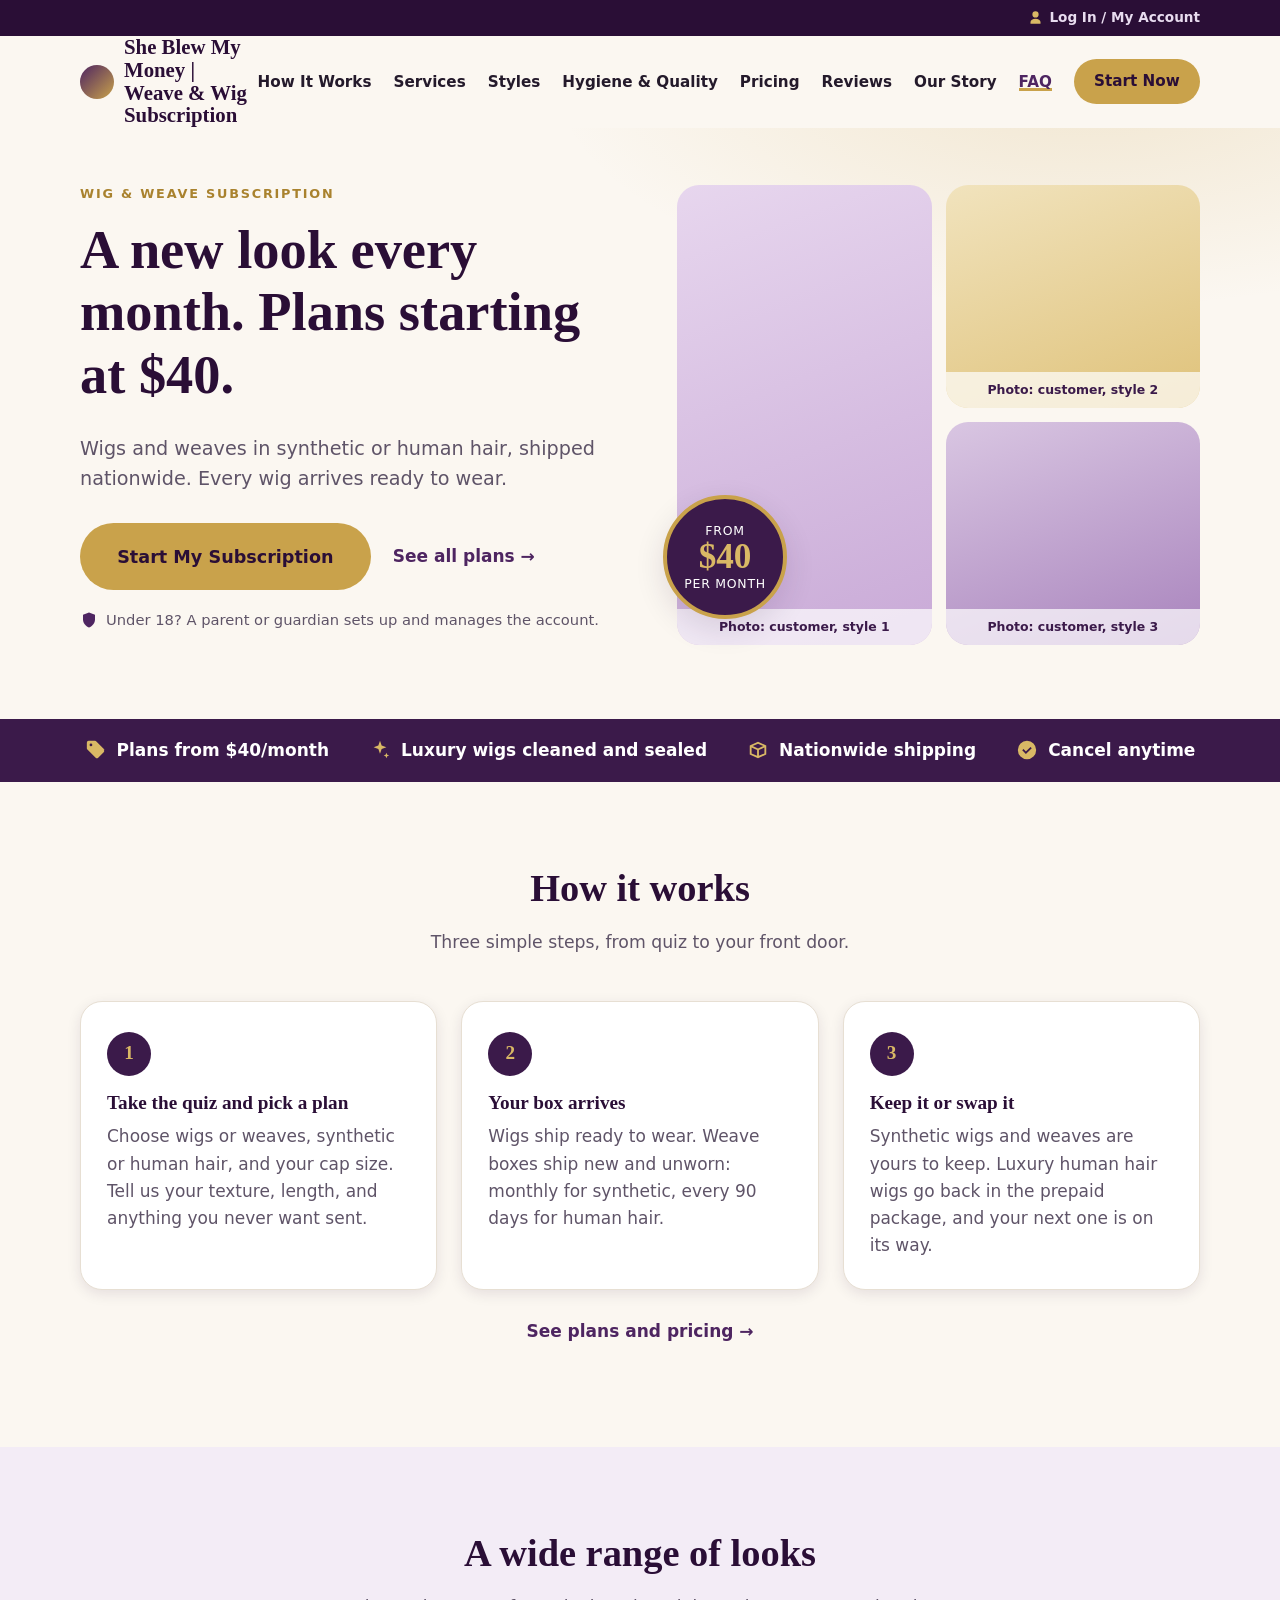
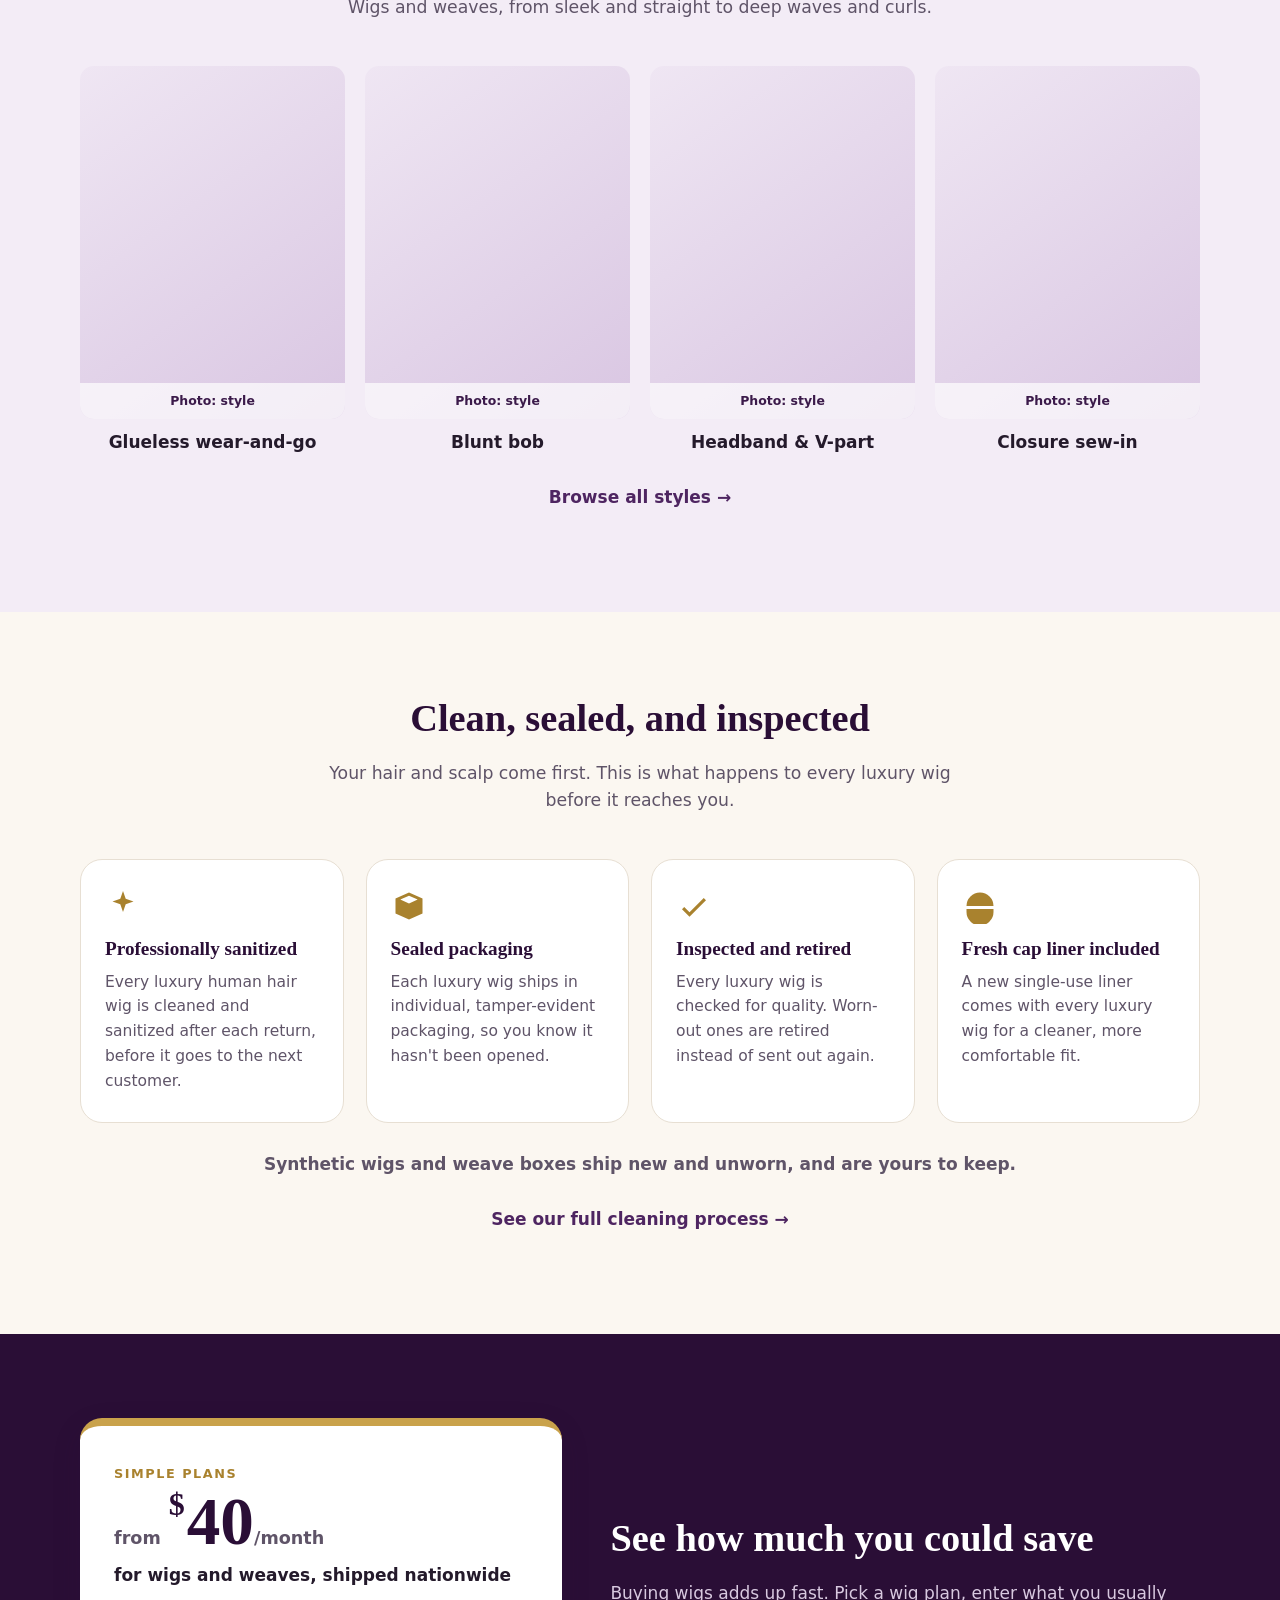
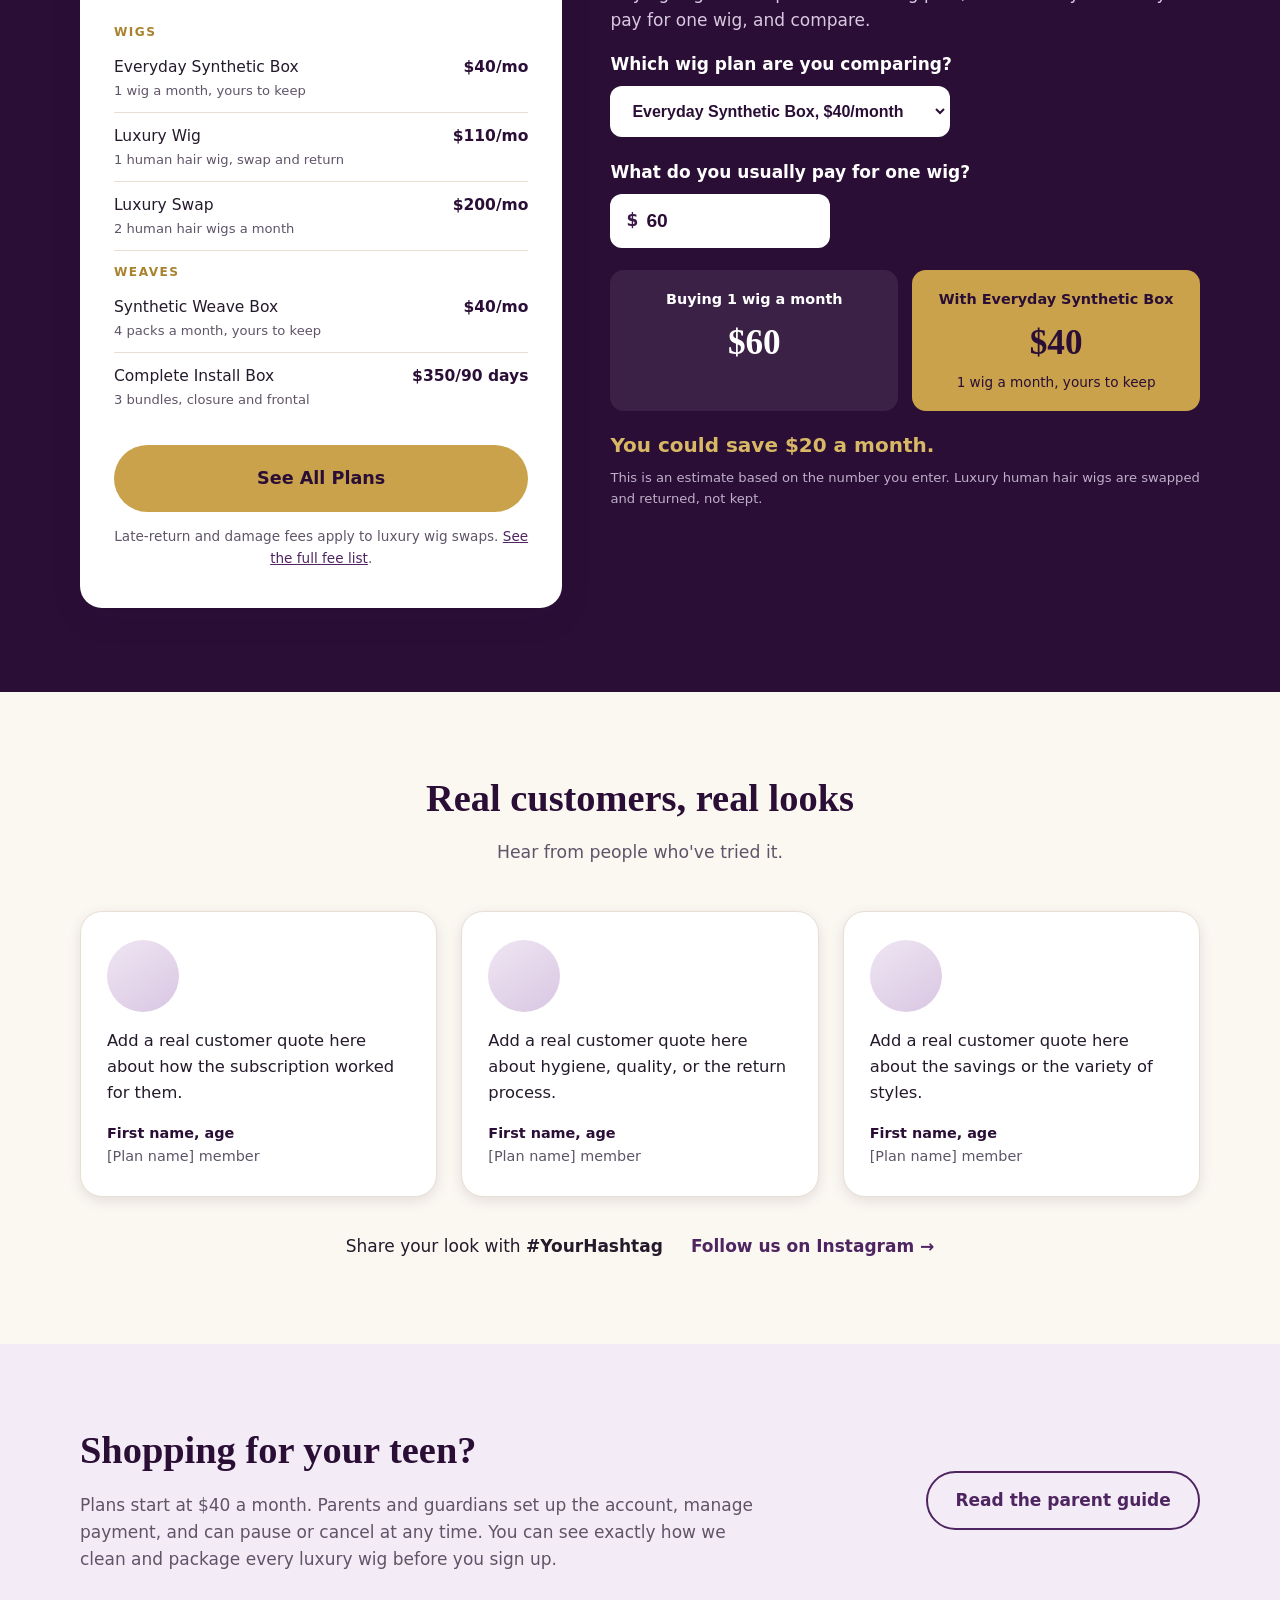
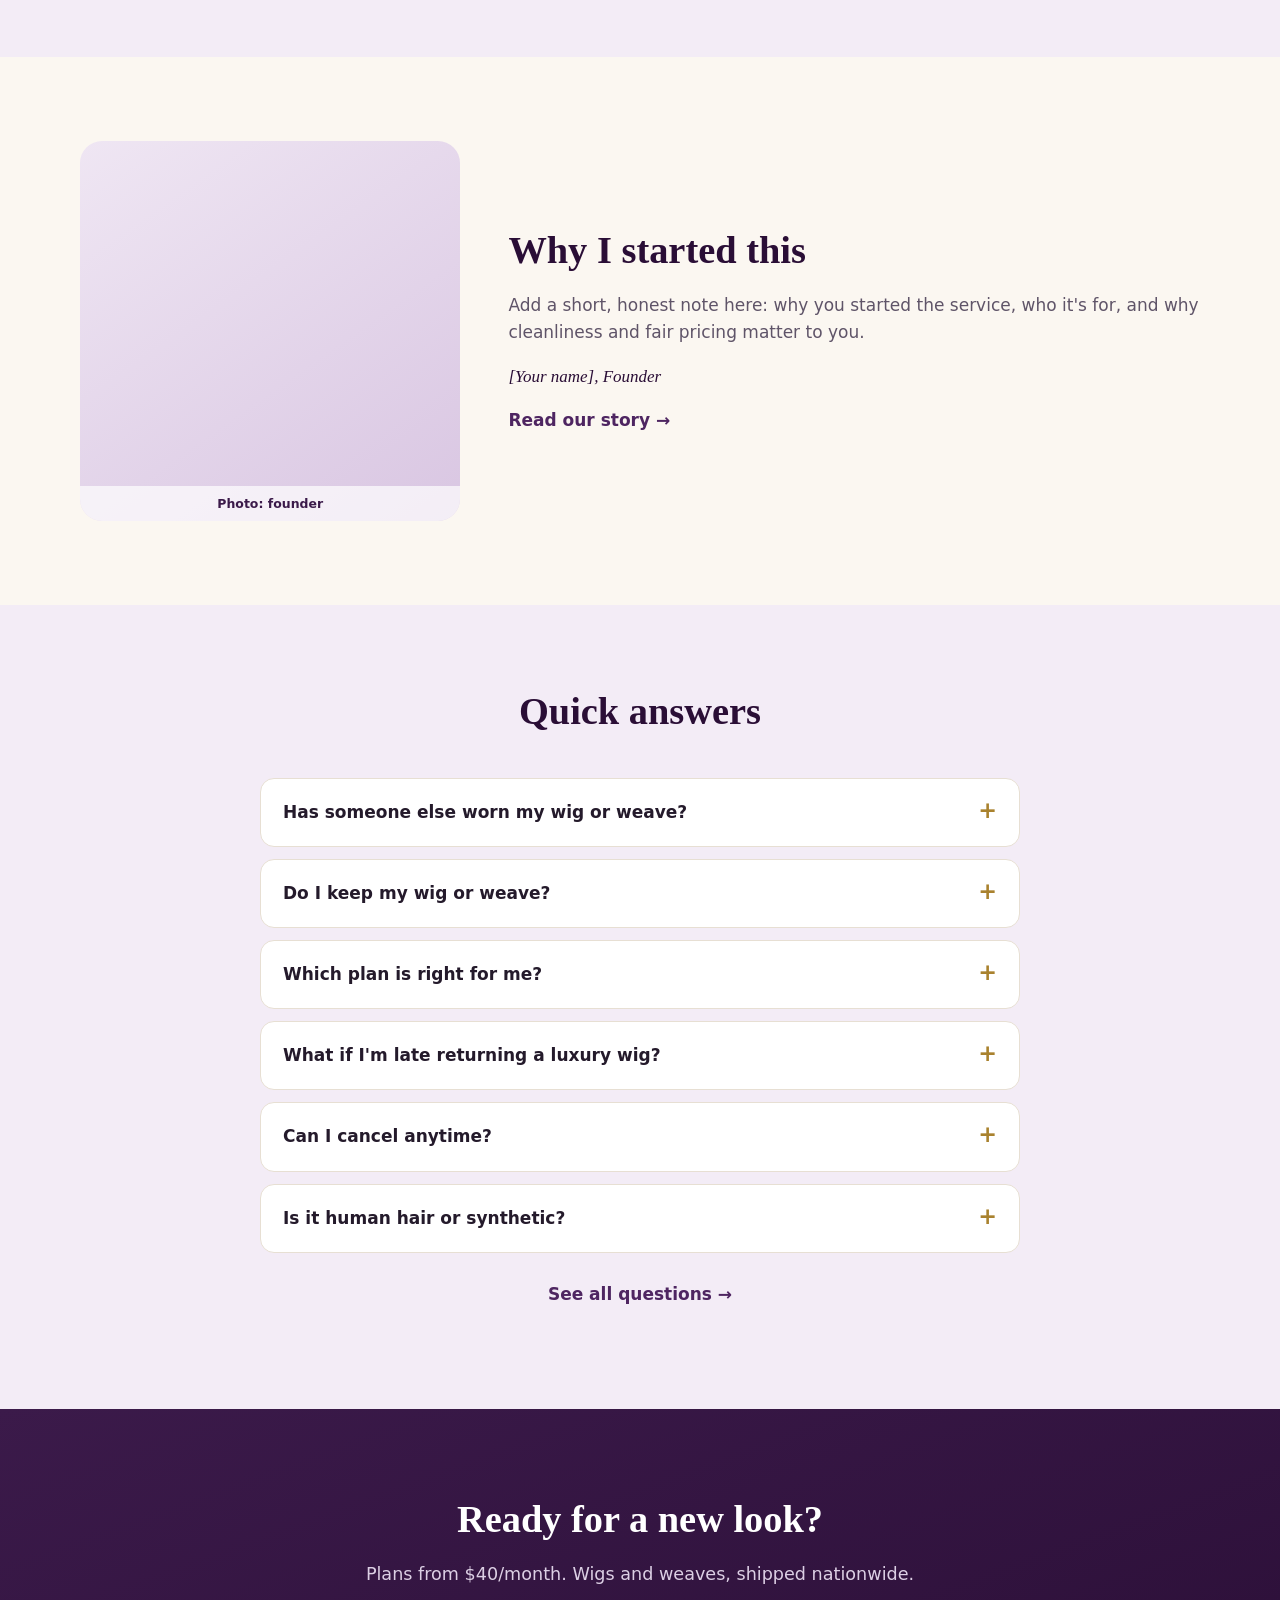
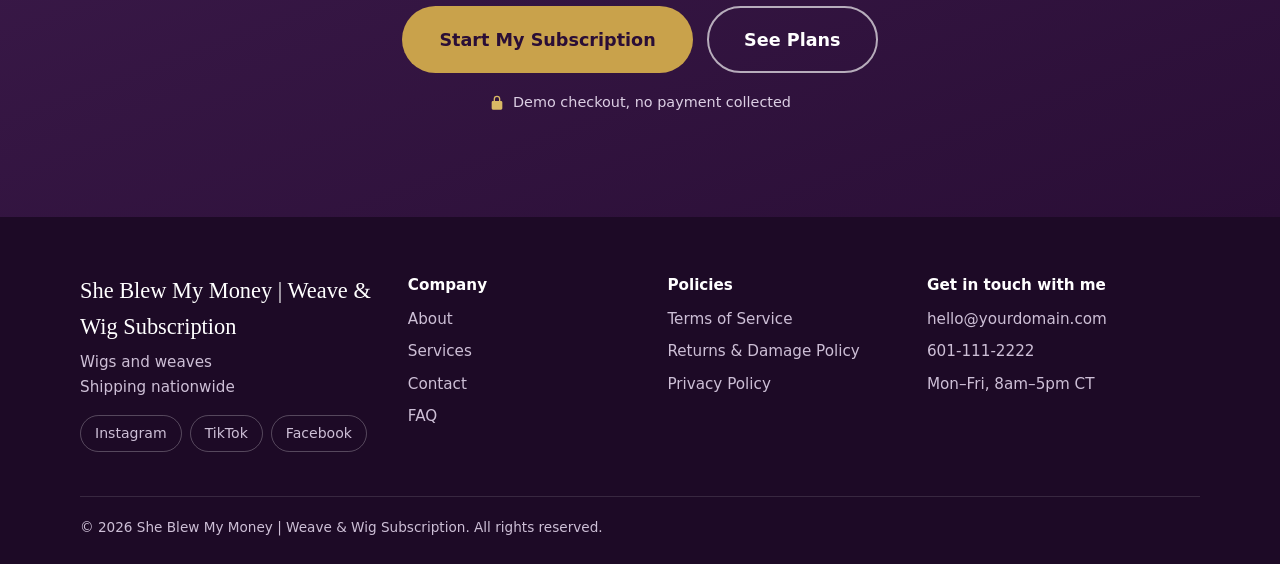
==== commit b9f0c6ef: "Update logo link and text in header for consistency" ====
--- a/index.html
+++ b/index.html
@@ -23,10 +23,10 @@
   <!-- HEADER / NAV -->
   <header class="site-header" id="top">
     <div class="container header-inner">
-      <a class="logo" href="/" aria-label="She Blew My Money | Weave &amp; Wig Subscription home">
+      <a class="logo" href="index.html" aria-label="She Blew My Money | Weave & Wig Subscription home">
         <span class="logo-mark" aria-hidden="true"></span>
-        <span class="logo-text">She Blew My Money<small>Weave &amp; Wig Subscription</small></span>
-      </a>
+        <span class="logo-text">She Blew My Money | Weave & Wig Subscription</span>
+      </a>      
 
       <button class="nav-toggle" aria-expanded="false" aria-controls="main-nav" aria-label="Open menu">
         <span></span><span></span><span></span>
